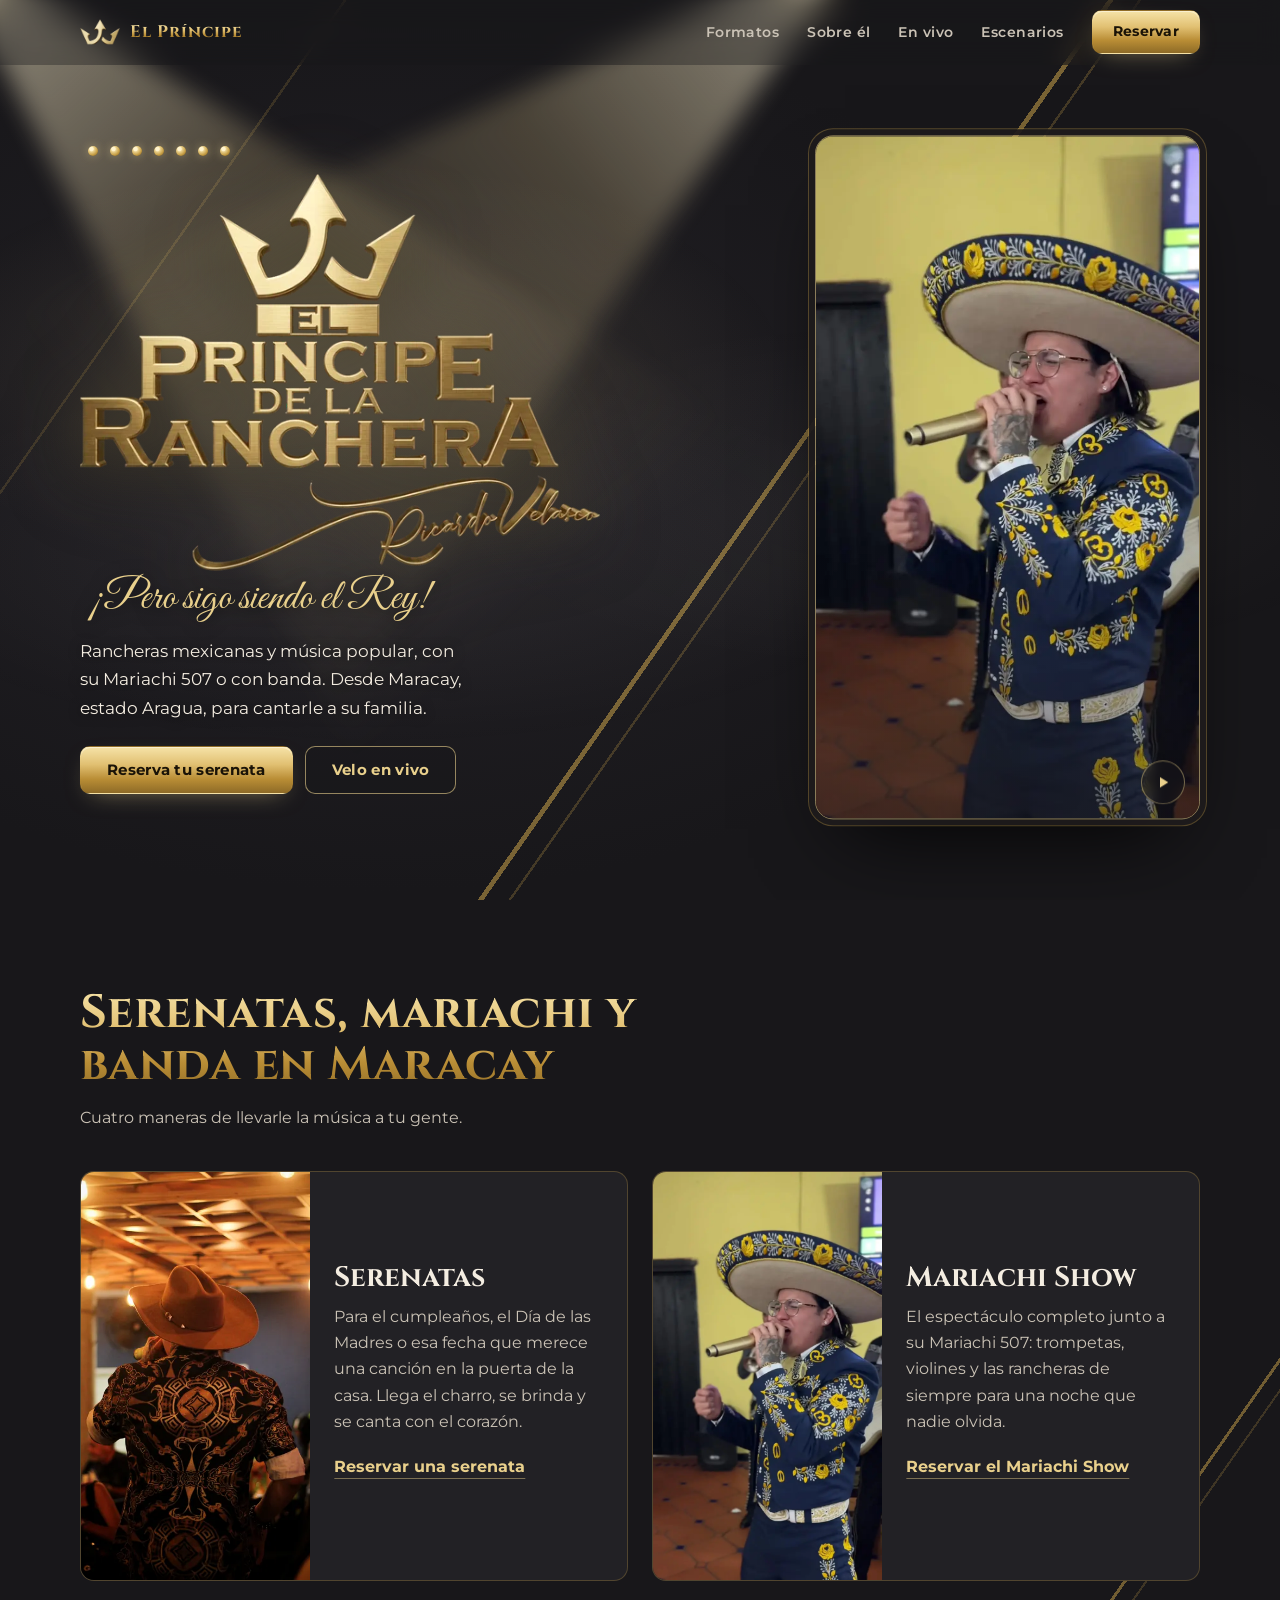
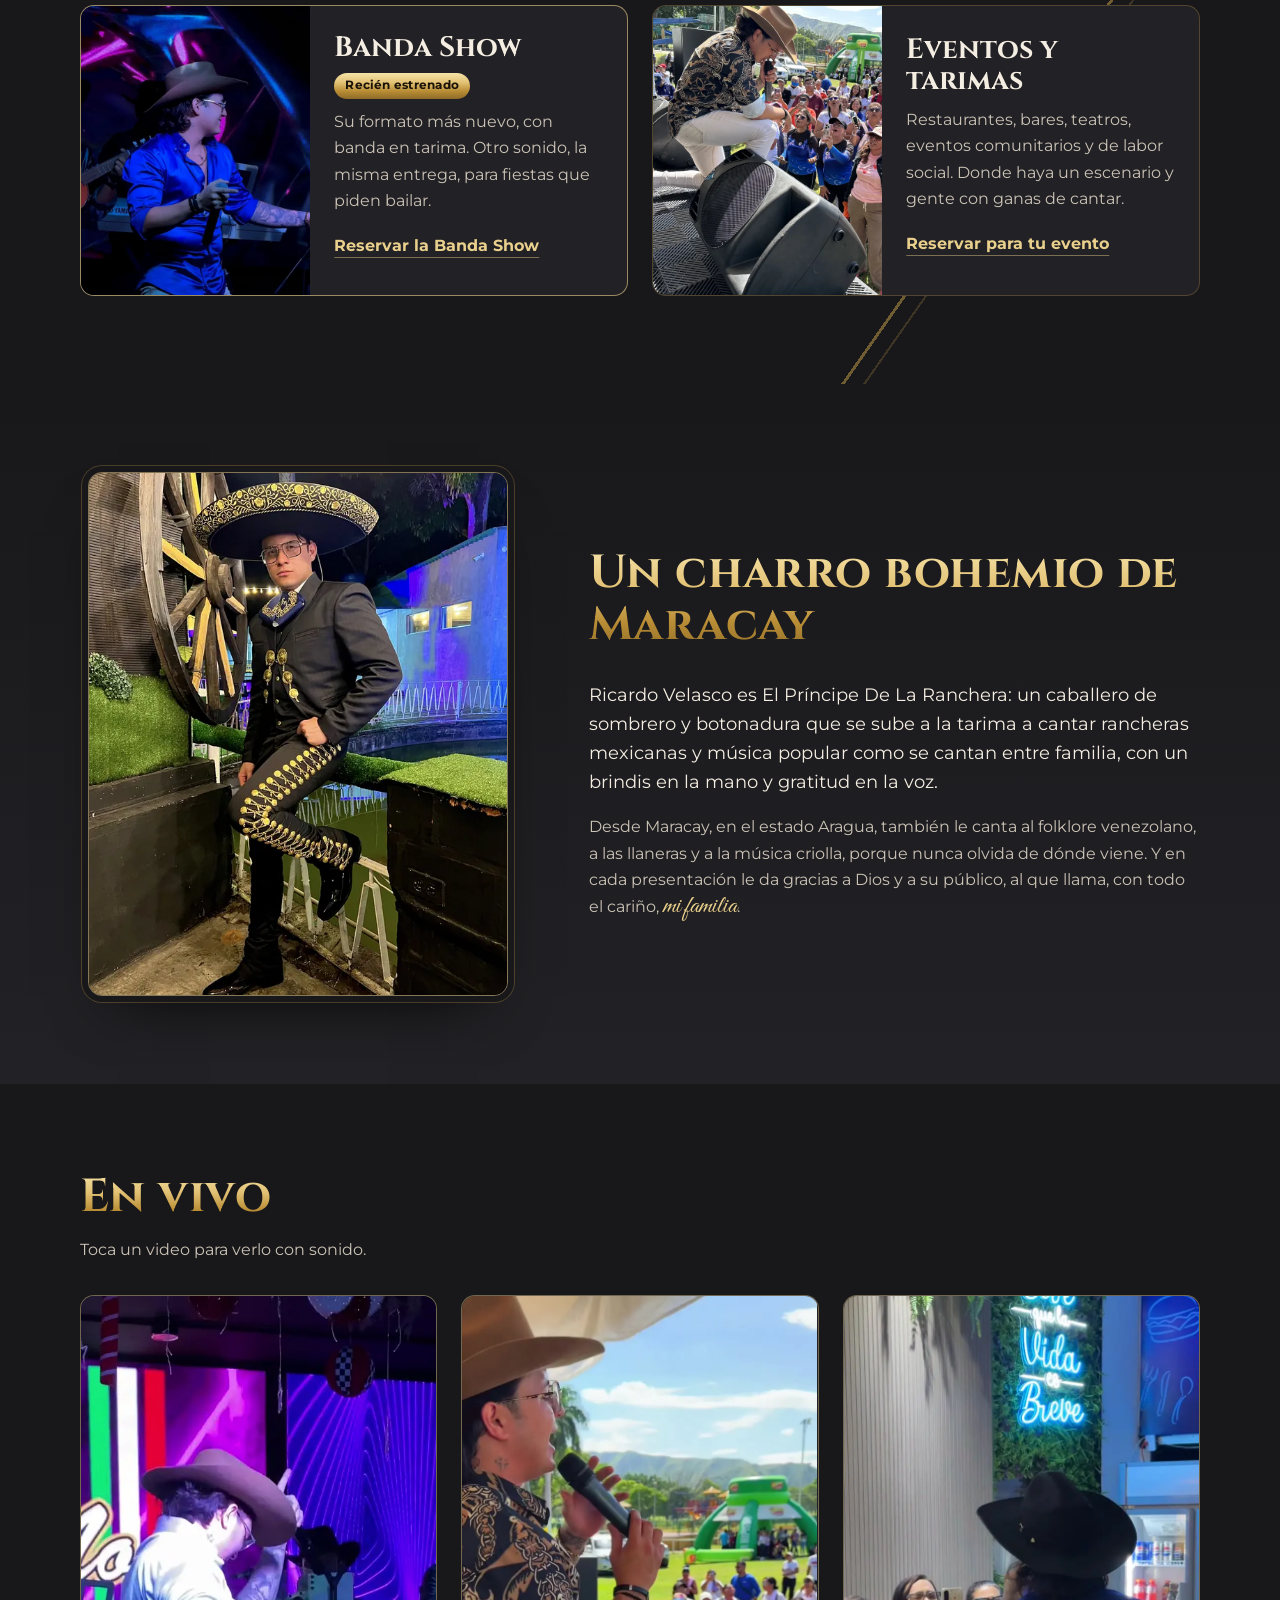
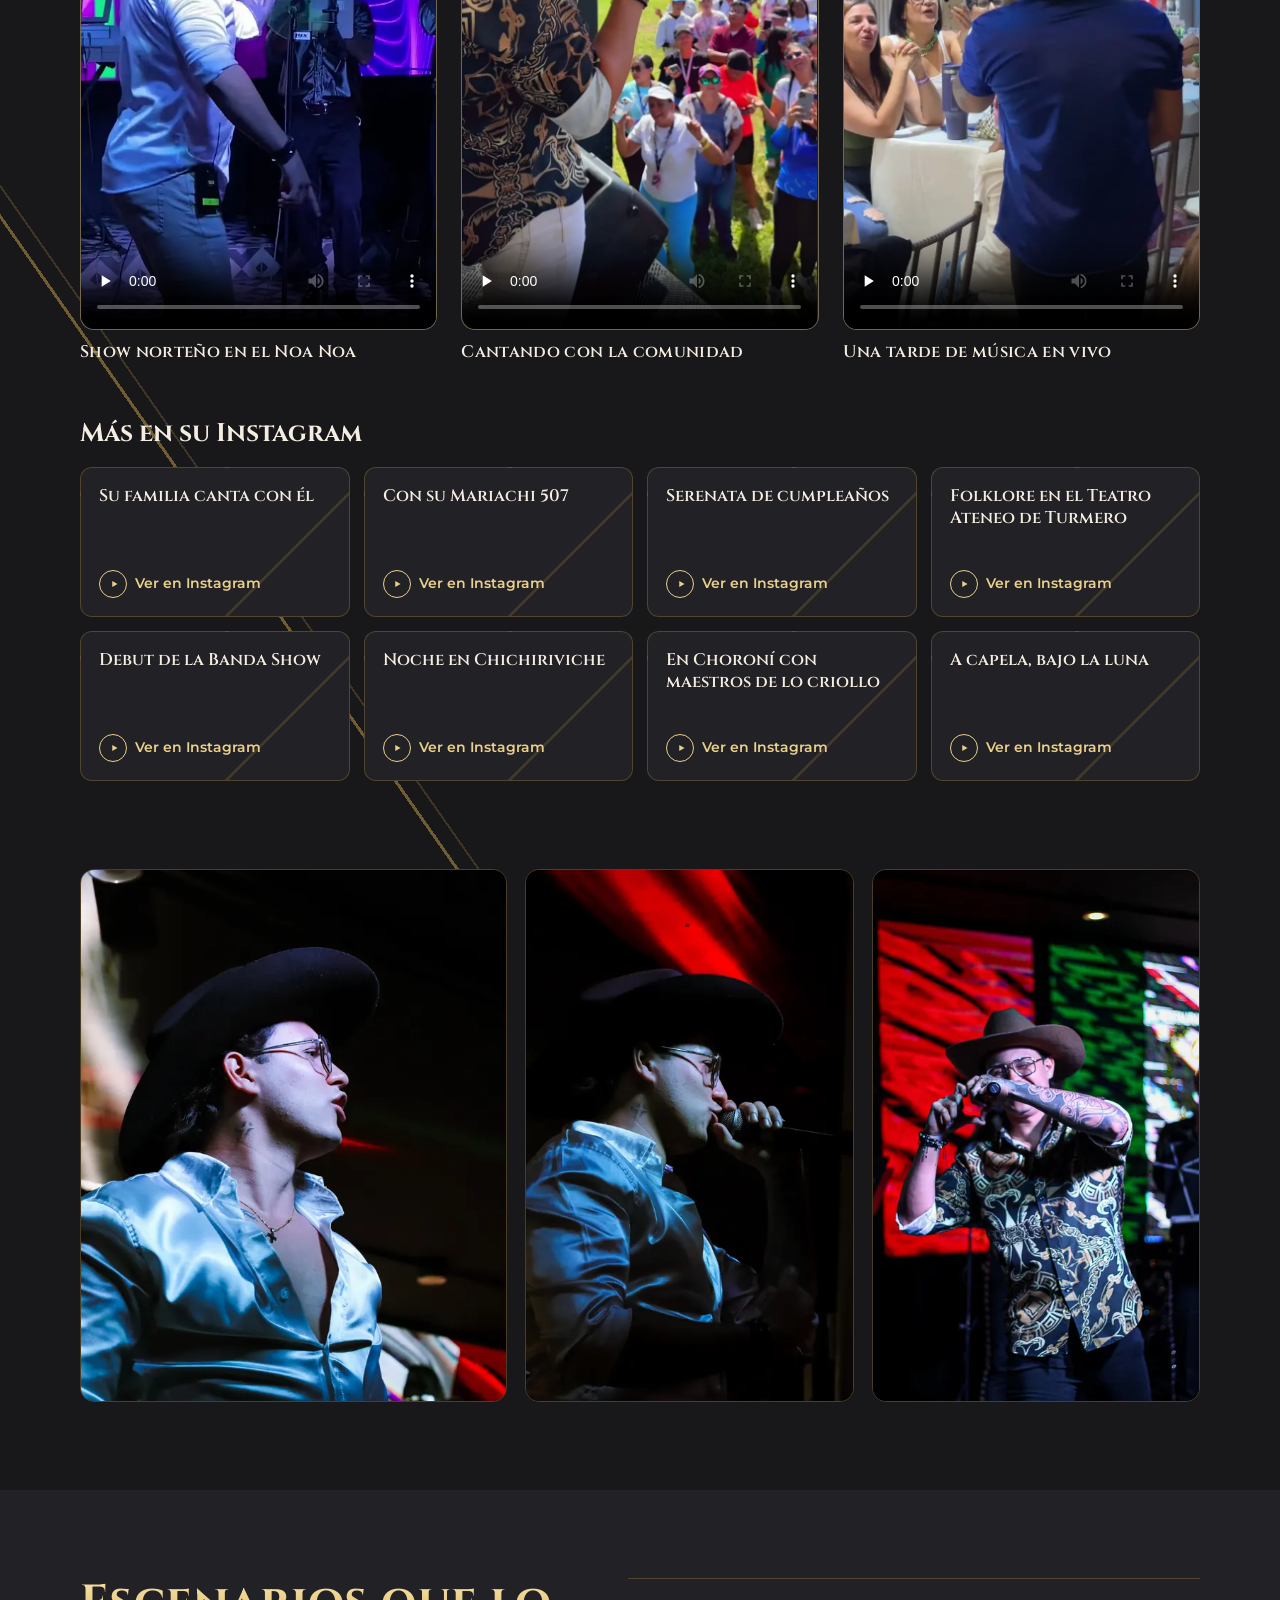
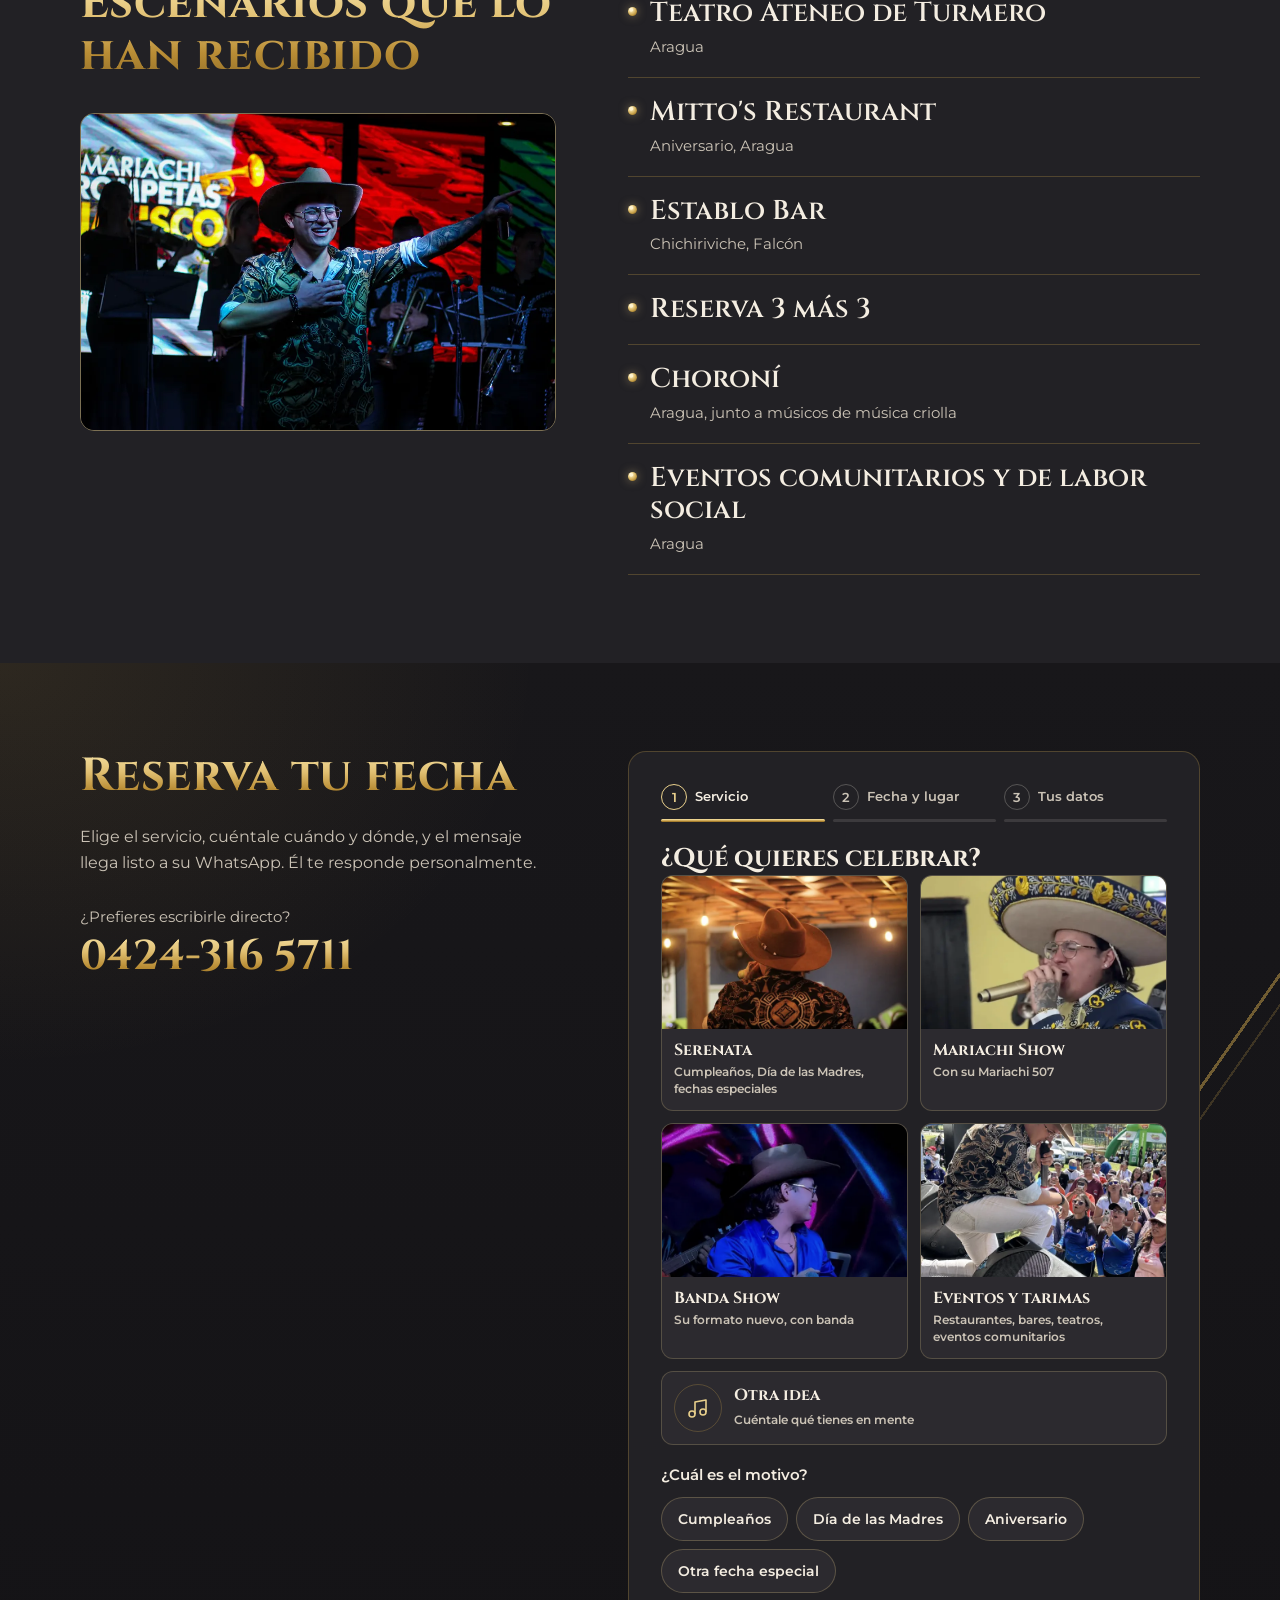
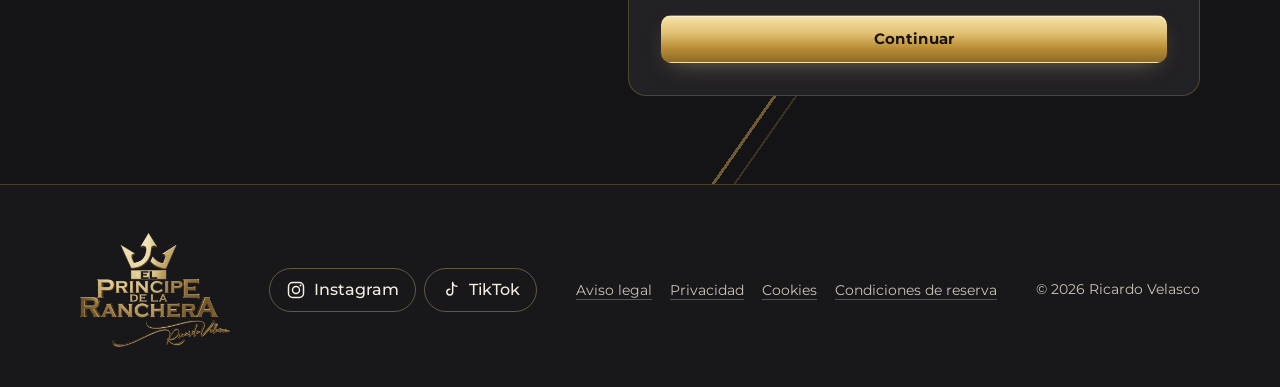
==== index.html @ 087373a7 "Usar el dominio elprincipedelaranchera.com en canonical, Open Graph, datos estructurados y sitemap C" ====
<!doctype html>
<html lang="es-VE">
<head>
  <meta charset="utf-8">
  <meta name="viewport" content="width=device-width, initial-scale=1">
  <title>Mariachi y serenatas en Maracay | El Príncipe De La Ranchera</title>
  <meta name="description" content="Ricardo Velasco, El Príncipe De La Ranchera, y su Mariachi 507: serenatas, Mariachi Show y Banda Show en Maracay, Aragua. Rancheras y música popular. Reserva por WhatsApp.">
  <meta name="robots" content="index, follow, max-image-preview:large">
  <meta name="theme-color" content="#18171A">
  <link rel="canonical" href="https://elprincipedelaranchera.com/">

  <!-- Vista previa al compartir (WhatsApp, Telegram, Facebook, X, iMessage…) -->
  <meta property="og:type" content="website">
  <meta property="og:site_name" content="El Príncipe De La Ranchera">
  <meta property="og:url" content="https://elprincipedelaranchera.com/">
  <meta property="og:locale" content="es_VE">
  <meta property="og:title" content="El Príncipe De La Ranchera · Mariachi y serenatas en Maracay">
  <meta property="og:description" content="Ricardo Velasco y su Mariachi 507. Serenatas, Mariachi Show y Banda Show. Reserva tu fecha por WhatsApp.">
  <meta property="og:image" content="https://elprincipedelaranchera.com/og-image.jpg">
  <meta property="og:image:secure_url" content="https://elprincipedelaranchera.com/og-image.jpg">
  <meta property="og:image:type" content="image/jpeg">
  <meta property="og:image:width" content="1200">
  <meta property="og:image:height" content="630">
  <meta property="og:image:alt" content="El Príncipe De La Ranchera, Ricardo Velasco y su Mariachi 507">
  <meta name="twitter:card" content="summary_large_image">
  <meta name="twitter:title" content="El Príncipe De La Ranchera · Mariachi y serenatas en Maracay">
  <meta name="twitter:description" content="Ricardo Velasco y su Mariachi 507. Serenatas, Mariachi Show y Banda Show. Reserva tu fecha por WhatsApp.">
  <meta name="twitter:image" content="https://elprincipedelaranchera.com/og-image.jpg">

  <!-- Datos para Google: quién es, qué ofrece y dónde -->
  <script type="application/ld+json">
{
  "@context": "https://schema.org",
  "@graph": [
    {
      "@type": "WebSite",
      "@id": "https://elprincipedelaranchera.com/#web",
      "url": "https://elprincipedelaranchera.com/",
      "name": "El Príncipe De La Ranchera",
      "inLanguage": "es-VE"
    },
    {
      "@type": [
        "MusicGroup",
        "EntertainmentBusiness"
      ],
      "@id": "https://elprincipedelaranchera.com/#artista",
      "name": "El Príncipe De La Ranchera",
      "alternateName": [
        "Ricardo Velasco y su Mariachi 507",
        "Ricardo Velasco"
      ],
      "description": "Cantante de música ranchera y popular con base en Maracay, estado Aragua. Serenatas, Mariachi Show con su Mariachi 507, Banda Show y presentaciones en eventos y tarimas.",
      "url": "https://elprincipedelaranchera.com/",
      "logo": "https://elprincipedelaranchera.com/assets/img/logo-1000.webp",
      "image": [
        "https://elprincipedelaranchera.com/og-image.jpg",
        "https://elprincipedelaranchera.com/assets/img/retrato-charro-1000.webp"
      ],
      "telephone": "+58-424-316-5711",
      "genre": [
        "Ranchera",
        "Mariachi",
        "Música popular",
        "Música llanera",
        "Música criolla venezolana"
      ],
      "member": {
        "@type": "Person",
        "name": "Ricardo Velasco"
      },
      "address": {
        "@type": "PostalAddress",
        "addressLocality": "Maracay",
        "addressRegion": "Aragua",
        "addressCountry": "VE"
      },
      "areaServed": [
        {
          "@type": "City",
          "name": "Maracay"
        },
        {
          "@type": "State",
          "name": "Aragua"
        },
        {
          "@type": "Country",
          "name": "Venezuela"
        }
      ],
      "sameAs": [
        "https://www.instagram.com/elprincipedelaranchera_/",
        "https://www.tiktok.com/@elprincipedelaranchera_"
      ],
      "hasOfferCatalog": {
        "@type": "OfferCatalog",
        "name": "Formatos de presentación",
        "itemListElement": [
          {
            "@type": "Offer",
            "itemOffered": {
              "@type": "Service",
              "name": "Serenatas",
              "description": "Serenatas para cumpleaños, Día de las Madres y fechas especiales."
            }
          },
          {
            "@type": "Offer",
            "itemOffered": {
              "@type": "Service",
              "name": "Mariachi Show",
              "description": "Espectáculo de rancheras con el Mariachi 507."
            }
          },
          {
            "@type": "Offer",
            "itemOffered": {
              "@type": "Service",
              "name": "Banda Show",
              "description": "Presentación con banda en tarima."
            }
          },
          {
            "@type": "Offer",
            "itemOffered": {
              "@type": "Service",
              "name": "Eventos y tarimas",
              "description": "Restaurantes, bares, teatros, eventos comunitarios y de labor social."
            }
          }
        ]
      }
    }
  ]
}
  </script>

  <link rel="icon" type="image/png" sizes="96x96" href="assets/img/corona-96.png">
  <link rel="apple-touch-icon" href="assets/img/corona-192.png">

  <link rel="preload" href="assets/fonts/cinzel-latin.woff2" as="font" type="font/woff2" crossorigin>
  <link rel="preload" href="assets/fonts/montserrat-latin.woff2" as="font" type="font/woff2" crossorigin>
  <link rel="stylesheet" href="assets/fonts/fonts.css">
  <link rel="preload" as="image" href="assets/img/logo-560.webp" imagesrcset="assets/img/logo-560.webp 560w, assets/img/logo-1000.webp 1000w" imagesizes="(min-width: 960px) 520px, 76vw">
  <link rel="stylesheet" href="styles.css">
  <script>
    // Marca que hay JS antes de pintar, para que la tarima arranque a oscuras.
    // Si script.js no carga, se encienden las luces a los 3 s igual.
    document.documentElement.classList.add("js");
    setTimeout(function () { var h = document.querySelector(".hero"); if (h) h.classList.add("lights-on"); }, 3000);
  </script>
</head>
<body>
  <a class="skip" href="#contenido">Saltar al contenido</a>

  <header class="site-header" id="top">
    <div class="wrap header-inner">
      <a class="brand" href="#top" aria-label="El Príncipe De La Ranchera, ir al inicio">
        <img class="brand-mark" src="assets/img/corona-96.png" alt="" width="40" height="40">
        <span class="brand-name">El Príncipe</span>
      </a>
      <button class="nav-toggle" aria-expanded="false" aria-controls="menu">
        <span class="sr-only">Abrir menú</span>
        <span class="bars" aria-hidden="true"></span>
      </button>
      <nav class="nav" id="menu" aria-label="Secciones">
        <a href="#formatos">Formatos</a>
        <a href="#sobre">Sobre él</a>
        <a href="#en-vivo">En vivo</a>
        <a href="#escenarios">Escenarios</a>
        <a class="btn btn-gold btn-sm" href="#reserva">Reservar</a>
      </nav>
    </div>
  </header>

  <main id="contenido">
    <!-- HERO: video del Mariachi 507 de fondo, reflectores sobre el logo -->
    <section class="hero" aria-labelledby="hero-title">
      <div class="hero-media">
        <video class="hero-video" muted loop playsinline preload="metadata"
               poster="assets/video/hero-mariachi-poster.webp" aria-hidden="true">
          <source src="assets/video/hero-mariachi.mp4" type="video/mp4">
        </video>
        <button class="video-toggle" type="button" aria-pressed="false">
          <svg class="i-pause" viewBox="0 0 24 24" aria-hidden="true"><path d="M8 5v14M16 5v14" stroke="currentColor" stroke-width="2.4" stroke-linecap="round"/></svg>
          <svg class="i-play" viewBox="0 0 24 24" aria-hidden="true"><path d="M8 5l11 7-11 7z" fill="currentColor"/></svg>
          <span class="sr-only">Pausar el video de fondo</span>
        </button>
      </div>

      <div class="stage-lights" aria-hidden="true">
        <span class="haze"></span>
        <span class="light-pool"></span>
        <span class="beam beam-l"></span>
        <span class="beam beam-r"></span>
      </div>

      <div class="wrap hero-inner">
        <div class="hero-copy">
          <ol class="botonadura" aria-hidden="true">
            <li></li><li></li><li></li><li></li><li></li><li></li><li></li>
          </ol>
          <h1 id="hero-title" class="hero-title">
            <img class="hero-logo" src="assets/img/logo-560.webp"
                 srcset="assets/img/logo-560.webp 560w, assets/img/logo-1000.webp 1000w"
                 sizes="(min-width: 960px) 520px, 76vw" width="1000" height="765"
                 alt="El Príncipe De La Ranchera, Ricardo Velasco">
          </h1>
          <p class="hero-tagline">¡Pero sigo siendo el Rey!</p>
          <p class="hero-lead">Rancheras mexicanas y música popular, con su Mariachi 507 o con banda. Desde Maracay, estado Aragua, para cantarle a su familia.</p>
          <div class="hero-ctas">
            <a class="btn btn-gold" href="https://wa.me/584243165711?text=Hola%20Ricardo%2C%20quiero%20reservar%20una%20serenata." target="_blank" rel="noopener">Reserva tu serenata</a>
            <a class="btn btn-ghost" href="#en-vivo">Velo en vivo</a>
          </div>
        </div>
      </div>
    </section>

    <!-- FORMATOS -->
    <section class="formatos" id="formatos" aria-labelledby="formatos-title">
      <div class="wrap">
        <h2 id="formatos-title" class="section-title">Serenatas, mariachi y banda en Maracay</h2>
        <p class="section-sub section-sub-after">Cuatro maneras de llevarle la música a tu gente.</p>
        <ul class="formato-list">
          <li class="formato">
            <img class="formato-img" src="assets/img/serenata-calida-600.webp" srcset="assets/img/serenata-calida-600.webp 600w, assets/img/serenata-calida-1000.webp 1000w" sizes="(min-width: 860px) 540px, 100vw" width="600" height="750" loading="lazy" alt="Ricardo de espaldas, con sombrero, cantando bajo luces cálidas">
            <div class="formato-body">
              <h3>Serenatas</h3>
              <p>Para el cumpleaños, el Día de las Madres o esa fecha que merece una canción en la puerta de la casa. Llega el charro, se brinda y se canta con el corazón.</p>
              <a class="formato-link" href="#reserva" data-tipo="Serenata">Reservar una serenata</a>
            </div>
          </li>
          <li class="formato">
            <img class="formato-img" src="assets/video/hero-mariachi-poster.webp" width="720" height="1280" loading="lazy" alt="Ricardo Velasco con traje de charro azul y dorado, cantando con su Mariachi 507 en Maracay">
            <div class="formato-body">
              <h3>Mariachi Show</h3>
              <p>El espectáculo completo junto a su Mariachi 507: trompetas, violines y las rancheras de siempre para una noche que nadie olvida.</p>
              <a class="formato-link" href="#reserva" data-tipo="Mariachi Show">Reservar el Mariachi Show</a>
            </div>
          </li>
          <li class="formato formato-new">
            <img class="formato-img" src="assets/img/escenario-azul-600.webp" srcset="assets/img/escenario-azul-600.webp 600w, assets/img/escenario-azul-900.webp 900w" sizes="(min-width: 860px) 540px, 100vw" width="600" height="750" loading="lazy" alt="Ricardo en tarima con camisa azul y su banda detrás">
            <div class="formato-body">
              <h3>Banda Show <span class="badge">Recién estrenado</span></h3>
              <p>Su formato más nuevo, con banda en tarima. Otro sonido, la misma entrega, para fiestas que piden bailar.</p>
              <a class="formato-link" href="#reserva" data-tipo="Banda Show">Reservar la Banda Show</a>
            </div>
          </li>
          <li class="formato">
            <img class="formato-img" src="assets/img/evento-comunitario-600.webp" srcset="assets/img/evento-comunitario-600.webp 600w, assets/img/evento-comunitario-1000.webp 1000w" sizes="(min-width: 860px) 540px, 100vw" width="600" height="750" loading="lazy" alt="Ricardo cantando en una tarima al aire libre frente a un público numeroso">
            <div class="formato-body">
              <h3>Eventos y tarimas</h3>
              <p>Restaurantes, bares, teatros, eventos comunitarios y de labor social. Donde haya un escenario y gente con ganas de cantar.</p>
              <a class="formato-link" href="#reserva" data-tipo="Evento o tarima">Reservar para tu evento</a>
            </div>
          </li>
        </ul>
      </div>
    </section>

    <!-- SOBRE ÉL -->
    <section class="sobre" id="sobre" aria-labelledby="sobre-title">
      <div class="wrap sobre-grid">
        <figure class="sobre-photo">
          <img src="assets/img/retrato-charro-600.webp" srcset="assets/img/retrato-charro-600.webp 600w, assets/img/retrato-charro-1000.webp 1000w" sizes="(min-width: 860px) 420px, 90vw" width="600" height="750" loading="lazy" alt="Ricardo Velasco en traje de charro negro con botonadura dorada y sombrero">
        </figure>
        <div class="sobre-text">
          <h2 id="sobre-title" class="section-title">Un charro bohemio de Maracay</h2>
          <p>Ricardo Velasco es El Príncipe De La Ranchera: un caballero de sombrero y botonadura que se sube a la tarima a cantar rancheras mexicanas y música popular como se cantan entre familia, con un brindis en la mano y gratitud en la voz.</p>
          <p>Desde Maracay, en el estado Aragua, también le canta al folklore venezolano, a las llaneras y a la música criolla, porque nunca olvida de dónde viene. Y en cada presentación le da gracias a Dios y a su público, al que llama, con todo el cariño, <q>mi familia</q>.</p>
        </div>
      </div>
    </section>

    <!-- EN VIVO: videos propios + reels de Instagram -->
    <section class="envivo" id="en-vivo" aria-labelledby="envivo-title">
      <div class="wrap">
        <div class="section-head">
          <h2 id="envivo-title" class="section-title">En vivo</h2>
          <p class="section-sub">Toca un video para verlo con sonido.</p>
        </div>
        <ul class="clips">
          <li>
            <figure class="clip">
              <video src="assets/video/show-norteno.mp4" poster="assets/video/show-norteno-poster.webp" preload="none" playsinline controls width="720" height="1280"></video>
              <figcaption>Show norteño en el Noa Noa</figcaption>
            </figure>
          </li>
          <li>
            <figure class="clip">
              <video src="assets/video/evento-comunitario.mp4" poster="assets/video/evento-comunitario-poster.webp" preload="none" playsinline controls width="720" height="1280"></video>
              <figcaption>Cantando con la comunidad</figcaption>
            </figure>
          </li>
          <li>
            <figure class="clip">
              <video src="assets/video/restaurante-en-vivo.mp4" poster="assets/video/restaurante-en-vivo-poster.webp" preload="none" playsinline controls width="720" height="1280"></video>
              <figcaption>Una tarde de música en vivo</figcaption>
            </figure>
          </li>
        </ul>

        <div class="reels-head">
          <h3 class="reels-title">Más en su Instagram</h3>
          <div class="reels-nav">
            <button class="reels-btn" type="button" data-dir="-1" aria-label="Reel anterior" aria-controls="reels"><svg viewBox="0 0 24 24" aria-hidden="true"><path d="M15 6l-6 6 6 6" fill="none" stroke="currentColor" stroke-width="2" stroke-linecap="round"/></svg></button>
            <p class="reels-count" aria-live="polite"><span id="reel-now">1</span> de <span id="reel-total">8</span></p>
            <button class="reels-btn" type="button" data-dir="1" aria-label="Reel siguiente" aria-controls="reels"><svg viewBox="0 0 24 24" aria-hidden="true"><path d="M9 6l6 6-6 6" fill="none" stroke="currentColor" stroke-width="2" stroke-linecap="round"/></svg></button>
          </div>
        </div>
        <ul class="reels" id="reels">
          <li><a class="reel" href="https://www.instagram.com/elprincipedelaranchera_/reel/DeSty9dR6is/" target="_blank" rel="noopener"><span class="reel-title">Su familia canta con él</span><span class="reel-cta">Ver en Instagram</span></a></li>
          <li><a class="reel" href="https://www.instagram.com/elprincipedelaranchera_/reel/DeN7bMXRLkm/" target="_blank" rel="noopener"><span class="reel-title">Con su Mariachi 507</span><span class="reel-cta">Ver en Instagram</span></a></li>
          <li><a class="reel" href="https://www.instagram.com/elprincipedelaranchera_/reel/DdZfbXgBiT1/" target="_blank" rel="noopener"><span class="reel-title">Serenata de cumpleaños</span><span class="reel-cta">Ver en Instagram</span></a></li>
          <li><a class="reel" href="https://www.instagram.com/elprincipedelaranchera_/reel/Dd2QYn9RTQc/" target="_blank" rel="noopener"><span class="reel-title">Folklore en el Teatro Ateneo de Turmero</span><span class="reel-cta">Ver en Instagram</span></a></li>
          <li><a class="reel" href="https://www.instagram.com/elprincipedelaranchera_/reel/DUMPn7eEpHI/" target="_blank" rel="noopener"><span class="reel-title">Debut de la Banda Show</span><span class="reel-cta">Ver en Instagram</span></a></li>
          <li><a class="reel" href="https://www.instagram.com/elprincipedelaranchera_/reel/DdQNJisRlyj/" target="_blank" rel="noopener"><span class="reel-title">Noche en Chichiriviche</span><span class="reel-cta">Ver en Instagram</span></a></li>
          <li><a class="reel" href="https://www.instagram.com/elprincipedelaranchera_/reel/DcP-PsKB745/" target="_blank" rel="noopener"><span class="reel-title">En Choroní con maestros de lo criollo</span><span class="reel-cta">Ver en Instagram</span></a></li>
          <li><a class="reel" href="https://www.instagram.com/elprincipedelaranchera_/reel/DdmQfetx5vu/" target="_blank" rel="noopener"><span class="reel-title">A capela, bajo la luna</span><span class="reel-cta">Ver en Instagram</span></a></li>
        </ul>
      </div>
    </section>

    <!-- GALERÍA -->
    <section class="galeria" aria-label="Galería de fotos en tarima">
      <div class="wrap">
        <ul class="galeria-grid">
          <li class="g-tall"><img src="assets/img/escenario-perfil-600.webp" srcset="assets/img/escenario-perfil-600.webp 600w, assets/img/escenario-perfil-1000.webp 1000w" sizes="(min-width: 860px) 40vw, 100vw" width="600" height="750" loading="lazy" alt="Ricardo de perfil con sombrero negro y camisa satinada, bajo luces rojas"></li>
          <li><img src="assets/img/escenario-rojo-600.webp" srcset="assets/img/escenario-rojo-600.webp 600w, assets/img/escenario-rojo-1000.webp 1000w" sizes="(min-width: 860px) 30vw, 50vw" width="600" height="750" loading="lazy" alt="Ricardo cantando con el micrófono en tarima"></li>
          <li><img src="assets/img/escenario-tricolor-600.webp" srcset="assets/img/escenario-tricolor-600.webp 600w, assets/img/escenario-tricolor-1000.webp 1000w" sizes="(min-width: 860px) 30vw, 50vw" width="600" height="750" loading="lazy" alt="Ricardo en tarima frente a una pantalla con los colores de México"></li>
        </ul>
      </div>
    </section>

    <!-- ESCENARIOS -->
    <section class="escenarios" id="escenarios" aria-labelledby="escenarios-title">
      <div class="wrap escenarios-grid">
        <div>
          <h2 id="escenarios-title" class="section-title">Escenarios que lo han recibido</h2>
          <figure class="stage-photo">
            <img src="assets/img/tarima-mariachi-900.webp" srcset="assets/img/tarima-mariachi-900.webp 900w, assets/img/tarima-mariachi-1600.webp 1600w" sizes="(min-width: 860px) 480px, 100vw" width="900" height="600" loading="lazy" alt="El Príncipe De La Ranchera en tarima junto a los músicos del mariachi">
          </figure>
        </div>
        <ul class="cartel">
          <li><span class="venue">Teatro Ateneo de Turmero</span><span class="place">Aragua</span></li>
          <li><span class="venue">Mitto's Restaurant</span><span class="place">Aniversario, Aragua</span></li>
          <li><span class="venue">Establo Bar</span><span class="place">Chichiriviche, Falcón</span></li>
          <li><span class="venue">Reserva 3 más 3</span></li>
          <li><span class="venue">Choroní</span><span class="place">Aragua, junto a músicos de música criolla</span></li>
          <li><span class="venue">Eventos comunitarios y de labor social</span><span class="place">Aragua</span></li>
        </ul>
      </div>
    </section>

    <!-- RESERVA: flujo en 3 pasos que arma el mensaje y abre WhatsApp.
         Enlaces directos para Instagram: #reserva, o ?servicio=serenata|mariachi|banda|evento#reserva -->
    <section class="reserva" id="reserva" aria-labelledby="reserva-title">
      <div class="wrap reserva-grid">
        <div class="reserva-intro">
          <h2 id="reserva-title" class="section-title">Reserva tu fecha</h2>
          <p>Elige el servicio, cuéntale cuándo y dónde, y el mensaje llega listo a su WhatsApp. Él te responde personalmente.</p>
          <p class="phone">
            <span>¿Prefieres escribirle directo?</span>
            <a href="https://wa.me/584243165711" target="_blank" rel="noopener">0424-316 5711</a>
          </p>
        </div>

        <form class="booking" id="reserva-form" novalidate>
          <ol class="steps" aria-label="Pasos de la reserva">
            <li class="step-dot is-current" data-step="1"><span class="step-num">1</span><span class="step-name">Servicio</span></li>
            <li class="step-dot" data-step="2"><span class="step-num">2</span><span class="step-name">Fecha y lugar</span></li>
            <li class="step-dot" data-step="3"><span class="step-num">3</span><span class="step-name">Tus datos</span></li>
          </ol>
          <p class="sr-only" id="step-status" aria-live="polite">Paso 1 de 3: Servicio</p>

          <!-- Paso 1: servicio -->
          <fieldset class="step" data-step="1">
            <legend class="step-title" tabindex="-1">¿Qué quieres celebrar?</legend>
            <div class="service-grid">
              <label class="service">
                <input type="radio" name="tipo" value="Serenata">
                <img src="assets/img/serenata-calida-600.webp" alt="" width="600" height="750" loading="lazy">
                <span class="service-name">Serenata</span>
                <span class="service-note">Cumpleaños, Día de las Madres, fechas especiales</span>
              </label>
              <label class="service">
                <input type="radio" name="tipo" value="Mariachi Show">
                <img src="assets/video/hero-mariachi-poster.webp" alt="" width="720" height="1280" loading="lazy">
                <span class="service-name">Mariachi Show</span>
                <span class="service-note">Con su Mariachi 507</span>
              </label>
              <label class="service">
                <input type="radio" name="tipo" value="Banda Show">
                <img src="assets/img/escenario-azul-600.webp" alt="" width="600" height="750" loading="lazy">
                <span class="service-name">Banda Show</span>
                <span class="service-note">Su formato nuevo, con banda</span>
              </label>
              <label class="service">
                <input type="radio" name="tipo" value="Evento o tarima">
                <img src="assets/img/evento-comunitario-600.webp" alt="" width="600" height="750" loading="lazy">
                <span class="service-name">Eventos y tarimas</span>
                <span class="service-note">Restaurantes, bares, teatros, eventos comunitarios</span>
              </label>
              <label class="service service-other">
                <input type="radio" name="tipo" value="Otro">
                <span class="service-icon" aria-hidden="true">
                  <svg viewBox="0 0 24 24"><path d="M9 18V6l11-2v12" fill="none" stroke="currentColor" stroke-width="1.6" stroke-linejoin="round"/><circle cx="6" cy="18" r="3" fill="none" stroke="currentColor" stroke-width="1.6"/><circle cx="17" cy="16" r="3" fill="none" stroke="currentColor" stroke-width="1.6"/></svg>
                </span>
                <span class="service-name">Otra idea</span>
                <span class="service-note">Cuéntale qué tienes en mente</span>
              </label>
            </div>
            <p class="error" id="e-tipo" aria-live="polite"></p>

            <div class="motivo" id="motivo" hidden>
              <p class="mini-label" id="motivo-label">¿Cuál es el motivo?</p>
              <div class="chips" role="radiogroup" aria-labelledby="motivo-label">
                <label class="chip"><input type="radio" name="motivo" value="Cumpleaños"><span>Cumpleaños</span></label>
                <label class="chip"><input type="radio" name="motivo" value="Día de las Madres"><span>Día de las Madres</span></label>
                <label class="chip"><input type="radio" name="motivo" value="Aniversario"><span>Aniversario</span></label>
                <label class="chip"><input type="radio" name="motivo" value="Otra fecha especial"><span>Otra fecha especial</span></label>
              </div>
            </div>

            <div class="step-actions">
              <button class="btn btn-gold" type="button" data-next>Continuar</button>
            </div>
          </fieldset>

          <!-- Paso 2: fecha, hora y lugar -->
          <fieldset class="step" data-step="2">
            <legend class="step-title" tabindex="-1">¿Cuándo y dónde?</legend>

            <div class="field">
              <label class="mini-label" for="f-fecha">Fecha</label>
              <div class="chips chips-quick" aria-label="Fechas rápidas">
                <button class="chip-btn" type="button" data-quick="0">Hoy</button>
                <button class="chip-btn" type="button" data-quick="1">Mañana</button>
                <button class="chip-btn" type="button" data-quick="sab">Este sábado</button>
              </div>
              <div class="input-icon">
                <svg viewBox="0 0 24 24" aria-hidden="true"><rect x="3.5" y="5" width="17" height="15.5" rx="2.5" fill="none" stroke="currentColor" stroke-width="1.6"/><path d="M3.5 10h17M8 3v4M16 3v4" stroke="currentColor" stroke-width="1.6" stroke-linecap="round"/></svg>
                <input id="f-fecha" name="fecha" type="date" aria-describedby="fecha-texto">
              </div>
              <p class="date-pretty" id="fecha-texto" aria-live="polite"></p>
            </div>

            <div class="field">
              <p class="mini-label" id="hora-label">Hora aproximada</p>
              <div class="chips" role="radiogroup" aria-labelledby="hora-label">
                <label class="chip"><input type="radio" name="hora" value="En la mañana"><span>Mañana</span></label>
                <label class="chip"><input type="radio" name="hora" value="En la tarde"><span>Tarde</span></label>
                <label class="chip"><input type="radio" name="hora" value="En la noche"><span>Noche</span></label>
                <label class="chip"><input type="radio" name="hora" value="A medianoche"><span>A medianoche</span></label>
              </div>
            </div>

            <div class="field">
              <label class="mini-label" for="f-ciudad">Ciudad</label>
              <div class="input-icon">
                <svg viewBox="0 0 24 24" aria-hidden="true"><path d="M12 21s-6.5-5.6-6.5-11a6.5 6.5 0 0 1 13 0c0 5.4-6.5 11-6.5 11z" fill="none" stroke="currentColor" stroke-width="1.6" stroke-linejoin="round"/><circle cx="12" cy="10" r="2.4" fill="none" stroke="currentColor" stroke-width="1.6"/></svg>
                <input id="f-ciudad" name="ciudad" type="text" autocomplete="address-level2" list="ciudades" placeholder="Ej.: Maracay">
              </div>
              <datalist id="ciudades">
                <option value="Maracay"><option value="Turmero"><option value="Cagua"><option value="La Victoria">
                <option value="Villa de Cura"><option value="Valencia"><option value="Caracas">
              </datalist>
            </div>

            <div class="step-actions">
              <button class="btn btn-ghost" type="button" data-back>Atrás</button>
              <button class="btn btn-gold" type="button" data-next>Continuar</button>
            </div>
          </fieldset>

          <!-- Paso 3: datos y vista previa -->
          <fieldset class="step" data-step="3">
            <legend class="step-title" tabindex="-1">Tus datos</legend>
            <div class="field">
              <label class="mini-label" for="f-nombre">Tu nombre</label>
              <div class="input-icon">
                <svg viewBox="0 0 24 24" aria-hidden="true"><circle cx="12" cy="8.5" r="4" fill="none" stroke="currentColor" stroke-width="1.6"/><path d="M4.5 20.5c1.2-3.8 4.1-5.7 7.5-5.7s6.3 1.9 7.5 5.7" fill="none" stroke="currentColor" stroke-width="1.6" stroke-linecap="round"/></svg>
                <input id="f-nombre" name="nombre" type="text" autocomplete="name" required aria-describedby="e-nombre">
              </div>
              <p class="error" id="e-nombre" aria-live="polite"></p>
            </div>
            <div class="field">
              <label class="mini-label" for="f-mensaje">Mensaje <span class="opt">(opcional)</span></label>
              <textarea id="f-mensaje" name="mensaje" rows="3" placeholder="Para quién es, alguna canción especial, cuántas personas…"></textarea>
            </div>

            <div class="preview" aria-label="Vista previa del mensaje">
              <p class="preview-head">
                <img src="assets/img/corona-96.png" alt="" width="28" height="28">
                <span>Así le llegará tu mensaje</span>
              </p>
              <p class="bubble" id="wa-preview"></p>
            </div>

            <div class="step-actions">
              <button class="btn btn-ghost" type="button" data-back>Atrás</button>
              <button class="btn btn-gold btn-wa" type="submit">
                <svg viewBox="0 0 24 24" aria-hidden="true"><path d="M20 11.6a8 8 0 0 1-11.8 7L4 20l1.4-4A8 8 0 1 1 20 11.6z" fill="none" stroke="currentColor" stroke-width="1.8" stroke-linejoin="round"/><path d="M9 9.5c.3 2 2.4 4.3 5 5l1.2-1.3-1.8-1-.9.8c-.9-.4-1.7-1.2-2.1-2.1l.8-.9-1-1.8z" fill="currentColor"/></svg>
                Enviar por WhatsApp
              </button>
            </div>

            <p class="consent">Al enviar aceptas las <a href="condiciones">condiciones de reserva</a> y la <a href="privacidad">política de privacidad</a>. Tus datos solo viajan en el mensaje de WhatsApp; este sitio no los guarda.</p>

            <div class="form-status" id="form-status" role="status" hidden>
              <p class="form-status-title">¡Listo! Tu mensaje se abrió en WhatsApp.</p>
              <p>Solo falta tocar enviar allá. Si no se abrió, <a id="wa-fallback" href="https://wa.me/584243165711" target="_blank" rel="noopener">ábrelo desde aquí</a>.</p>
            </div>
          </fieldset>
        </form>
      </div>
    </section>
  </main>

  <footer class="site-footer">
    <div class="wrap footer-inner">
      <img class="footer-logo" src="assets/img/logo-560.webp" width="560" height="428" loading="lazy" alt="El Príncipe De La Ranchera">
      <ul class="social">
        <li>
          <a href="https://www.instagram.com/elprincipedelaranchera_/" target="_blank" rel="noopener">
            <svg viewBox="0 0 24 24" aria-hidden="true"><rect x="3" y="3" width="18" height="18" rx="5" fill="none" stroke="currentColor" stroke-width="1.8"/><circle cx="12" cy="12" r="4.2" fill="none" stroke="currentColor" stroke-width="1.8"/><circle cx="17.4" cy="6.6" r="1.2" fill="currentColor"/></svg>
            Instagram
          </a>
        </li>
        <li>
          <a href="https://www.tiktok.com/@elprincipedelaranchera_" target="_blank" rel="noopener">
            <svg viewBox="0 0 24 24" aria-hidden="true"><path d="M14 3v11.5a3.5 3.5 0 1 1-3.5-3.5M14 3c.4 2.6 2.2 4.4 5 4.6" fill="none" stroke="currentColor" stroke-width="1.8" stroke-linecap="round"/></svg>
            TikTok
          </a>
        </li>
      </ul>
      <nav aria-label="Información legal">
      <ul class="legal-links">
        <li><a href="aviso-legal">Aviso legal</a></li>
        <li><a href="privacidad">Privacidad</a></li>
        <li><a href="cookies">Cookies</a></li>
        <li><a href="condiciones">Condiciones de reserva</a></li>
      </ul>
      </nav>
      <p class="copy">© <span id="year">2026</span> Ricardo Velasco</p>
    </div>
  </footer>

  <a class="sticky-cta btn btn-gold" id="sticky-cta" href="#reserva" aria-hidden="true" tabindex="-1">Reservar tu fecha</a>

  <script src="script.js" defer></script>
</body>
</html>
---- assets/fonts/fonts.css ----
/* Fuentes alojadas en el sitio (SIL Open Font License): Cinzel, Great Vibes, Montserrat.
   Son fuentes variables: un archivo cubre todos los grosores. */
/* latin-ext */
@font-face {
  font-family: 'Cinzel';
  font-style: normal;
  font-weight: 500 800;
  font-display: swap;
  src: url(cinzel-latin-ext.woff2) format('woff2');
  unicode-range: U+0100-02BA, U+02BD-02C5, U+02C7-02CC, U+02CE-02D7, U+02DD-02FF, U+0304, U+0308, U+0329, U+1D00-1DBF, U+1E00-1E9F, U+1EF2-1EFF, U+2020, U+20A0-20AB, U+20AD-20C4, U+2113, U+2C60-2C7F, U+A720-A7FF;
}
/* latin */
@font-face {
  font-family: 'Cinzel';
  font-style: normal;
  font-weight: 500 800;
  font-display: swap;
  src: url(cinzel-latin.woff2) format('woff2');
  unicode-range: U+0000-00FF, U+0131, U+0152-0153, U+02BB-02BC, U+02C6, U+02DA, U+02DC, U+0304, U+0308, U+0329, U+2000-206F, U+20AC, U+2122, U+2191, U+2193, U+2212, U+2215, U+FEFF, U+FFFD;
}
/* latin-ext */
@font-face {
  font-family: 'Great Vibes';
  font-style: normal;
  font-weight: 400;
  font-display: swap;
  src: url(great-vibes-latin-ext.woff2) format('woff2');
  unicode-range: U+0100-02BA, U+02BD-02C5, U+02C7-02CC, U+02CE-02D7, U+02DD-02FF, U+0304, U+0308, U+0329, U+1D00-1DBF, U+1E00-1E9F, U+1EF2-1EFF, U+2020, U+20A0-20AB, U+20AD-20C4, U+2113, U+2C60-2C7F, U+A720-A7FF;
}
/* latin */
@font-face {
  font-family: 'Great Vibes';
  font-style: normal;
  font-weight: 400;
  font-display: swap;
  src: url(great-vibes-latin.woff2) format('woff2');
  unicode-range: U+0000-00FF, U+0131, U+0152-0153, U+02BB-02BC, U+02C6, U+02DA, U+02DC, U+0304, U+0308, U+0329, U+2000-206F, U+20AC, U+2122, U+2191, U+2193, U+2212, U+2215, U+FEFF, U+FFFD;
}
/* latin-ext */
@font-face {
  font-family: 'Montserrat';
  font-style: normal;
  font-weight: 400 700;
  font-display: swap;
  src: url(montserrat-latin-ext.woff2) format('woff2');
  unicode-range: U+0100-02BA, U+02BD-02C5, U+02C7-02CC, U+02CE-02D7, U+02DD-02FF, U+0304, U+0308, U+0329, U+1D00-1DBF, U+1E00-1E9F, U+1EF2-1EFF, U+2020, U+20A0-20AB, U+20AD-20C4, U+2113, U+2C60-2C7F, U+A720-A7FF;
}
/* latin */
@font-face {
  font-family: 'Montserrat';
  font-style: normal;
  font-weight: 400 700;
  font-display: swap;
  src: url(montserrat-latin.woff2) format('woff2');
  unicode-range: U+0000-00FF, U+0131, U+0152-0153, U+02BB-02BC, U+02C6, U+02DA, U+02DC, U+0304, U+0308, U+0329, U+2000-206F, U+20AC, U+2122, U+2191, U+2193, U+2212, U+2215, U+FEFF, U+FFFD;
}
---- styles.css ----
/* El Príncipe De La Ranchera
   Identidad tomada del logo y el afiche del cliente: piedra oscura, oro en relieve,
   franjas doradas en diagonal; azul charro como acento (su traje de mariachi). */
:root {
  --piedra: #18171A;        /* fondo: pizarra oscura del afiche */
  --piedra-2: #222125;      /* superficies */
  --piedra-3: #2C2A2F;
  --oro: #C9A24A;
  --oro-claro: #E9D08C;
  --oro-hondo: #8E6B27;
  --oro-grad: linear-gradient(180deg, #F6E3A8 0%, #E1C072 38%, #B98D35 70%, #8E6B27 100%);
  --azul: #1E3864;
  --marfil: #F4EDE1;
  --marfil-suave: #CBC3B6;  /* texto secundario: 10:1 sobre --piedra */
  --linea: rgba(201, 162, 74, .28);
  --error: #FFB4A8;

  --f-display: "Cinzel", "Trajan Pro", Georgia, serif;
  --f-body: "Montserrat", system-ui, -apple-system, "Segoe UI", sans-serif;
  --f-script: "Great Vibes", "Brush Script MT", cursive;

  --gutter: 20px;
  --max: 1160px;
  --radius: 14px;
  --ease: cubic-bezier(.2, .7, .2, 1);
}

*, *::before, *::after { box-sizing: border-box; }
html { scroll-behavior: smooth; scroll-padding-top: 76px; -webkit-text-size-adjust: 100%; }
body {
  margin: 0;
  background: var(--piedra);
  color: var(--marfil);
  font-family: var(--f-body);
  font-size: 1rem;
  line-height: 1.65;
  -webkit-font-smoothing: antialiased;
  overflow-x: hidden;
}
img, video { max-width: 100%; height: auto; display: block; }
a { color: inherit; }
ul, ol { list-style: none; margin: 0; padding: 0; }
h1, h2, h3 { font-family: var(--f-display); font-weight: 700; line-height: 1.12; margin: 0; }
p { margin: 0; }
figure { margin: 0; }

.wrap { width: 100%; max-width: var(--max); margin-inline: auto; padding-inline: var(--gutter); }
.sr-only { position: absolute; width: 1px; height: 1px; overflow: hidden; clip: rect(0 0 0 0); white-space: nowrap; }

.skip {
  position: absolute; left: 12px; top: -60px; z-index: 100;
  background: var(--oro); color: var(--piedra); padding: 10px 16px; border-radius: 6px; font-weight: 600;
}
.skip:focus { top: 12px; }
:focus-visible { outline: 2px solid var(--oro-claro); outline-offset: 3px; border-radius: 4px; }

/* Franjas doradas en diagonal, como en el afiche */
.formatos, .envivo, .reserva { position: relative; isolation: isolate; overflow: hidden; }
.formatos::after, .envivo::after, .reserva::after {
  content: ""; position: absolute; z-index: -1; pointer-events: none;
  width: 140px; height: 160%; top: -30%;
  background:
    linear-gradient(90deg, transparent 0 46px, rgba(201,162,74,.5) 46px 49px, transparent 49px 64px, rgba(201,162,74,.22) 64px 66px, transparent 66px);
  transform: rotate(35deg);
}
.formatos::after { right: -40px; }
.envivo::after { left: -70px; transform: rotate(-35deg); }
.reserva::after { right: 6%; }

/* ---------- Botones ---------- */
.btn {
  display: inline-flex; align-items: center; justify-content: center;
  min-height: 48px; padding: 12px 26px;
  font: 700 .95rem/1.2 var(--f-body); letter-spacing: .02em;
  text-decoration: none; border-radius: 10px; border: 1.5px solid transparent;
  cursor: pointer; transition: background-color .2s var(--ease), color .2s var(--ease), border-color .2s var(--ease), transform .15s var(--ease), box-shadow .2s var(--ease);
}
.btn:active { transform: scale(.98); }
.btn-gold {
  background: var(--oro-grad); color: #1A1307;
  box-shadow: inset 0 1px 0 rgba(255,255,255,.45), 0 8px 24px -12px rgba(233,208,140,.6);
}
.btn-gold:hover { box-shadow: inset 0 1px 0 rgba(255,255,255,.45), 0 10px 30px -10px rgba(233,208,140,.8); }
.btn-ghost { border-color: rgba(233,208,140,.6); color: var(--oro-claro); background: rgba(24,23,26,.35); backdrop-filter: blur(6px); -webkit-backdrop-filter: blur(6px); }
.btn-ghost:hover { border-color: var(--oro-claro); background: rgba(233,208,140,.1); }
.btn-sm { min-height: 44px; padding: 10px 20px; font-size: .9rem; }
.btn-block { width: 100%; }

/* ---------- Encabezado ---------- */
.site-header {
  position: fixed; inset: 0 0 auto; z-index: 50;
  background: rgba(24,23,26,.35);
  backdrop-filter: blur(12px); -webkit-backdrop-filter: blur(12px);
  border-bottom: 1px solid transparent;
  transition: background-color .3s var(--ease), border-color .3s var(--ease);
}
.site-header.is-scrolled { background: rgba(24,23,26,.92); border-bottom-color: var(--linea); }
.header-inner { display: flex; align-items: center; justify-content: space-between; height: 64px; }
.brand { display: flex; align-items: center; gap: 10px; text-decoration: none; }
.brand-mark { width: 40px; height: 40px; object-fit: contain; }
.brand-name {
  font: 700 1.05rem/1 var(--f-display); letter-spacing: .06em; white-space: nowrap;
  background: var(--oro-grad); -webkit-background-clip: text; background-clip: text; color: transparent;
}

.nav-toggle {
  display: grid; place-items: center; width: 44px; height: 44px;
  background: none; border: 0; color: var(--marfil); cursor: pointer;
}
.bars, .bars::before, .bars::after {
  display: block; width: 22px; height: 1.5px; background: currentColor; border-radius: 2px;
  transition: transform .25s var(--ease), opacity .2s;
}
.bars { position: relative; }
.bars::before, .bars::after { content: ""; position: absolute; left: 0; }
.bars::before { top: -7px; }
.bars::after { top: 7px; }
.nav-toggle[aria-expanded="true"] .bars { background: transparent; }
.nav-toggle[aria-expanded="true"] .bars::before { transform: translateY(7px) rotate(45deg); }
.nav-toggle[aria-expanded="true"] .bars::after { transform: translateY(-7px) rotate(-45deg); }

.nav {
  position: absolute; top: 64px; left: 0; right: 0;
  display: flex; flex-direction: column; gap: 4px;
  padding: 12px var(--gutter) 24px;
  background: var(--piedra); border-bottom: 1px solid var(--linea);
  transform: translateY(-8px); opacity: 0; visibility: hidden;
  transition: opacity .2s var(--ease), transform .2s var(--ease), visibility 0s .2s;
}
.nav.is-open { opacity: 1; transform: none; visibility: visible; transition-delay: 0s; }
.nav a:not(.btn) {
  display: flex; align-items: center; min-height: 48px;
  font: 600 1.15rem/1 var(--f-display); letter-spacing: .04em; text-decoration: none;
  border-bottom: 1px solid rgba(244,237,225,.08);
}
.nav a[aria-current="true"]:not(.btn) { color: var(--oro-claro); }
.nav .btn { margin-top: 12px; }
body.menu-open { overflow: hidden; }

@media (min-width: 860px) {
  .nav-toggle { display: none; }
  .nav {
    position: static; flex-direction: row; align-items: center; gap: 28px;
    padding: 0; background: none; border: 0; opacity: 1; transform: none; visibility: visible;
  }
  .nav a:not(.btn) {
    position: relative; min-height: 44px; border: 0;
    font: 600 .88rem/1 var(--f-body); letter-spacing: .03em; color: var(--marfil-suave);
    transition: color .2s;
  }
  .nav a:not(.btn):hover { color: var(--oro-claro); }
  .nav a:not(.btn)::after {
    content: ""; position: absolute; left: 50%; bottom: 6px; width: 5px; height: 5px; border-radius: 50%;
    background: var(--oro); transform: translateX(-50%) scale(0); transition: transform .25s var(--ease);
  }
  .nav a[aria-current="true"]:not(.btn)::after { transform: translateX(-50%) scale(1); }
  .nav .btn { margin-top: 0; }
}

/* ---------- Hero ---------- */
.hero {
  position: relative; isolation: isolate; overflow: hidden;
  min-height: 100svh; display: grid; align-items: end;
  padding: 96px 0 56px; text-align: center;
  background: var(--piedra);
}
/* Móvil: el video vertical llena la pantalla detrás del logo */
.hero-media { position: absolute; inset: 0; z-index: -2; }
.hero-video { width: 100%; height: 100%; object-fit: cover; object-position: 50% 30%; }
.hero-media::after { /* velo para que el logo y el texto se lean */
  content: ""; position: absolute; inset: 0;
  background:
    radial-gradient(70% 34% at 50% 52%, rgba(24,23,26,.55), transparent 75%),
    linear-gradient(180deg, rgba(24,23,26,.7) 0%, rgba(24,23,26,.3) 22%, rgba(24,23,26,.62) 48%, rgba(24,23,26,.95) 78%, var(--piedra) 100%);
}
.video-toggle {
  position: absolute; z-index: 2; right: 14px; top: 76px;
  display: grid; place-items: center; width: 44px; height: 44px; border-radius: 50%;
  background: rgba(24,23,26,.55); color: var(--oro-claro); border: 1px solid rgba(233,208,140,.45);
  cursor: pointer; backdrop-filter: blur(6px); -webkit-backdrop-filter: blur(6px);
}
.video-toggle svg { width: 18px; height: 18px; }
.video-toggle .i-play { display: none; }
.video-toggle[aria-pressed="true"] .i-play { display: block; }
.video-toggle[aria-pressed="true"] .i-pause { display: none; }

.hero-inner { position: relative; }
.hero-copy { display: flex; flex-direction: column; align-items: center; }

.botonadura { display: flex; gap: 12px; margin-bottom: 18px; }
.botonadura li {
  width: 10px; height: 10px; border-radius: 50%;
  background: radial-gradient(circle at 35% 30%, #FFF4CF 0 18%, var(--oro-claro) 30%, var(--oro) 60%, #6E5018 100%);
  box-shadow: 0 0 10px rgba(233,208,140,.45);
}

.hero-title { margin: 0; line-height: 0; }
.hero-logo {
  width: min(76vw, 400px); height: auto;
  filter: drop-shadow(0 10px 30px rgba(0,0,0,.65));
}
.hero-tagline {
  margin-top: 6px; font: 400 clamp(1.8rem, 8vw, 2.6rem)/1.1 var(--f-script);
  color: var(--oro-claro); text-shadow: 0 2px 16px rgba(0,0,0,.6);
}
.hero-lead {
  max-width: 36ch; margin: 14px auto 0;
  font-size: 1rem; color: var(--marfil); text-shadow: 0 1px 12px rgba(0,0,0,.7);
}
.hero-ctas {
  display: flex; flex-direction: column; gap: 12px; width: 100%; max-width: 340px; margin-top: 24px;
}
@media (min-width: 560px) {
  .hero-ctas { flex-direction: row; justify-content: center; max-width: none; }
}

/* Escritorio: como el afiche — logo a la izquierda, video vertical enmarcado a la derecha */
@media (min-width: 960px) {
  .hero { align-items: center; padding: 104px 0 64px; text-align: left; }
  .hero::before { /* franjas doradas del afiche */
    content: ""; position: absolute; z-index: -3; inset: 0; pointer-events: none;
    background:
      linear-gradient(125deg, transparent 0 58%, rgba(201,162,74,.55) 58% 58.3%, transparent 58.3% 59.6%, rgba(201,162,74,.25) 59.6% 59.75%, transparent 59.75%),
      linear-gradient(125deg, transparent 0 18%, rgba(201,162,74,.18) 18% 18.15%, transparent 18.15%),
      radial-gradient(80% 70% at 30% 50%, #232126, var(--piedra) 70%);
  }
  .hero-media {
    position: absolute; inset: auto; z-index: 1;
    right: max(var(--gutter), calc((100vw - var(--max)) / 2 + var(--gutter)));
    top: 50%; transform: translateY(-46%);
    height: min(76vh, 720px); aspect-ratio: 9 / 16;
    border-radius: 18px; overflow: hidden;
    border: 1px solid rgba(233,208,140,.55);
    box-shadow: 0 0 0 6px rgba(24,23,26,.9), 0 0 0 7px rgba(201,162,74,.35), 0 40px 80px -30px rgba(0,0,0,.9);
  }
  .hero-media::after { background: linear-gradient(180deg, transparent 60%, rgba(24,23,26,.55)); }
  .video-toggle { top: auto; bottom: 14px; right: 14px; }
  .hero-copy { align-items: flex-start; max-width: 560px; }
  .hero-logo { width: 520px; }
  .hero-tagline { margin-left: 8px; }
  .hero-lead { margin-left: 0; font-size: 1.08rem; }
  .hero-ctas { justify-content: flex-start; }
  .botonadura { margin-left: 8px; }
}

/* Reflectores de tarima: dos haces que salen de las esquinas y caen sobre el logo.
   script.js calcula --a-l / --a-r (ángulo), --len (largo) y --tx / --ty (punto de luz). */
.stage-lights { position: absolute; inset: 0; z-index: -1; pointer-events: none; overflow: hidden; }
.beam {
  position: absolute; top: -24px;
  width: var(--bw, 70vmin); height: var(--len, 115vh);
  margin-left: calc(var(--bw, 70vmin) / -2);
  transform-origin: 50% 0;
  filter: blur(9px);
  mix-blend-mode: screen;
}
.beam::before {
  content: ""; position: absolute; inset: 0;
  clip-path: polygon(47% 0, 53% 0, 100% 100%, 0 100%);
  background: linear-gradient(180deg,
    rgba(255,244,214,.55) 0%,
    rgba(240,214,150,.22) 38%,
    rgba(230,203,134,.07) 72%,
    rgba(230,203,134,0) 100%);
}
.beam::after {
  content: ""; position: absolute; left: 50%; top: -30px; width: 90px; height: 90px;
  transform: translateX(-50%); border-radius: 50%;
  background: radial-gradient(circle, rgba(255,246,222,.9), rgba(230,203,134,.25) 40%, transparent 70%);
}
.beam-l { left: -2%;  transform: rotate(calc(var(--a-l, -32deg) + var(--aim, 0deg))); }
.beam-r { left: 102%; transform: rotate(calc(var(--a-r, 32deg) + var(--aim, 0deg))); }
.hero.lights-done .beam { transition: transform .8s var(--ease); }
.light-pool {
  position: absolute; left: var(--tx, 50%); top: var(--ty, 48%);
  width: min(96vw, 900px); height: min(56vmin, 420px);
  transform: translate(-50%, -50%);
  background: radial-gradient(closest-side, rgba(255,236,190,.16), rgba(230,203,134,.05) 55%, transparent);
}
.haze {
  position: absolute; inset: 0;
  background:
    radial-gradient(60% 30% at 30% 62%, rgba(244,237,225,.05), transparent 70%),
    radial-gradient(55% 28% at 72% 55%, rgba(244,237,225,.045), transparent 70%);
}
@media (min-width: 960px) {
  .beam { --bw: 56vmin; filter: blur(12px); }
  .beam-r { left: 64%; } /* el haz derecho sale por encima del video, no detrás */
}

/* Momento de carga: tarima a oscuras → los reflectores buscan al artista
   → la luz cae sobre el logo → se enciende la botonadura → aparece el resto. */
@media (prefers-reduced-motion: no-preference) {
  .js .hero:not(.lights-on) .beam,
  .js .hero:not(.lights-on) .light-pool,
  .js .hero:not(.lights-on) .haze { opacity: 0; }
  .hero.lights-on:not(.lights-done) .beam-l { animation: barrer-l 1.6s cubic-bezier(.45,.05,.25,1) .1s both; }
  .hero.lights-on:not(.lights-done) .beam-r { animation: barrer-r 1.6s cubic-bezier(.45,.05,.25,1) .3s both; }
  .js .light-pool, .js .haze { transition: opacity 1s ease 1.3s; }

  .js .hero-logo { filter: brightness(.3) saturate(.6) drop-shadow(0 10px 30px rgba(0,0,0,.65)); transition: filter .9s ease 1.35s; }
  .js .hero.lights-on .hero-logo { filter: brightness(1.06) drop-shadow(0 0 30px rgba(233,208,140,.28)) drop-shadow(0 10px 30px rgba(0,0,0,.65)); }
  .js .hero-media { opacity: .25; transition: opacity 1.2s ease .2s; }
  .js .hero.lights-on .hero-media { opacity: 1; }

  .js .botonadura li { opacity: .15; box-shadow: none; }
  .js .hero.lights-on .botonadura li { animation: encender .45s var(--ease) forwards; }
  .js .hero.lights-on .botonadura li:nth-child(1) { animation-delay: 1.45s; }
  .js .hero.lights-on .botonadura li:nth-child(2) { animation-delay: 1.53s; }
  .js .hero.lights-on .botonadura li:nth-child(3) { animation-delay: 1.61s; }
  .js .hero.lights-on .botonadura li:nth-child(4) { animation-delay: 1.69s; }
  .js .hero.lights-on .botonadura li:nth-child(5) { animation-delay: 1.77s; }
  .js .hero.lights-on .botonadura li:nth-child(6) { animation-delay: 1.85s; }
  .js .hero.lights-on .botonadura li:nth-child(7) { animation-delay: 1.93s; }

  .js .hero-tagline, .js .hero-lead, .js .hero-ctas { opacity: 0; transform: translateY(10px); }
  .js .hero.lights-on .hero-tagline { animation: aparecer .8s var(--ease) 1.65s forwards; }
  .js .hero.lights-on .hero-lead { animation: aparecer .8s var(--ease) 1.8s forwards; }
  .js .hero.lights-on .hero-ctas { animation: aparecer .8s var(--ease) 1.95s forwards; }
}
@keyframes barrer-l {
  0%   { opacity: 0; transform: rotate(calc(var(--a-l, -32deg) + 40deg)); }
  18%  { opacity: 1; }
  68%  { transform: rotate(calc(var(--a-l, -32deg) - 6deg)); }
  100% { opacity: 1; transform: rotate(var(--a-l, -32deg)); }
}
@keyframes barrer-r {
  0%   { opacity: 0; transform: rotate(calc(var(--a-r, 32deg) - 40deg)); }
  18%  { opacity: 1; }
  68%  { transform: rotate(calc(var(--a-r, 32deg) + 6deg)); }
  100% { opacity: 1; transform: rotate(var(--a-r, 32deg)); }
}
@keyframes encender { to { opacity: 1; box-shadow: 0 0 10px rgba(233,208,140,.45); } }
@keyframes aparecer { to { opacity: 1; transform: none; } }

/* ---------- Secciones ---------- */
.formatos, .sobre, .envivo, .galeria, .escenarios, .reserva { padding: 88px 0; }
.galeria { padding-top: 0; }
.section-title {
  font-size: clamp(1.75rem, 6.4vw, 2.9rem); max-width: 20ch; letter-spacing: .01em;
  background: var(--oro-grad); -webkit-background-clip: text; background-clip: text; color: transparent;
  padding-bottom: .06em;
}
.section-head { display: flex; flex-direction: column; gap: 10px; margin-bottom: 32px; }
.section-sub { color: var(--marfil-suave); max-width: 46ch; }

/* Formatos: tarjetas con foto */
.formato-list { display: grid; gap: 20px; margin-top: 40px; }
.formato {
  display: grid; overflow: hidden; border-radius: var(--radius);
  background: var(--piedra-2); border: 1px solid var(--linea);
}
.formato-img { width: 100%; aspect-ratio: 4 / 3; object-fit: cover; object-position: 50% 30%; }
.formato-body { display: grid; gap: 10px; padding: 22px 22px 18px; align-content: start; }
.formato h3 { font-size: clamp(1.4rem, 5.4vw, 1.75rem); display: flex; flex-wrap: wrap; align-items: center; gap: 10px; color: var(--marfil); }
.formato p { color: var(--marfil-suave); max-width: 56ch; }
.formato-new { border-color: rgba(233,208,140,.6); }
.badge {
  font: 700 .74rem/1 var(--f-body); color: #1A1307; letter-spacing: .02em;
  background: var(--oro-grad); padding: 7px 11px; border-radius: 999px;
}
.formato-link {
  justify-self: start; display: inline-flex; align-items: center; min-height: 44px;
  font-weight: 700; color: var(--oro-claro); text-decoration: underline;
  text-decoration-thickness: 1px; text-underline-offset: 6px; text-decoration-color: rgba(233,208,140,.45);
  transition: text-decoration-color .2s var(--ease), color .2s var(--ease);
}
.formato-link:hover { color: #FFF1C9; text-decoration-color: currentColor; }
@media (min-width: 760px) {
  .formato-list { grid-template-columns: 1fr 1fr; gap: 24px; }
}
@media (min-width: 1040px) {
  .formato { grid-template-columns: 42% 1fr; }
  .formato-img { aspect-ratio: auto; height: 100%; min-height: 260px; }
  .formato-body { padding: 26px 24px; align-content: center; }
}

/* Sobre él */
.sobre { background: linear-gradient(180deg, var(--piedra), var(--piedra-2)); }
.sobre-grid { display: grid; gap: 40px; }
.sobre-photo {
  position: relative; max-width: 420px; width: 100%; margin-inline: auto;
  border-radius: var(--radius); overflow: hidden;
  border: 1px solid rgba(233,208,140,.5);
  box-shadow: 0 0 0 6px var(--piedra), 0 0 0 7px var(--linea), 0 30px 60px -30px rgba(0,0,0,.9);
}
.sobre-photo img { width: 100%; aspect-ratio: 4 / 5; object-fit: cover; }
.sobre-text p { margin-top: 18px; max-width: 60ch; color: var(--marfil-suave); }
.sobre-text p:first-of-type { margin-top: 26px; font-size: 1.1rem; color: var(--marfil); }
.sobre-text q { font-family: var(--f-script); font-size: 1.6em; line-height: 1; color: var(--oro-claro); quotes: none; }
@media (min-width: 860px) {
  .sobre-grid { grid-template-columns: 5fr 7fr; gap: 72px; align-items: center; }
}

/* En vivo: videos propios */
.clips {
  display: grid; grid-auto-flow: column; grid-auto-columns: 74%;
  gap: 14px; overflow-x: auto; scroll-snap-type: x mandatory; scroll-padding-inline: var(--gutter);
  margin-inline: calc(-1 * var(--gutter)); padding: 4px var(--gutter) 12px;
  overscroll-behavior-x: contain; scrollbar-width: thin; scrollbar-color: var(--oro) transparent;
}
.clips li { scroll-snap-align: start; }
.clip { display: grid; gap: 12px; }
.clip video {
  width: 100%; aspect-ratio: 9 / 16; object-fit: cover; background: var(--piedra-2);
  border-radius: var(--radius); border: 1px solid rgba(233,208,140,.4);
}
.clip figcaption { font: 600 1.05rem/1.3 var(--f-display); letter-spacing: .02em; }
@media (min-width: 640px) { .clips { grid-auto-columns: 44%; } }
@media (min-width: 960px) {
  .clips { grid-auto-flow: row; grid-template-columns: repeat(3, 1fr); overflow: visible; margin: 0; padding: 0; gap: 24px; }
}

/* Reels de Instagram */
.reels-head { display: flex; align-items: center; justify-content: space-between; gap: 16px; margin: 56px 0 18px; }
.reels-title { font-size: clamp(1.25rem, 4.6vw, 1.6rem); color: var(--marfil); }
.reels {
  display: grid; grid-auto-flow: column; grid-auto-columns: 62%;
  gap: 12px; overflow-x: auto; scroll-snap-type: x mandatory; scroll-padding-inline: var(--gutter);
  margin-inline: calc(-1 * var(--gutter)); padding: 4px var(--gutter) 14px;
  overscroll-behavior-x: contain; scrollbar-width: thin; scrollbar-color: var(--oro) transparent;
}
.reels li { scroll-snap-align: start; }
.reel {
  position: relative; display: flex; flex-direction: column; justify-content: space-between; gap: 24px;
  height: 100%; min-height: 150px; padding: 18px; text-decoration: none;
  border-radius: 12px; border: 1px solid var(--linea);
  background:
    linear-gradient(135deg, transparent 0 70%, rgba(201,162,74,.18) 70% 71%, transparent 71%),
    var(--piedra-2);
  transition: border-color .2s var(--ease);
}
.reel-title { font: 600 1.05rem/1.3 var(--f-display); }
.reel-cta { display: inline-flex; align-items: center; gap: 8px; font-size: .88rem; font-weight: 600; color: var(--oro-claro); }
.reel-cta::before {
  content: ""; width: 28px; height: 28px; border-radius: 50%; flex: none;
  border: 1.5px solid currentColor;
  background: url("data:image/svg+xml,%3Csvg xmlns='http://www.w3.org/2000/svg' viewBox='0 0 24 24'%3E%3Cpath d='M9 7l9 5-9 5z' fill='%23E9D08C'/%3E%3C/svg%3E") 58% 50% / 14px no-repeat;
}
.reel:hover { border-color: var(--oro-claro); }
.reels-nav { display: flex; align-items: center; gap: 10px; }
.reels-btn {
  display: grid; place-items: center; width: 44px; height: 44px; border-radius: 50%;
  background: transparent; color: var(--oro-claro); border: 1px solid rgba(233,208,140,.45);
  cursor: pointer; transition: border-color .2s, background-color .2s, opacity .2s, transform .15s var(--ease);
}
.reels-btn:hover { border-color: var(--oro-claro); background: rgba(233,208,140,.08); }
.reels-btn:active { transform: scale(.94); }
.reels-btn:disabled { opacity: .35; cursor: default; }
.reels-btn svg { width: 20px; height: 20px; }
.reels-count { min-width: 4.5em; text-align: center; color: var(--marfil-suave); font-variant-numeric: tabular-nums; font-size: .92rem; }
@media (min-width: 600px) { .reels { grid-auto-columns: 34%; } }
@media (min-width: 960px) {
  .reels { grid-auto-flow: row; grid-template-columns: repeat(4, 1fr); overflow: visible; margin: 0; padding: 0; gap: 14px; }
  .reels-nav { display: none; }
}

/* Galería */
.galeria-grid { display: grid; grid-template-columns: 1fr 1fr; gap: 12px; }
.galeria-grid li { overflow: hidden; border-radius: var(--radius); border: 1px solid var(--linea); }
.galeria-grid img { width: 100%; height: 100%; aspect-ratio: 4 / 5; object-fit: cover; }
.galeria-grid .g-tall { grid-column: 1 / -1; }
.galeria-grid .g-tall img { aspect-ratio: 4 / 3; object-position: 50% 30%; }
@media (min-width: 860px) {
  .galeria-grid { grid-template-columns: 1.3fr 1fr 1fr; gap: 18px; }
  .galeria-grid .g-tall { grid-column: auto; }
  .galeria-grid .g-tall img { aspect-ratio: 4 / 5; }
}

/* Escenarios: como un cartel de función */
.escenarios { background: var(--piedra-2); }
.escenarios-grid { display: grid; gap: 40px; }
.stage-photo { margin-top: 28px; border-radius: var(--radius); overflow: hidden; border: 1px solid rgba(233,208,140,.45); }
.stage-photo img { width: 100%; aspect-ratio: 3 / 2; object-fit: cover; }
.cartel li {
  position: relative; display: flex; flex-direction: column; gap: 4px;
  padding: 18px 0 18px 22px; border-bottom: 1px solid var(--linea);
}
.cartel li:first-child { border-top: 1px solid var(--linea); }
.cartel li::before {
  content: ""; position: absolute; left: 0; top: 28px; width: 9px; height: 9px; border-radius: 50%;
  background: radial-gradient(circle at 35% 30%, #FFF4CF 0 18%, var(--oro-claro) 30%, var(--oro) 60%, #6E5018 100%);
  box-shadow: 0 0 10px rgba(233,208,140,.5);
}
.venue { font: 600 clamp(1.25rem, 5vw, 1.7rem)/1.2 var(--f-display); }
.place { color: var(--marfil-suave); font-size: .95rem; }
@media (min-width: 860px) {
  .escenarios-grid { grid-template-columns: 5fr 6fr; gap: 72px; align-items: start; }
}
@media (prefers-reduced-motion: no-preference) {
  .js .cartel li::before { opacity: .15; box-shadow: none; transition: opacity .5s var(--ease), box-shadow .5s var(--ease); }
  .js .cartel li .venue { opacity: .45; transition: opacity .6s var(--ease); }
  .js .cartel.is-lit li::before { opacity: 1; box-shadow: 0 0 10px rgba(233,208,140,.5); }
  .js .cartel.is-lit li .venue { opacity: 1; }
  .js .cartel.is-lit li:nth-child(2)::before, .js .cartel.is-lit li:nth-child(2) .venue { transition-delay: .15s; }
  .js .cartel.is-lit li:nth-child(3)::before, .js .cartel.is-lit li:nth-child(3) .venue { transition-delay: .3s; }
  .js .cartel.is-lit li:nth-child(4)::before, .js .cartel.is-lit li:nth-child(4) .venue { transition-delay: .45s; }
  .js .cartel.is-lit li:nth-child(5)::before, .js .cartel.is-lit li:nth-child(5) .venue { transition-delay: .6s; }
  .js .cartel.is-lit li:nth-child(6)::before, .js .cartel.is-lit li:nth-child(6) .venue { transition-delay: .75s; }
}

/* Reserva */
.reserva {
  background:
    radial-gradient(70% 60% at 0% 0%, rgba(201,162,74,.12), transparent 60%),
    linear-gradient(180deg, var(--piedra), #141316);
}
.reserva-grid { display: grid; gap: 40px; }
.reserva-intro p { margin-top: 18px; max-width: 42ch; color: var(--marfil-suave); }
.phone { display: flex; flex-direction: column; gap: 4px; margin-top: 28px !important; }
.phone span { font-size: .92rem; }
.phone a {
  font: 700 clamp(1.9rem, 8.5vw, 2.6rem)/1.15 var(--f-display); text-decoration: none; width: fit-content;
  background: var(--oro-grad); -webkit-background-clip: text; background-clip: text; color: transparent;
}
.phone a:hover { text-decoration: underline; text-decoration-color: var(--oro); text-underline-offset: 6px; }

.booking {
  display: grid; gap: 18px; padding: 24px;
  background: var(--piedra-2); border: 1px solid var(--linea); border-radius: 18px;
}
.field { display: grid; gap: 8px; }
.field-row { display: grid; gap: 18px; }
label { font-weight: 600; font-size: .95rem; }
.opt { color: var(--marfil-suave); font-weight: 400; }
input, select, textarea {
  width: 100%; min-height: 48px; padding: 12px 14px;
  font: 400 1rem/1.4 var(--f-body); color: var(--marfil);
  background: var(--piedra-3); border: 1px solid rgba(233,208,140,.3); border-radius: 10px;
  transition: border-color .2s, background-color .2s, box-shadow .2s;
  color-scheme: dark;
}
select { appearance: none; background-image: url("data:image/svg+xml,%3Csvg xmlns='http://www.w3.org/2000/svg' viewBox='0 0 24 24'%3E%3Cpath d='M6 9l6 6 6-6' fill='none' stroke='%23E9D08C' stroke-width='2'/%3E%3C/svg%3E"); background-repeat: no-repeat; background-position: right 12px center; background-size: 18px; padding-right: 40px; }
select option { background: var(--piedra); color: var(--marfil); }
textarea { resize: vertical; min-height: 110px; }
input::placeholder, textarea::placeholder { color: #9C958A; }
input:focus, select:focus, textarea:focus { border-color: var(--oro-claro); outline: none; box-shadow: 0 0 0 3px rgba(233,208,140,.25); }
[aria-invalid="true"] { border-color: var(--error); }
.error { color: var(--error); font-size: .9rem; }
.error:empty { display: none; }
@keyframes resaltar { 0% { box-shadow: 0 0 0 0 rgba(233,208,140,.55); } 100% { box-shadow: 0 0 0 10px rgba(233,208,140,0); } }
.is-prefilled { border-color: var(--oro-claro); animation: resaltar .9s var(--ease) 2; }
.form-status { padding: 16px 18px; border-radius: 12px; background: rgba(233,208,140,.08); border: 1px solid rgba(233,208,140,.45); }
.form-status-title { font-weight: 700; color: var(--oro-claro); margin-bottom: 4px; }
.form-status a { color: var(--oro-claro); font-weight: 700; text-underline-offset: 4px; }
@media (prefers-reduced-motion: no-preference) {
  .form-status:not([hidden]) { animation: aparecer .4s var(--ease) both; }
}
@media (min-width: 560px) { .field-row { grid-template-columns: 1fr 1fr; } .booking { padding: 32px; } }
@media (min-width: 860px) {
  .reserva-grid { grid-template-columns: 5fr 6fr; gap: 72px; align-items: start; }
}

/* ---------- Reserva por pasos ---------- */
.booking { position: relative; gap: 22px; }
.steps { display: grid; grid-template-columns: repeat(3, 1fr); gap: 8px; counter-reset: paso; }
.step-dot {
  position: relative; display: flex; align-items: center; gap: 8px;
  padding-bottom: 12px; color: var(--marfil-suave); font-size: .82rem; font-weight: 600;
}
.step-dot::after { /* barra de progreso bajo cada paso */
  content: ""; position: absolute; left: 0; right: 0; bottom: 0; height: 3px; border-radius: 3px;
  background: rgba(244,237,225,.12);
}
.step-dot.is-current::after, .step-dot.is-done::after { background: var(--oro-grad); }
.step-num {
  display: grid; place-items: center; flex: none; width: 26px; height: 26px; border-radius: 50%;
  border: 1.5px solid rgba(244,237,225,.25); font-size: .8rem;
}
.step-dot.is-current { color: var(--marfil); }
.step-dot.is-current .step-num { border-color: var(--oro-claro); color: var(--oro-claro); }
.step-dot.is-done .step-num { background: var(--oro-grad); border-color: transparent; color: #1A1307; }
@media (max-width: 420px) { .step-name { display: none; } .step-dot.is-current .step-name { display: inline; } }

.step { border: 0; margin: 0; padding: 0; min-width: 0; display: grid; gap: 18px; }
.js .step:not(.is-active) { display: none; }
.step-title {
  padding: 0; font: 700 clamp(1.3rem, 5vw, 1.6rem)/1.2 var(--f-display); color: var(--marfil);
}
.step-title:focus { outline: none; }
@media (prefers-reduced-motion: no-preference) {
  .js .step.is-active { animation: paso-entra .35s var(--ease) both; }
}
@keyframes paso-entra { from { opacity: 0; transform: translateX(14px); } to { opacity: 1; transform: none; } }

.mini-label { font-weight: 600; font-size: .92rem; color: var(--marfil); }

/* Tarjetas de servicio (radios) */
.service-grid { display: grid; grid-template-columns: 1fr 1fr; gap: 10px; }
.service {
  position: relative; display: grid; grid-template-rows: auto auto 1fr; gap: 2px;
  border-radius: 12px; overflow: hidden; cursor: pointer;
  background: var(--piedra-3); border: 1.5px solid rgba(233,208,140,.22);
  transition: border-color .2s var(--ease), transform .15s var(--ease), box-shadow .2s var(--ease);
}
.service input { position: absolute; opacity: 0; pointer-events: none; }
.service img { width: 100%; aspect-ratio: 16 / 10; object-fit: cover; object-position: 50% 25%; filter: saturate(.85); transition: filter .2s; }
.service-name { padding: 10px 12px 0; font: 700 1rem/1.2 var(--f-display); }
.service-note { padding: 2px 12px 12px; font-size: .78rem; line-height: 1.35; color: var(--marfil-suave); }
.service::after { /* marca de seleccionado */
  content: ""; position: absolute; top: 8px; right: 8px; width: 26px; height: 26px; border-radius: 50%;
  background: rgba(24,23,26,.7) url("data:image/svg+xml,%3Csvg xmlns='http://www.w3.org/2000/svg' viewBox='0 0 24 24'%3E%3Cpath d='M5 12.5l4.5 4.5L19 7.5' fill='none' stroke='%231A1307' stroke-width='3' stroke-linecap='round' stroke-linejoin='round'/%3E%3C/svg%3E") center / 15px no-repeat;
  border: 1.5px solid rgba(244,237,225,.5);
  transform: scale(.6); opacity: 0; transition: transform .2s var(--ease), opacity .2s;
}
.service:hover { border-color: rgba(233,208,140,.55); }
.service:active { transform: scale(.98); }
.service:has(input:checked) { border-color: var(--oro-claro); box-shadow: 0 0 0 3px rgba(233,208,140,.2); }
.service:has(input:checked) img { filter: none; }
.service:has(input:checked)::after { opacity: 1; transform: none; background-color: var(--oro-claro); border-color: var(--oro-claro); }
.service:has(input:focus-visible) { outline: 2px solid var(--oro-claro); outline-offset: 3px; }
.service-other { grid-column: 1 / -1; grid-template-columns: auto 1fr; grid-template-rows: auto auto; align-items: center; column-gap: 12px; padding: 12px; }
.service-other .service-icon { grid-row: 1 / 3; display: grid; place-items: center; width: 48px; height: 48px; border-radius: 50%; border: 1.5px solid var(--linea); color: var(--oro-claro); }
.service-other .service-icon svg { width: 24px; height: 24px; }
.service-other .service-name, .service-other .service-note { padding: 0; }
@media (min-width: 560px) { .service-grid { gap: 12px; } }

/* Chips (motivo, hora, fechas rápidas) */
.motivo { display: grid; gap: 10px; }
.chips { display: flex; flex-wrap: wrap; gap: 8px; }
.chip { position: relative; cursor: pointer; }
.chip input { position: absolute; opacity: 0; pointer-events: none; }
.chip span, .chip-btn {
  display: inline-flex; align-items: center; min-height: 44px; padding: 8px 16px; border-radius: 999px;
  font: 600 .9rem/1 var(--f-body); color: var(--marfil);
  background: var(--piedra-3); border: 1.5px solid rgba(233,208,140,.25);
  transition: background-color .2s, border-color .2s, color .2s;
}
.chip-btn { cursor: pointer; }
.chip:hover span, .chip-btn:hover { border-color: rgba(233,208,140,.6); }
.chip input:checked + span, .chip-btn.is-on { background: var(--oro-grad); color: #1A1307; border-color: transparent; }
.chip input:focus-visible + span { outline: 2px solid var(--oro-claro); outline-offset: 2px; }
.chips-quick { margin-bottom: 4px; }

/* Campos con ícono */
.input-icon { position: relative; }
.input-icon svg {
  position: absolute; left: 14px; top: 50%; transform: translateY(-50%);
  width: 20px; height: 20px; color: var(--oro-claro); pointer-events: none;
}
.input-icon input { padding-left: 44px; }
input[type="date"] { min-height: 52px; font-weight: 600; cursor: pointer; }
input[type="date"]::-webkit-calendar-picker-indicator {
  filter: invert(84%) sepia(30%) saturate(500%) hue-rotate(5deg); cursor: pointer; opacity: .9;
}
.date-pretty { min-height: 1.4em; font: 600 1.02rem/1.4 var(--f-display); color: var(--oro-claro); }
.date-pretty:empty { min-height: 0; }

.step-actions { display: flex; gap: 10px; margin-top: 4px; }
.step-actions .btn { flex: 1; }
.step-actions .btn-ghost { flex: 0 0 auto; }
.btn-wa svg { width: 20px; height: 20px; margin-right: 8px; }

/* Vista previa del mensaje, estilo chat */
.preview {
  padding: 14px; border-radius: 14px;
  background:
    radial-gradient(circle at 20% 20%, rgba(233,208,140,.05) 0 2px, transparent 3px) 0 0 / 22px 22px,
    #121114;
  border: 1px solid var(--linea);
}
.preview-head { display: flex; align-items: center; gap: 8px; margin-bottom: 10px; font-size: .82rem; font-weight: 600; color: var(--marfil-suave); }
.preview-head img { width: 28px; height: 28px; border-radius: 50%; background: var(--piedra-3); padding: 3px; }
.bubble {
  position: relative; margin-left: auto; max-width: 92%; width: fit-content;
  padding: 10px 12px 10px; border-radius: 12px 4px 12px 12px;
  background: #1F4D3A; color: #EAF4EE; font-size: .92rem; line-height: 1.5; white-space: pre-line;
  box-shadow: 0 2px 6px rgba(0,0,0,.35);
}

/* Pie */
.site-footer { padding: 48px 0 calc(40px + env(safe-area-inset-bottom)); border-top: 1px solid var(--linea); }
.footer-inner { display: flex; flex-direction: column; gap: 22px; align-items: flex-start; }
.footer-logo { width: 150px; height: auto; }
.social { display: flex; gap: 8px; flex-wrap: wrap; }
.social a {
  display: inline-flex; align-items: center; gap: 8px; min-height: 44px; padding: 8px 16px;
  border: 1px solid rgba(233,208,140,.35); border-radius: 999px; text-decoration: none; font-weight: 500;
  transition: border-color .2s, color .2s;
}
.social a:hover { border-color: var(--oro-claro); color: var(--oro-claro); }
.social svg { width: 20px; height: 20px; }
.copy { color: var(--marfil-suave); font-size: .9rem; }
@media (min-width: 860px) {
  .footer-inner { flex-direction: row; align-items: center; justify-content: space-between; }
}

/* Enlaces legales y aviso de consentimiento */
.legal-links { display: flex; flex-wrap: wrap; gap: 4px 18px; }
.legal-links a {
  display: inline-flex; align-items: center; min-height: 44px; font-size: .88rem;
  color: var(--marfil-suave); text-decoration: underline; text-underline-offset: 4px; text-decoration-color: rgba(203,195,182,.35);
}
.legal-links a:hover, .legal-links a[aria-current="page"] { color: var(--oro-claro); }
.consent { font-size: .82rem; line-height: 1.5; color: var(--marfil-suave); }
.consent a { color: var(--oro-claro); text-underline-offset: 3px; }

/* Páginas legales */
.legal { max-width: 760px; padding-top: 104px; padding-bottom: 72px; }
.legal-page .site-header .btn { min-height: 40px; }
.legal-back a { display: inline-flex; min-height: 44px; align-items: center; color: var(--oro-claro); font-weight: 600; font-size: .92rem; }
.legal h1 { margin-top: 8px; max-width: none; }
.legal-lead { margin-top: 12px; font-size: 1.08rem; color: var(--marfil); }
.legal-date { margin-top: 8px; font-size: .85rem; color: var(--marfil-suave); }
.legal-body { margin-top: 32px; padding-top: 8px; border-top: 1px solid var(--linea); }
.legal-body h2 { margin: 32px 0 10px; font-size: clamp(1.15rem, 4.4vw, 1.4rem); color: var(--oro-claro); }
.legal-body p, .legal-body li { color: var(--marfil-suave); max-width: 68ch; }
.legal-body p + p { margin-top: 12px; }
.legal-body ul, .legal-body ol { display: grid; gap: 6px; margin: 12px 0; padding-left: 22px; }
.legal-body ul { list-style: disc; }
.legal-body ol { list-style: decimal; }
.legal-body li::marker { color: var(--oro); }
.legal-body strong { color: var(--marfil); }
.legal-body a { color: var(--oro-claro); text-underline-offset: 3px; }

/* Botón fijo de reserva en móvil */
.sticky-cta {
  position: fixed; left: var(--gutter); right: var(--gutter); z-index: 40;
  bottom: calc(16px + env(safe-area-inset-bottom));
  box-shadow: 0 10px 30px rgba(0,0,0,.5), inset 0 1px 0 rgba(255,255,255,.45);
  transform: translateY(140%); opacity: 0;
  transition: transform .3s var(--ease), opacity .2s var(--ease);
}
.sticky-cta.is-visible { transform: none; opacity: 1; }
@media (min-width: 860px) { .sticky-cta { display: none; } }

@media (prefers-reduced-motion: reduce) {
  html { scroll-behavior: auto; }
  *, *::before, *::after { transition-duration: .01ms !important; animation: none !important; }
}
.section-sub-after { margin-top: 10px; }
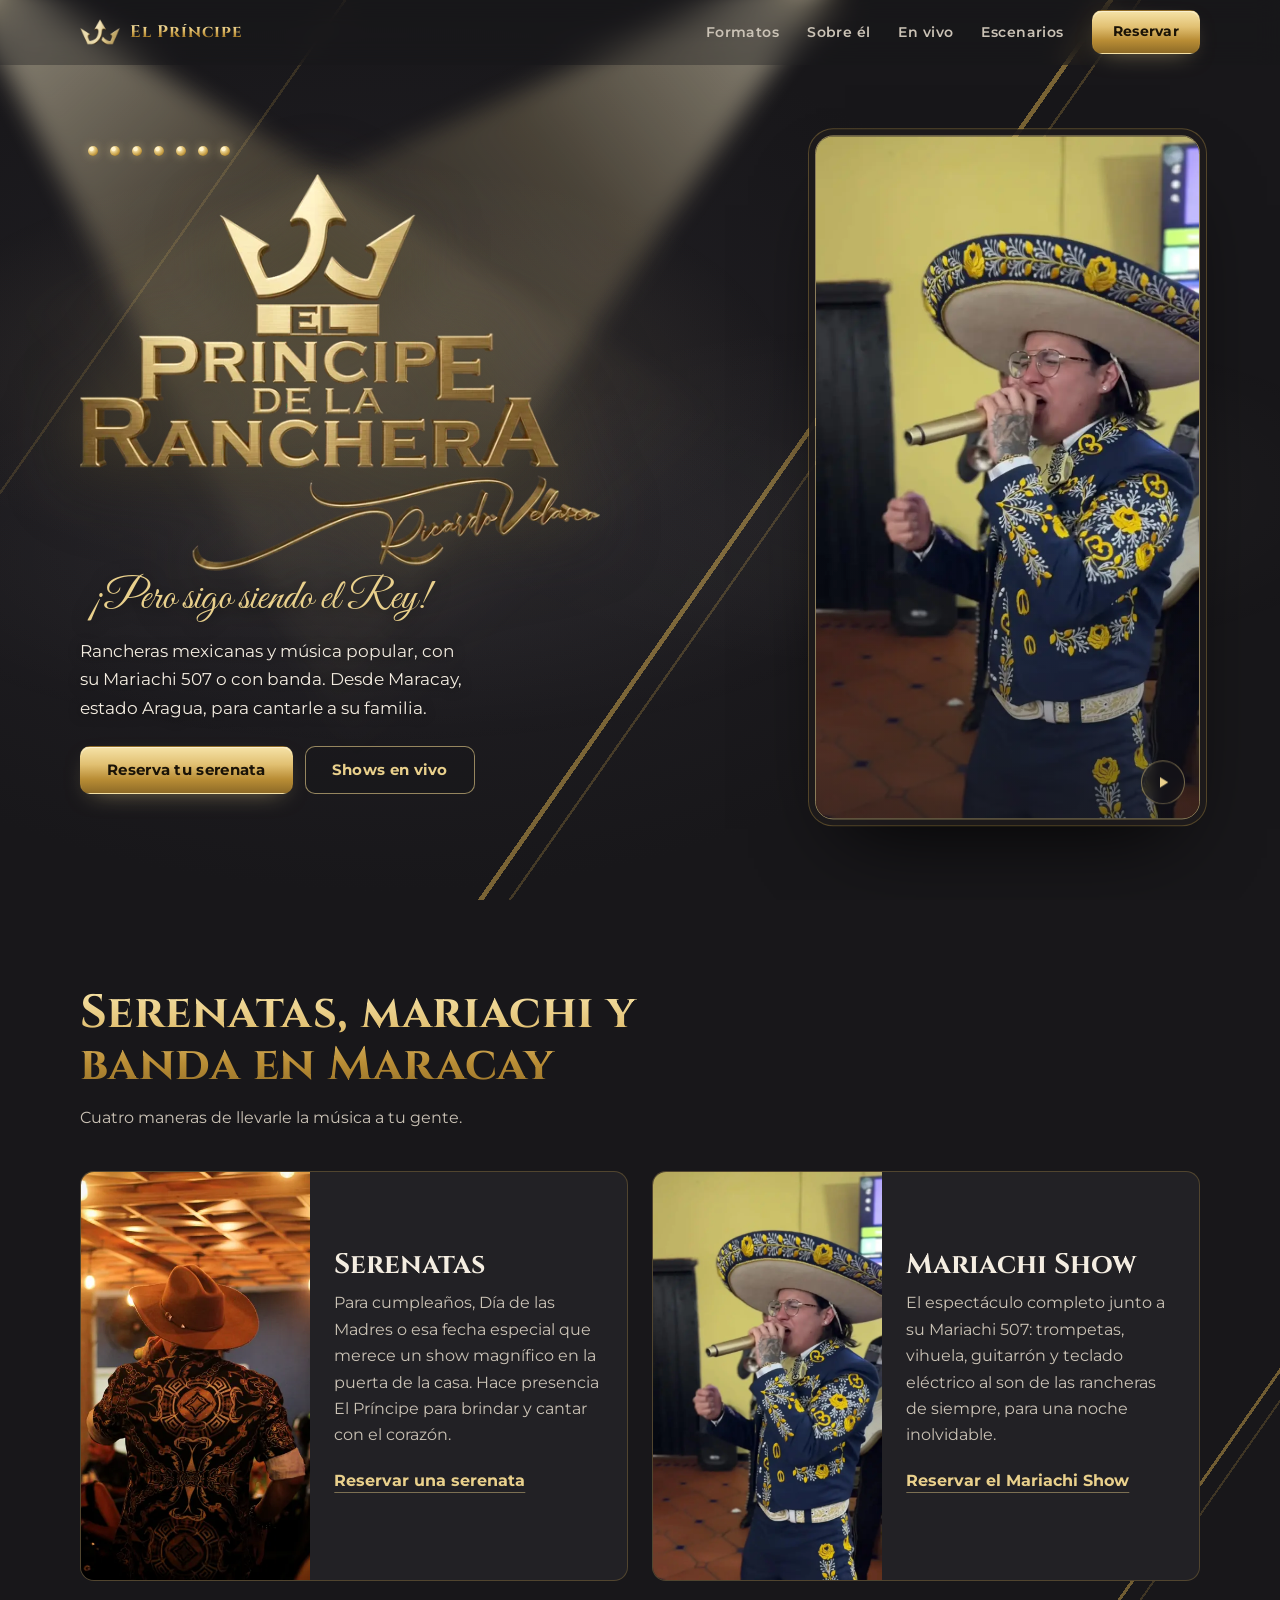
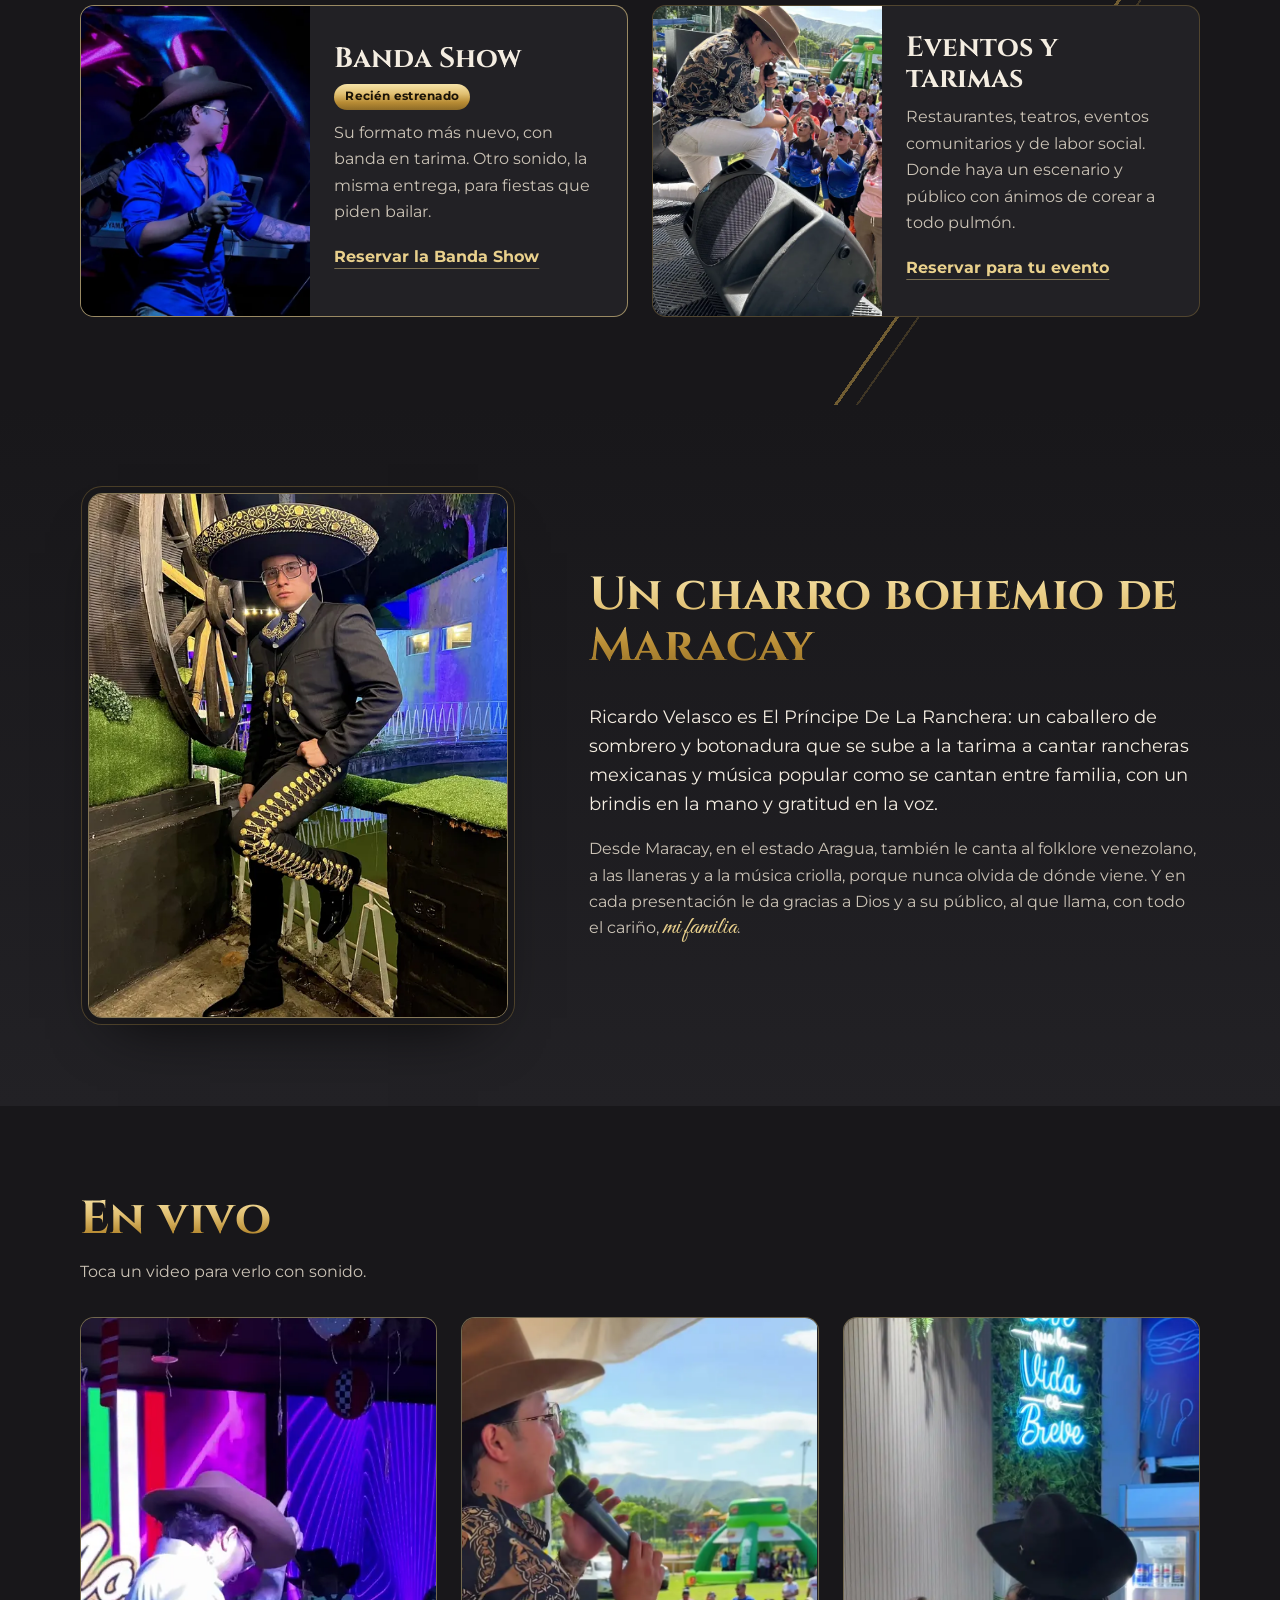
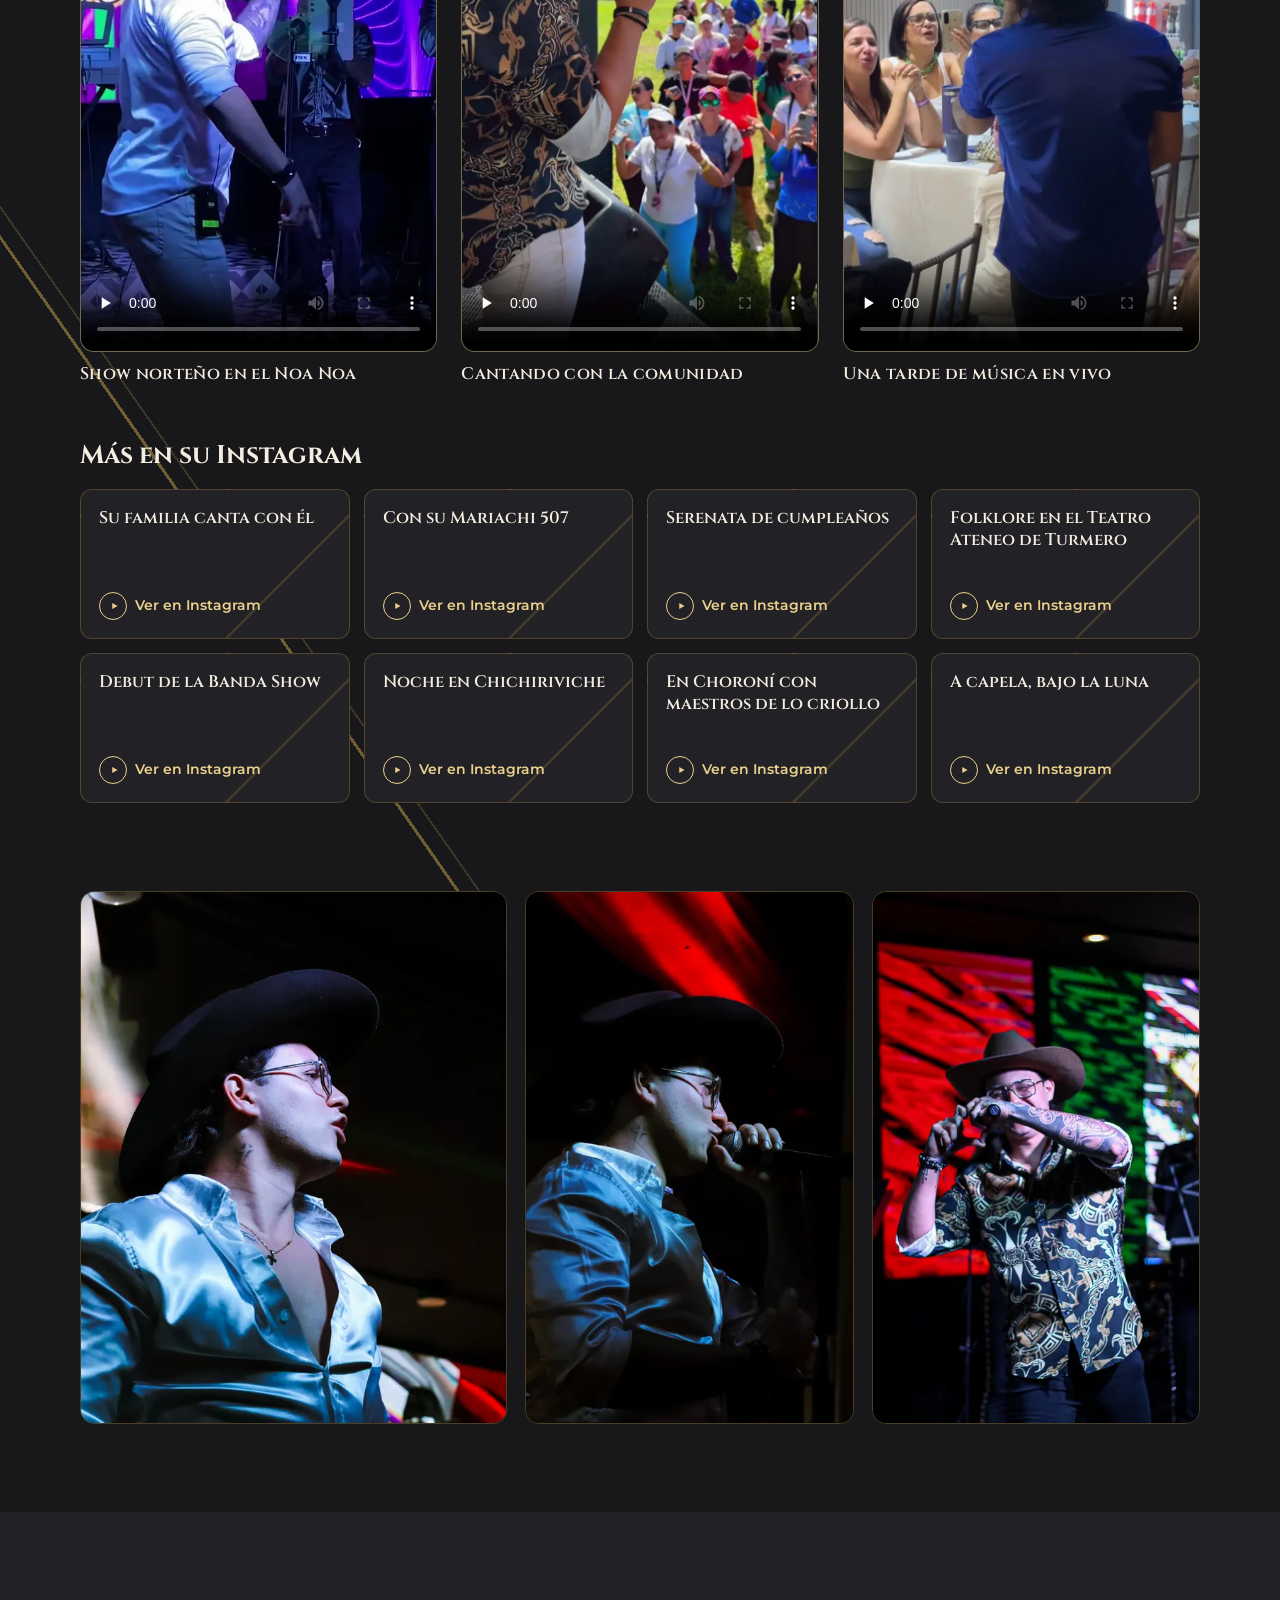
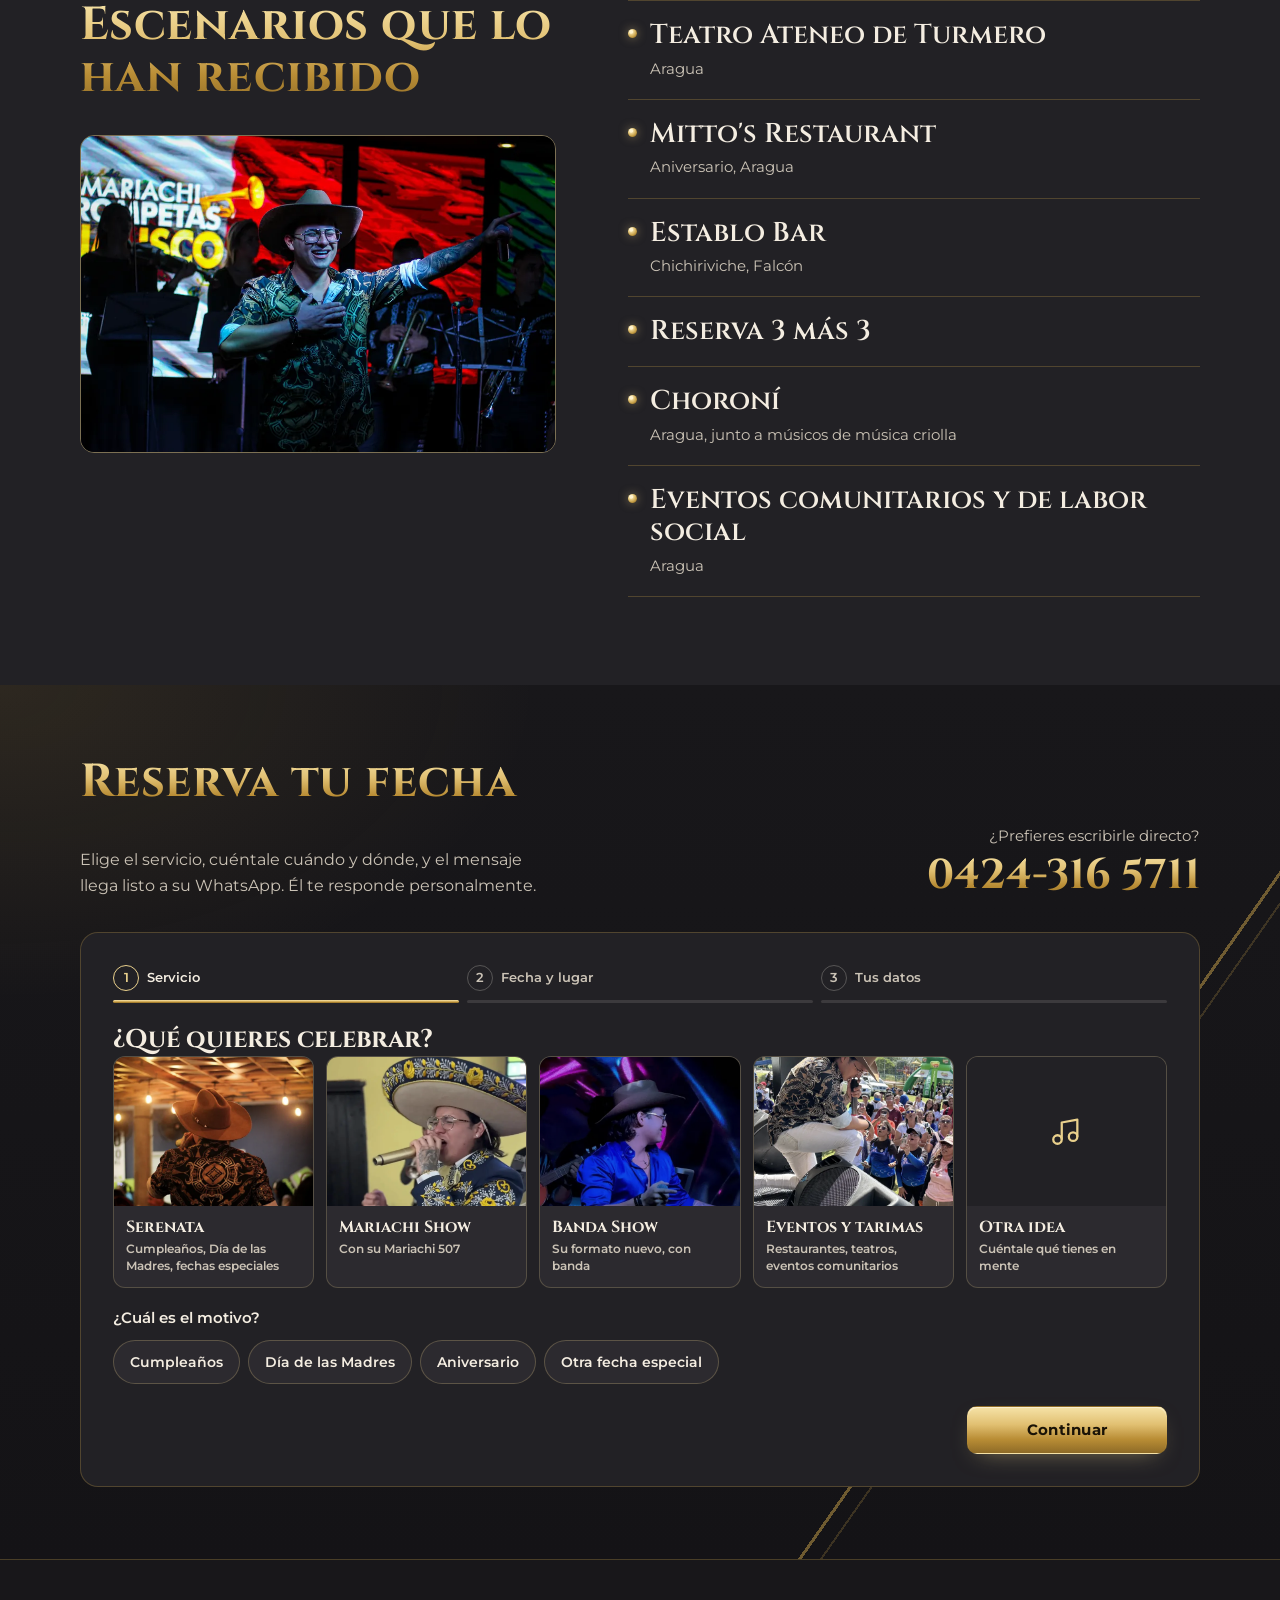
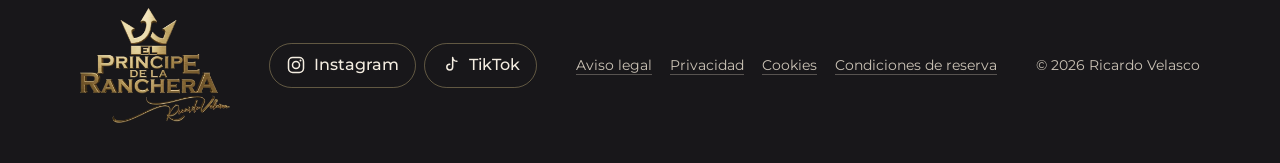
==== commit f439a6bd: "Ajustes del cliente: textos, botón Shows en vivo y reserva rediseñada - Textos nuevos de Serenatas, " ====
--- a/index.html
+++ b/index.html
@@ -110,7 +110,7 @@
             "itemOffered": {
               "@type": "Service",
               "name": "Mariachi Show",
-              "description": "Espectáculo de rancheras con el Mariachi 507."
+              "description": "Espectáculo de rancheras con el Mariachi 507: trompetas, vihuela, guitarrón y teclado eléctrico."
             }
           },
           {
@@ -126,7 +126,7 @@
             "itemOffered": {
               "@type": "Service",
               "name": "Eventos y tarimas",
-              "description": "Restaurantes, bares, teatros, eventos comunitarios y de labor social."
+              "description": "Restaurantes, teatros, eventos comunitarios y de labor social."
             }
           }
         ]
@@ -211,7 +211,7 @@
           <p class="hero-lead">Rancheras mexicanas y música popular, con su Mariachi 507 o con banda. Desde Maracay, estado Aragua, para cantarle a su familia.</p>
           <div class="hero-ctas">
             <a class="btn btn-gold" href="https://wa.me/584243165711?text=Hola%20Ricardo%2C%20quiero%20reservar%20una%20serenata." target="_blank" rel="noopener">Reserva tu serenata</a>
-            <a class="btn btn-ghost" href="#en-vivo">Velo en vivo</a>
+            <a class="btn btn-ghost" href="#en-vivo">Shows en vivo</a>
           </div>
         </div>
       </div>
@@ -227,7 +227,7 @@
             <img class="formato-img" src="assets/img/serenata-calida-600.webp" srcset="assets/img/serenata-calida-600.webp 600w, assets/img/serenata-calida-1000.webp 1000w" sizes="(min-width: 860px) 540px, 100vw" width="600" height="750" loading="lazy" alt="Ricardo de espaldas, con sombrero, cantando bajo luces cálidas">
             <div class="formato-body">
               <h3>Serenatas</h3>
-              <p>Para el cumpleaños, el Día de las Madres o esa fecha que merece una canción en la puerta de la casa. Llega el charro, se brinda y se canta con el corazón.</p>
+              <p>Para cumpleaños, Día de las Madres o esa fecha especial que merece un show magnífico en la puerta de la casa. Hace presencia El Príncipe para brindar y cantar con el corazón.</p>
               <a class="formato-link" href="#reserva" data-tipo="Serenata">Reservar una serenata</a>
             </div>
           </li>
@@ -235,7 +235,7 @@
             <img class="formato-img" src="assets/video/hero-mariachi-poster.webp" width="720" height="1280" loading="lazy" alt="Ricardo Velasco con traje de charro azul y dorado, cantando con su Mariachi 507 en Maracay">
             <div class="formato-body">
               <h3>Mariachi Show</h3>
-              <p>El espectáculo completo junto a su Mariachi 507: trompetas, violines y las rancheras de siempre para una noche que nadie olvida.</p>
+              <p>El espectáculo completo junto a su Mariachi 507: trompetas, vihuela, guitarrón y teclado eléctrico al son de las rancheras de siempre, para una noche inolvidable.</p>
               <a class="formato-link" href="#reserva" data-tipo="Mariachi Show">Reservar el Mariachi Show</a>
             </div>
           </li>
@@ -251,7 +251,7 @@
             <img class="formato-img" src="assets/img/evento-comunitario-600.webp" srcset="assets/img/evento-comunitario-600.webp 600w, assets/img/evento-comunitario-1000.webp 1000w" sizes="(min-width: 860px) 540px, 100vw" width="600" height="750" loading="lazy" alt="Ricardo cantando en una tarima al aire libre frente a un público numeroso">
             <div class="formato-body">
               <h3>Eventos y tarimas</h3>
-              <p>Restaurantes, bares, teatros, eventos comunitarios y de labor social. Donde haya un escenario y gente con ganas de cantar.</p>
+              <p>Restaurantes, teatros, eventos comunitarios y de labor social. Donde haya un escenario y público con ánimos de corear a todo pulmón.</p>
               <a class="formato-link" href="#reserva" data-tipo="Evento o tarima">Reservar para tu evento</a>
             </div>
           </li>
@@ -400,7 +400,7 @@
                 <input type="radio" name="tipo" value="Evento o tarima">
                 <img src="assets/img/evento-comunitario-600.webp" alt="" width="600" height="750" loading="lazy">
                 <span class="service-name">Eventos y tarimas</span>
-                <span class="service-note">Restaurantes, bares, teatros, eventos comunitarios</span>
+                <span class="service-note">Restaurantes, teatros, eventos comunitarios</span>
               </label>
               <label class="service service-other">
                 <input type="radio" name="tipo" value="Otro">
@@ -431,7 +431,12 @@
           <!-- Paso 2: fecha, hora y lugar -->
           <fieldset class="step" data-step="2">
             <legend class="step-title" tabindex="-1">¿Cuándo y dónde?</legend>
-
+            <p class="notice">
+              <svg viewBox="0 0 24 24" aria-hidden="true"><circle cx="12" cy="12" r="9" fill="none" stroke="currentColor" stroke-width="1.6"/><path d="M12 11v5.5M12 7.6v.4" stroke="currentColor" stroke-width="2" stroke-linecap="round"/></svg>
+              <span>La fecha y la hora son <strong>tentativas</strong>. Tu reserva queda confirmada cuando El Príncipe te responda por WhatsApp.</span>
+            </p>
+
+            <div class="when-grid">
             <div class="field">
               <label class="mini-label" for="f-fecha">Fecha</label>
               <div class="chips chips-quick" aria-label="Fechas rápidas">
@@ -447,13 +452,13 @@
             </div>
 
             <div class="field">
-              <p class="mini-label" id="hora-label">Hora aproximada</p>
-              <div class="chips" role="radiogroup" aria-labelledby="hora-label">
-                <label class="chip"><input type="radio" name="hora" value="En la mañana"><span>Mañana</span></label>
-                <label class="chip"><input type="radio" name="hora" value="En la tarde"><span>Tarde</span></label>
-                <label class="chip"><input type="radio" name="hora" value="En la noche"><span>Noche</span></label>
-                <label class="chip"><input type="radio" name="hora" value="A medianoche"><span>A medianoche</span></label>
-              </div>
+              <label class="mini-label" for="f-hora">Hora</label>
+              <div class="input-icon">
+                <svg viewBox="0 0 24 24" aria-hidden="true"><circle cx="12" cy="12" r="8.5" fill="none" stroke="currentColor" stroke-width="1.6"/><path d="M12 7.5V12l3 2" fill="none" stroke="currentColor" stroke-width="1.6" stroke-linecap="round" stroke-linejoin="round"/></svg>
+                <input id="f-hora" name="hora" type="time" step="900" aria-describedby="hora-texto">
+              </div>
+              <p class="date-pretty" id="hora-texto" aria-live="polite"></p>
+            </div>
             </div>
 
             <div class="field">
@@ -477,8 +482,10 @@
           <!-- Paso 3: datos y vista previa -->
           <fieldset class="step" data-step="3">
             <legend class="step-title" tabindex="-1">Tus datos</legend>
+            <div class="step3-grid">
+            <div class="step3-fields">
             <div class="field">
-              <label class="mini-label" for="f-nombre">Tu nombre</label>
+              <label class="mini-label" for="f-nombre">Nombre y apellido</label>
               <div class="input-icon">
                 <svg viewBox="0 0 24 24" aria-hidden="true"><circle cx="12" cy="8.5" r="4" fill="none" stroke="currentColor" stroke-width="1.6"/><path d="M4.5 20.5c1.2-3.8 4.1-5.7 7.5-5.7s6.3 1.9 7.5 5.7" fill="none" stroke="currentColor" stroke-width="1.6" stroke-linecap="round"/></svg>
                 <input id="f-nombre" name="nombre" type="text" autocomplete="name" required aria-describedby="e-nombre">
@@ -486,16 +493,26 @@
               <p class="error" id="e-nombre" aria-live="polite"></p>
             </div>
             <div class="field">
+              <label class="mini-label" for="f-telefono">Teléfono de contacto</label>
+              <div class="input-icon">
+                <svg viewBox="0 0 24 24" aria-hidden="true"><path d="M6.6 3.5h2.6l1.4 4-2 1.3a11 11 0 0 0 5.6 5.6l1.3-2 4 1.4v2.6a2 2 0 0 1-2.2 2A15.5 15.5 0 0 1 4.6 5.7a2 2 0 0 1 2-2.2z" fill="none" stroke="currentColor" stroke-width="1.6" stroke-linejoin="round"/></svg>
+                <input id="f-telefono" name="telefono" type="tel" inputmode="tel" autocomplete="tel" required placeholder="Ej.: 0414-123 4567" aria-describedby="e-telefono">
+              </div>
+              <p class="error" id="e-telefono" aria-live="polite"></p>
+            </div>
+            <div class="field">
               <label class="mini-label" for="f-mensaje">Mensaje <span class="opt">(opcional)</span></label>
               <textarea id="f-mensaje" name="mensaje" rows="3" placeholder="Para quién es, alguna canción especial, cuántas personas…"></textarea>
             </div>
 
+            </div>
             <div class="preview" aria-label="Vista previa del mensaje">
               <p class="preview-head">
                 <img src="assets/img/corona-96.png" alt="" width="28" height="28">
                 <span>Así le llegará tu mensaje</span>
               </p>
               <p class="bubble" id="wa-preview"></p>
+            </div>
             </div>
 
             <div class="step-actions">
--- a/styles.css
+++ b/styles.css
@@ -729,3 +729,78 @@
   *, *::before, *::after { transition-duration: .01ms !important; animation: none !important; }
 }
 .section-sub-after { margin-top: 10px; }
+
+/* ---------- Reserva v2: todo el formulario a la vista ----------
+   Escritorio: encabezado en franja y formulario a todo el ancho (servicios en una fila).
+   Móvil: servicios como filas compactas con miniatura. */
+.reserva { padding: 72px 0; }
+.reserva-grid { grid-template-columns: 1fr; gap: 28px; }
+.reserva-intro .section-title { max-width: none; }
+.reserva-intro p { margin-top: 12px; }
+.phone { margin-top: 18px !important; }
+@media (min-width: 860px) {
+  .reserva-grid { grid-template-columns: 1fr; gap: 32px; }
+  .reserva-intro { display: grid; grid-template-columns: 1fr auto; align-items: end; gap: 12px 48px; }
+  .reserva-intro .section-title { grid-column: 1 / -1; }
+  .reserva-intro p { margin-top: 0; }
+  .phone { margin-top: 0 !important; text-align: right; align-items: flex-end; }
+}
+
+/* Servicios: filas compactas en móvil */
+.service-grid { grid-template-columns: 1fr; gap: 8px; }
+.service {
+  grid-template-columns: 72px 1fr; grid-template-rows: auto auto; align-items: center;
+  column-gap: 14px; padding: 8px 44px 8px 8px;
+}
+.service img { grid-row: 1 / 3; width: 72px; height: 72px; aspect-ratio: 1; border-radius: 9px; }
+.service-name { padding: 0; align-self: end; }
+.service-note { padding: 0; align-self: start; }
+.service::after { top: 50%; right: 12px; margin-top: -13px; }
+.service-other { grid-column: auto; padding: 8px 44px 8px 8px; }
+.service-other .service-icon { width: 72px; height: 72px; border-radius: 9px; }
+
+/* Servicios: tarjetas en fila desde tableta */
+@media (min-width: 700px) {
+  .service-grid { grid-template-columns: repeat(3, 1fr); gap: 12px; }
+  .service { grid-template-columns: 1fr; grid-template-rows: auto auto 1fr; padding: 0; column-gap: 0; align-items: stretch; }
+  .service img { grid-row: auto; width: 100%; height: auto; aspect-ratio: 4 / 3; border-radius: 0; }
+  .service-name { padding: 10px 12px 0; }
+  .service-note { padding: 2px 12px 12px; }
+  .service::after { top: 8px; right: 8px; margin-top: 0; }
+  .service-other { grid-template-columns: 1fr; padding: 0; }
+  .service-other .service-icon { grid-row: auto; width: 100%; height: auto; aspect-ratio: 4 / 3; border: 0; border-radius: 0; background: var(--piedra-2); }
+  .service-other .service-icon svg { width: 34px; height: 34px; }
+  .service-other .service-name { padding: 10px 12px 0; }
+  .service-other .service-note { padding: 2px 12px 12px; }
+}
+@media (min-width: 1040px) {
+  .service-grid { grid-template-columns: repeat(5, 1fr); }
+}
+
+/* Paso 2: fecha y hora lado a lado */
+.when-grid { display: grid; gap: 18px; }
+@media (min-width: 700px) { .when-grid { grid-template-columns: 1.4fr 1fr; align-items: start; } }
+
+/* Paso 3: datos a la izquierda, vista previa a la derecha */
+.step3-grid { display: grid; gap: 18px; }
+.step3-fields { display: grid; gap: 18px; align-content: start; }
+@media (min-width: 860px) { .step3-grid { grid-template-columns: 1fr 1fr; gap: 28px; align-items: start; } }
+
+/* Aviso de fecha tentativa */
+.notice {
+  display: flex; gap: 10px; align-items: flex-start; padding: 12px 14px; border-radius: 12px;
+  background: rgba(233,208,140,.08); border: 1px solid rgba(233,208,140,.35);
+  font-size: .9rem; line-height: 1.5; color: var(--marfil);
+}
+.notice svg { flex: none; width: 20px; height: 20px; margin-top: 1px; color: var(--oro-claro); }
+.notice strong { color: var(--oro-claro); }
+
+/* Pasos y acciones más contenidos en escritorio */
+@media (min-width: 860px) {
+  .step-actions { justify-content: flex-end; }
+  .step-actions .btn { flex: 0 0 auto; min-width: 200px; }
+}
+input[type="time"] { min-height: 52px; font-weight: 600; cursor: pointer; }
+input[type="time"]::-webkit-calendar-picker-indicator {
+  filter: invert(84%) sepia(30%) saturate(500%) hue-rotate(5deg); cursor: pointer; opacity: .9;
+}
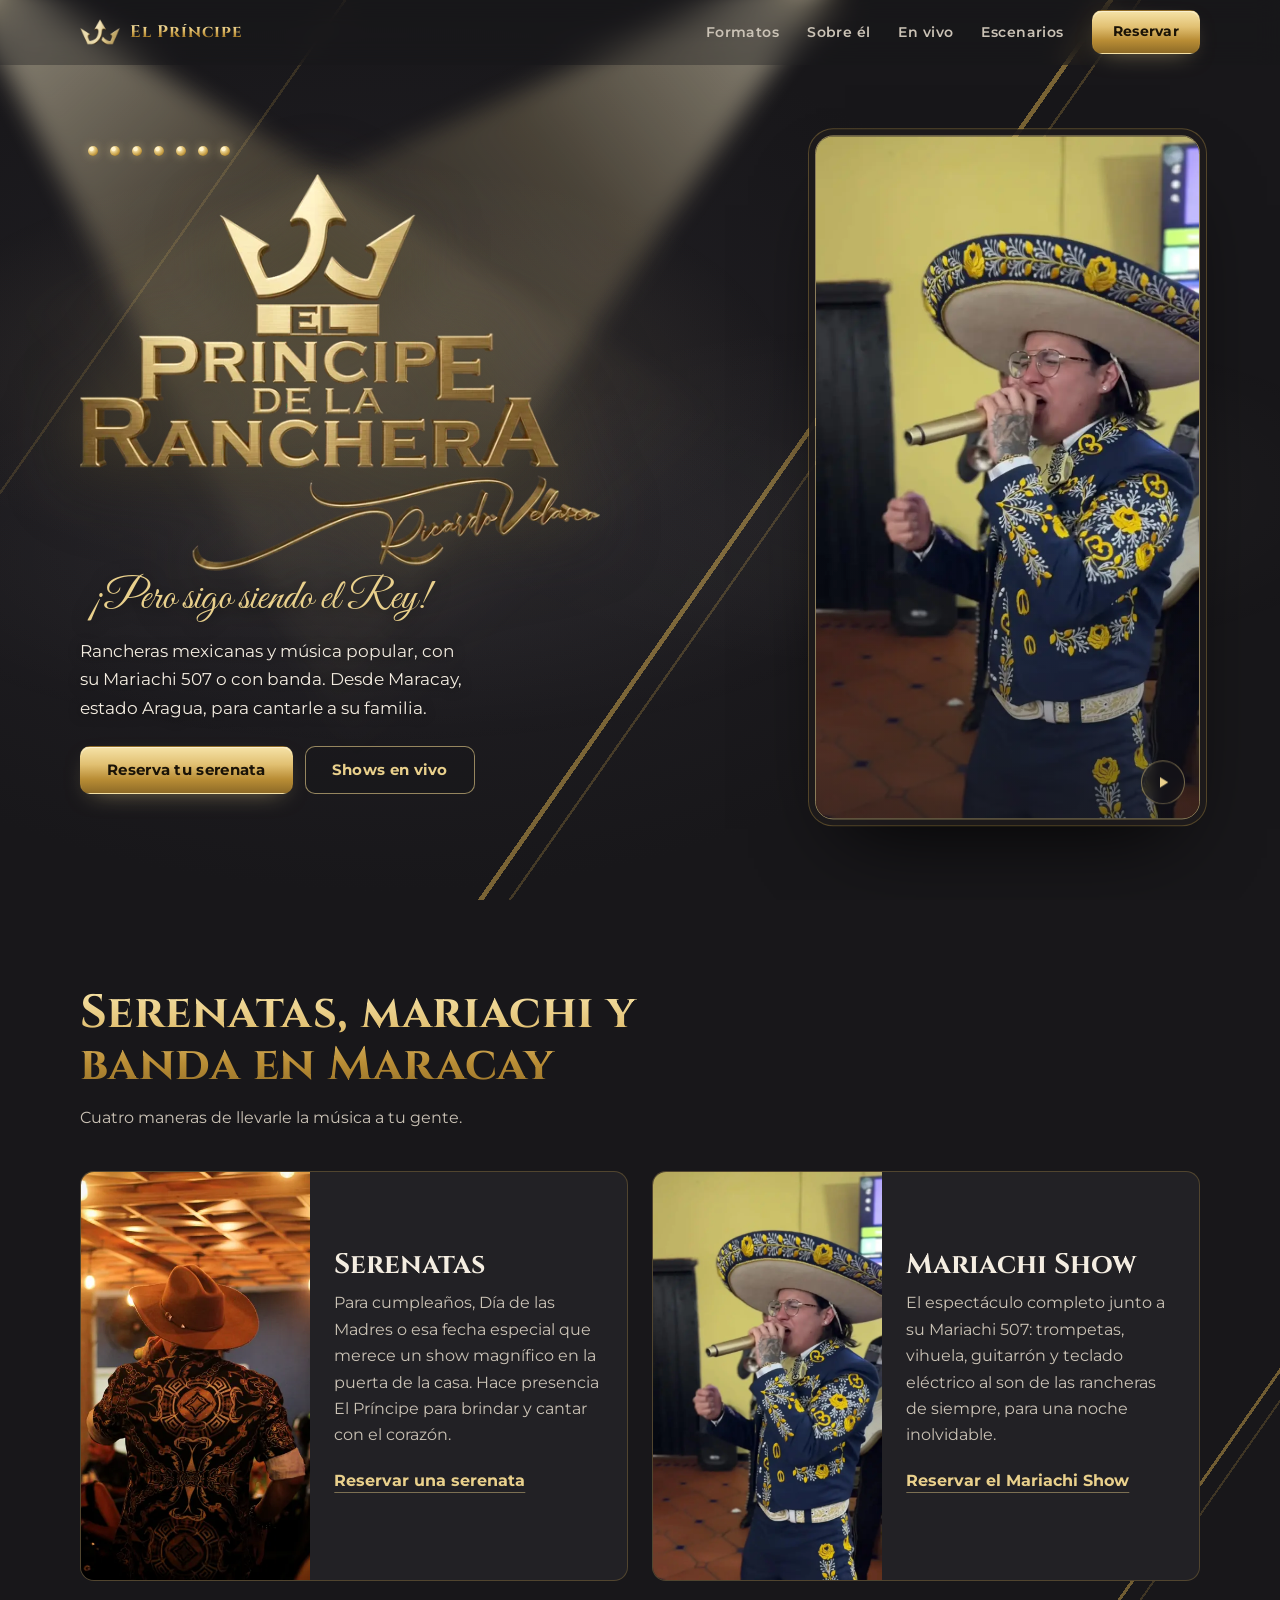
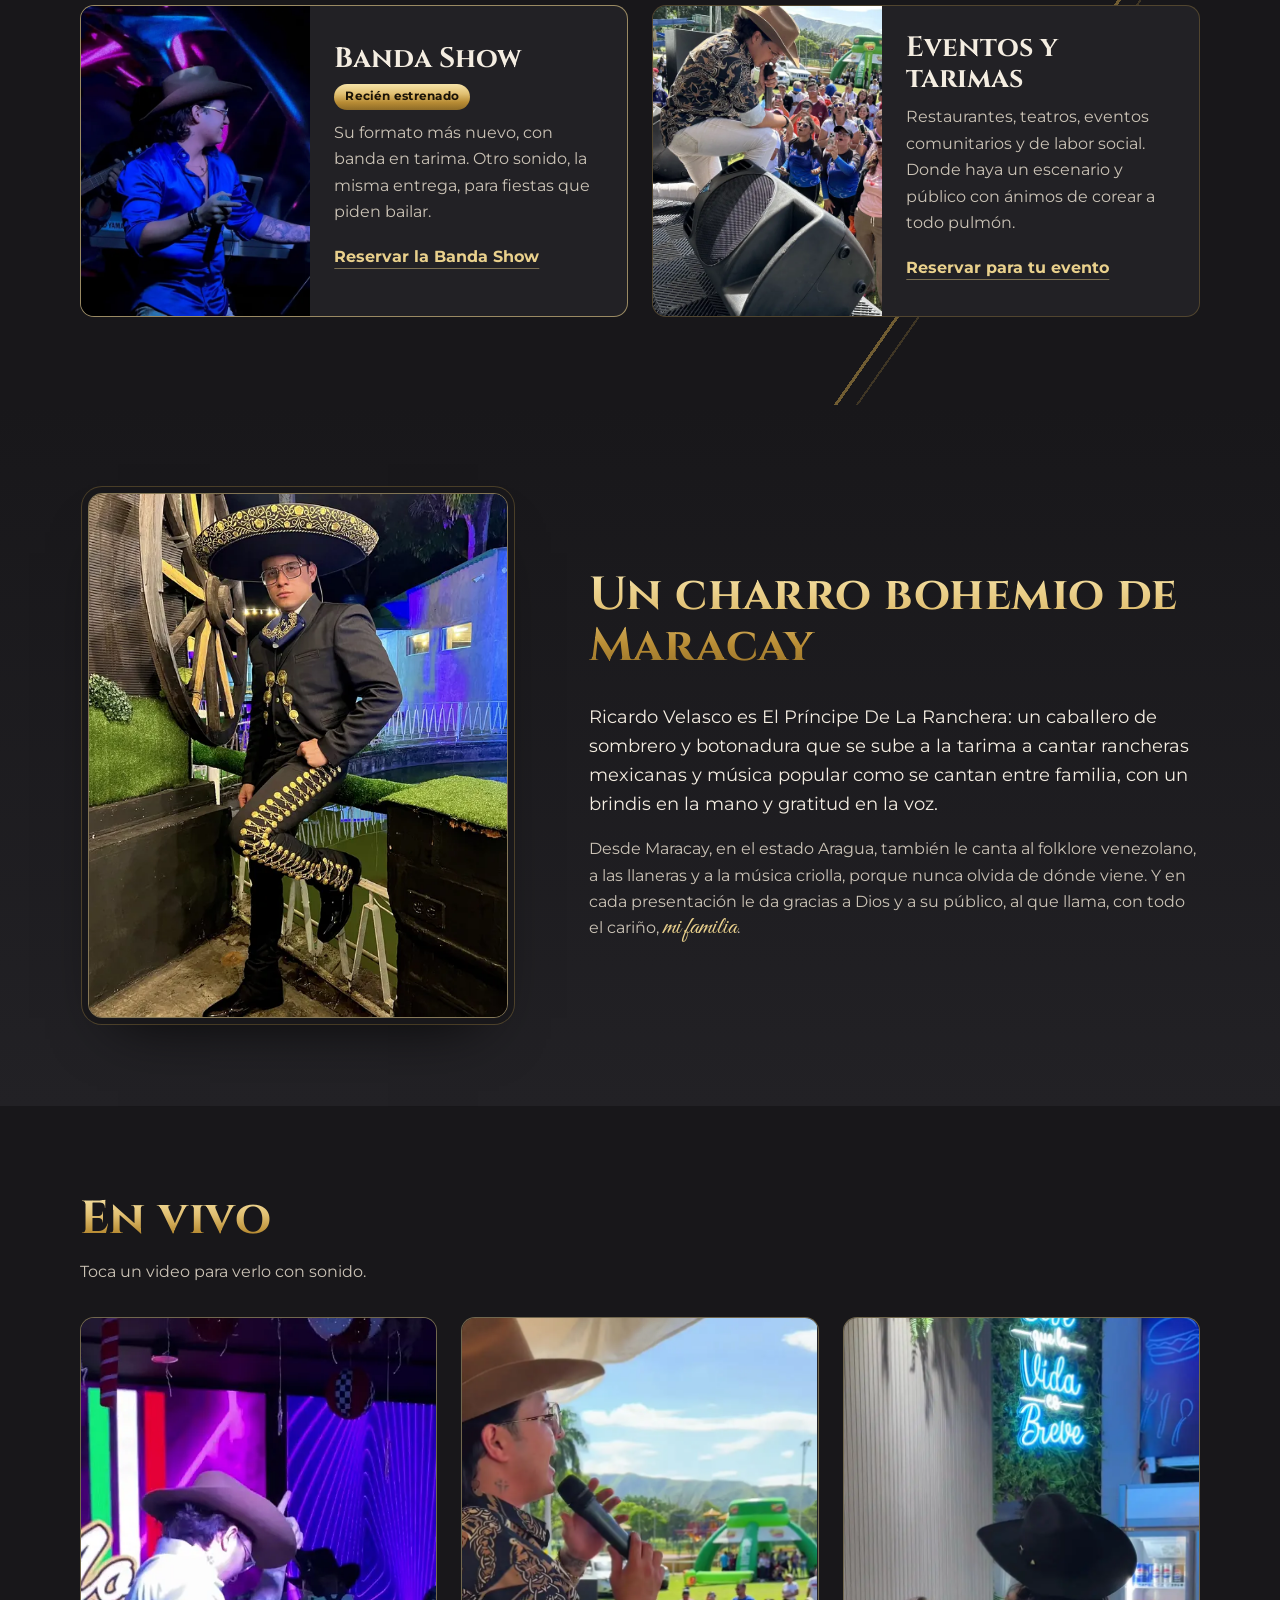
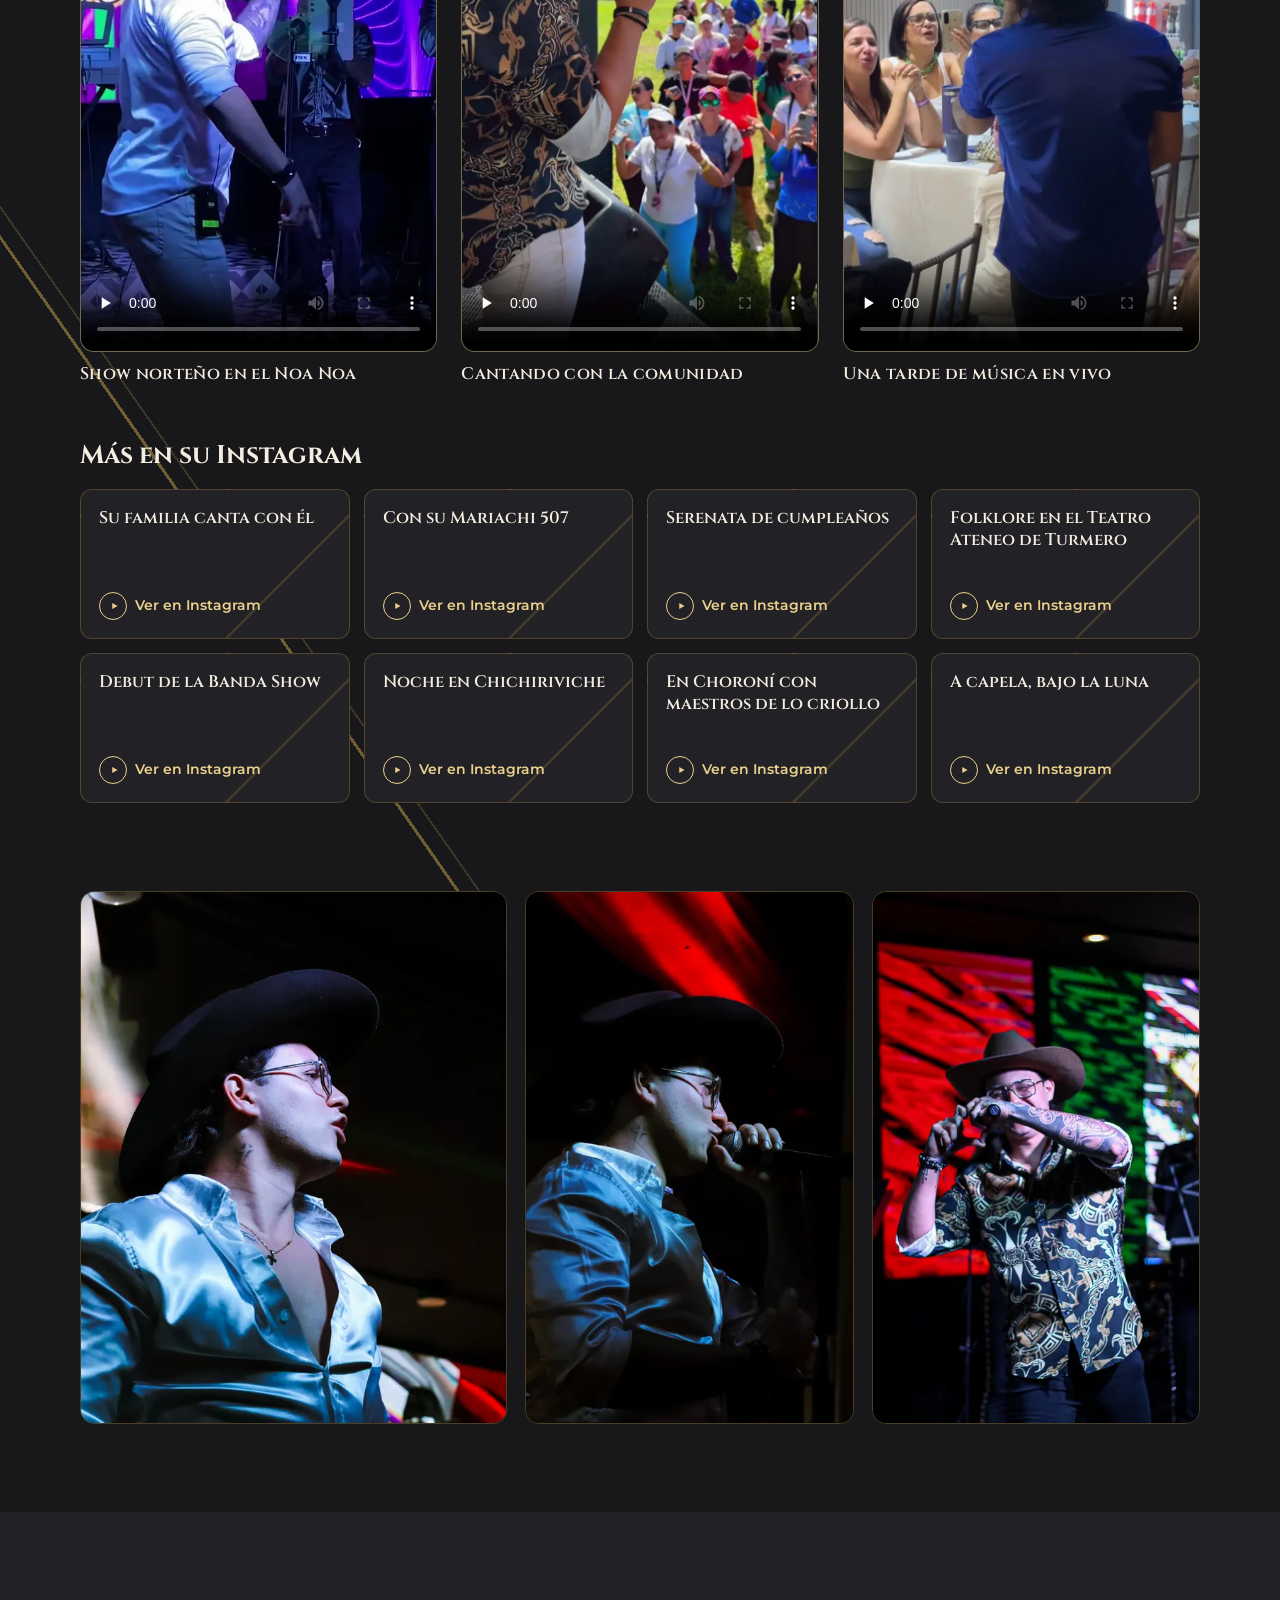
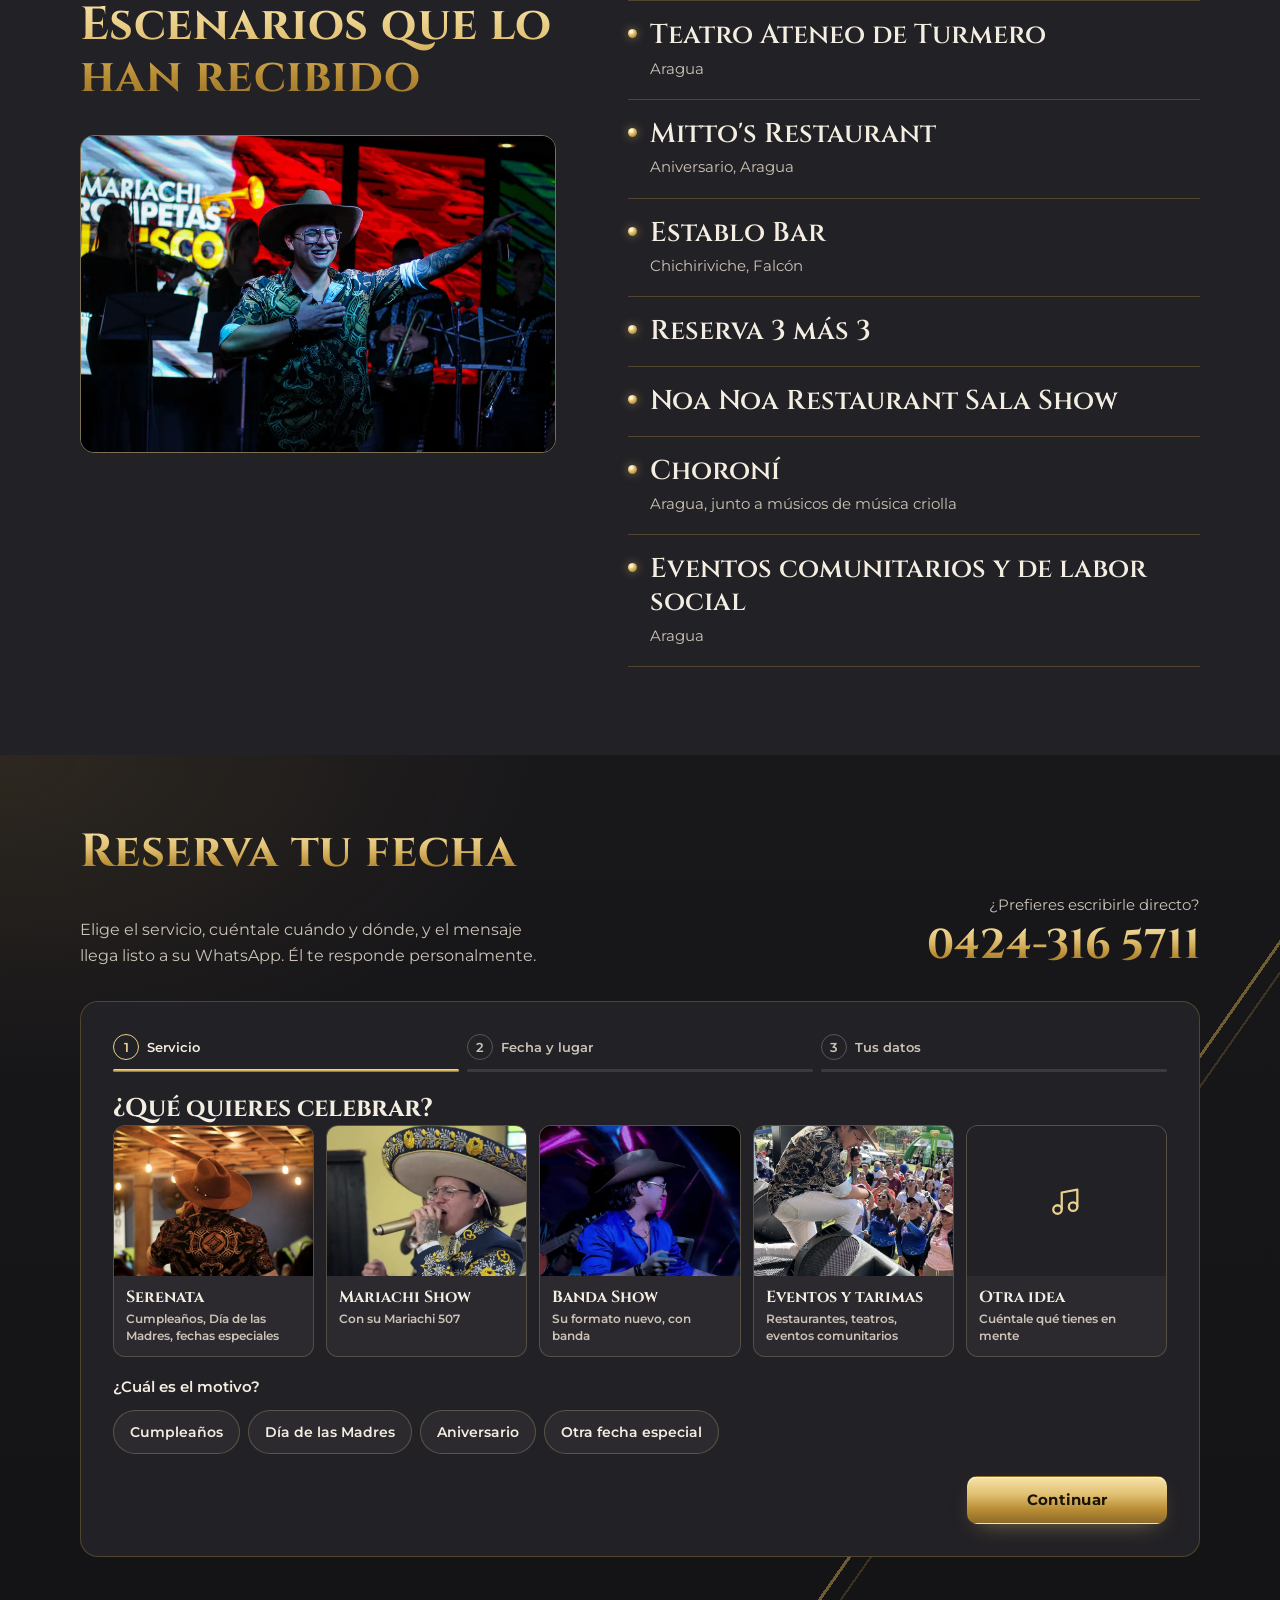
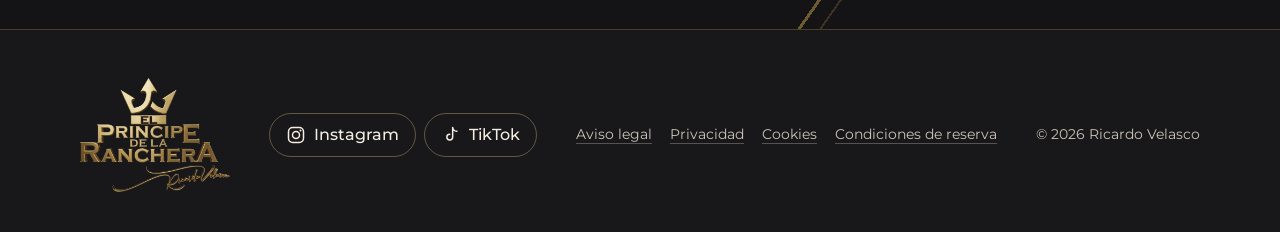
==== commit 490d0570: "Agregar Noa Noa Restaurant Sala Show a Escenarios Co-Authored-By: Claude Opus 5.5 <noreply@anthropic" ====
--- a/index.html
+++ b/index.html
@@ -347,6 +347,7 @@
           <li><span class="venue">Mitto's Restaurant</span><span class="place">Aniversario, Aragua</span></li>
           <li><span class="venue">Establo Bar</span><span class="place">Chichiriviche, Falcón</span></li>
           <li><span class="venue">Reserva 3 más 3</span></li>
+          <li><span class="venue">Noa Noa Restaurant Sala Show</span></li>
           <li><span class="venue">Choroní</span><span class="place">Aragua, junto a músicos de música criolla</span></li>
           <li><span class="venue">Eventos comunitarios y de labor social</span><span class="place">Aragua</span></li>
         </ul>
--- a/styles.css
+++ b/styles.css
@@ -497,6 +497,7 @@
   .js .cartel.is-lit li:nth-child(4)::before, .js .cartel.is-lit li:nth-child(4) .venue { transition-delay: .45s; }
   .js .cartel.is-lit li:nth-child(5)::before, .js .cartel.is-lit li:nth-child(5) .venue { transition-delay: .6s; }
   .js .cartel.is-lit li:nth-child(6)::before, .js .cartel.is-lit li:nth-child(6) .venue { transition-delay: .75s; }
+  .js .cartel.is-lit li:nth-child(7)::before, .js .cartel.is-lit li:nth-child(7) .venue { transition-delay: .9s; }
 }
 
 /* Reserva */
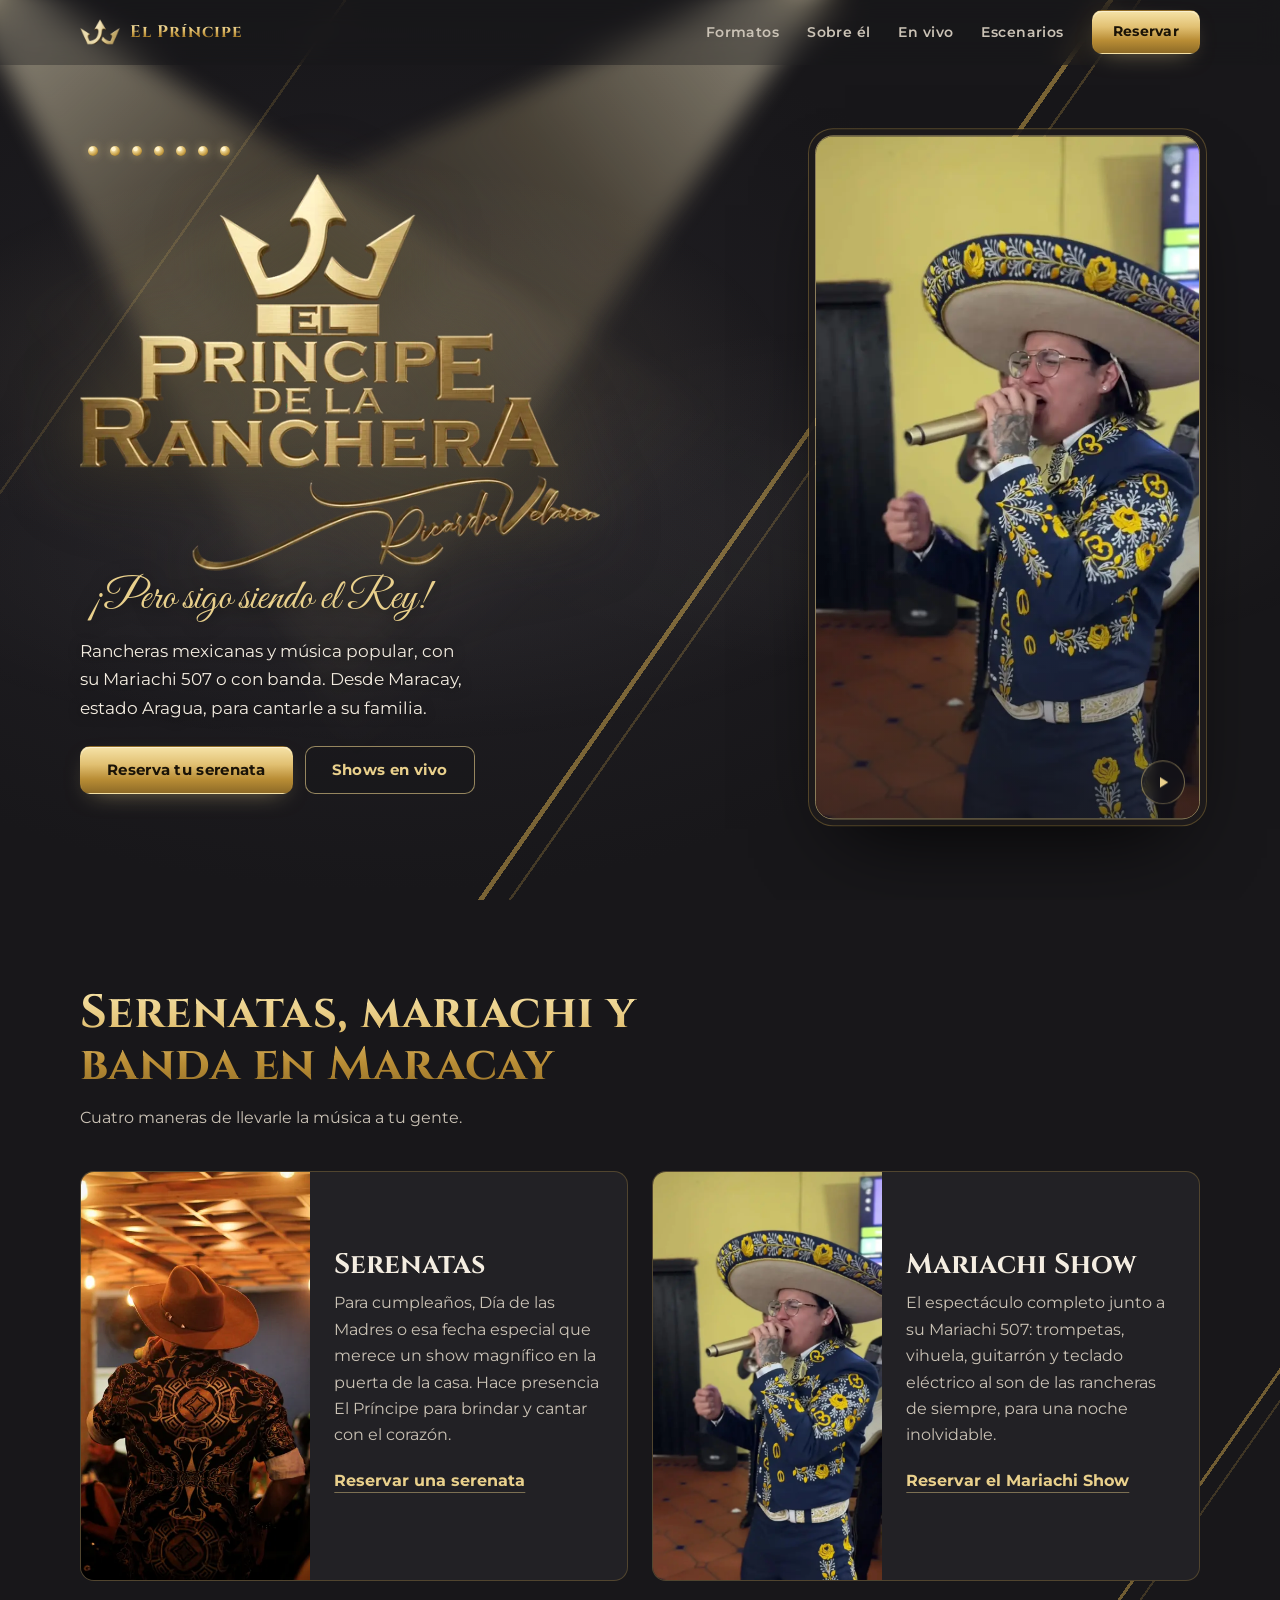
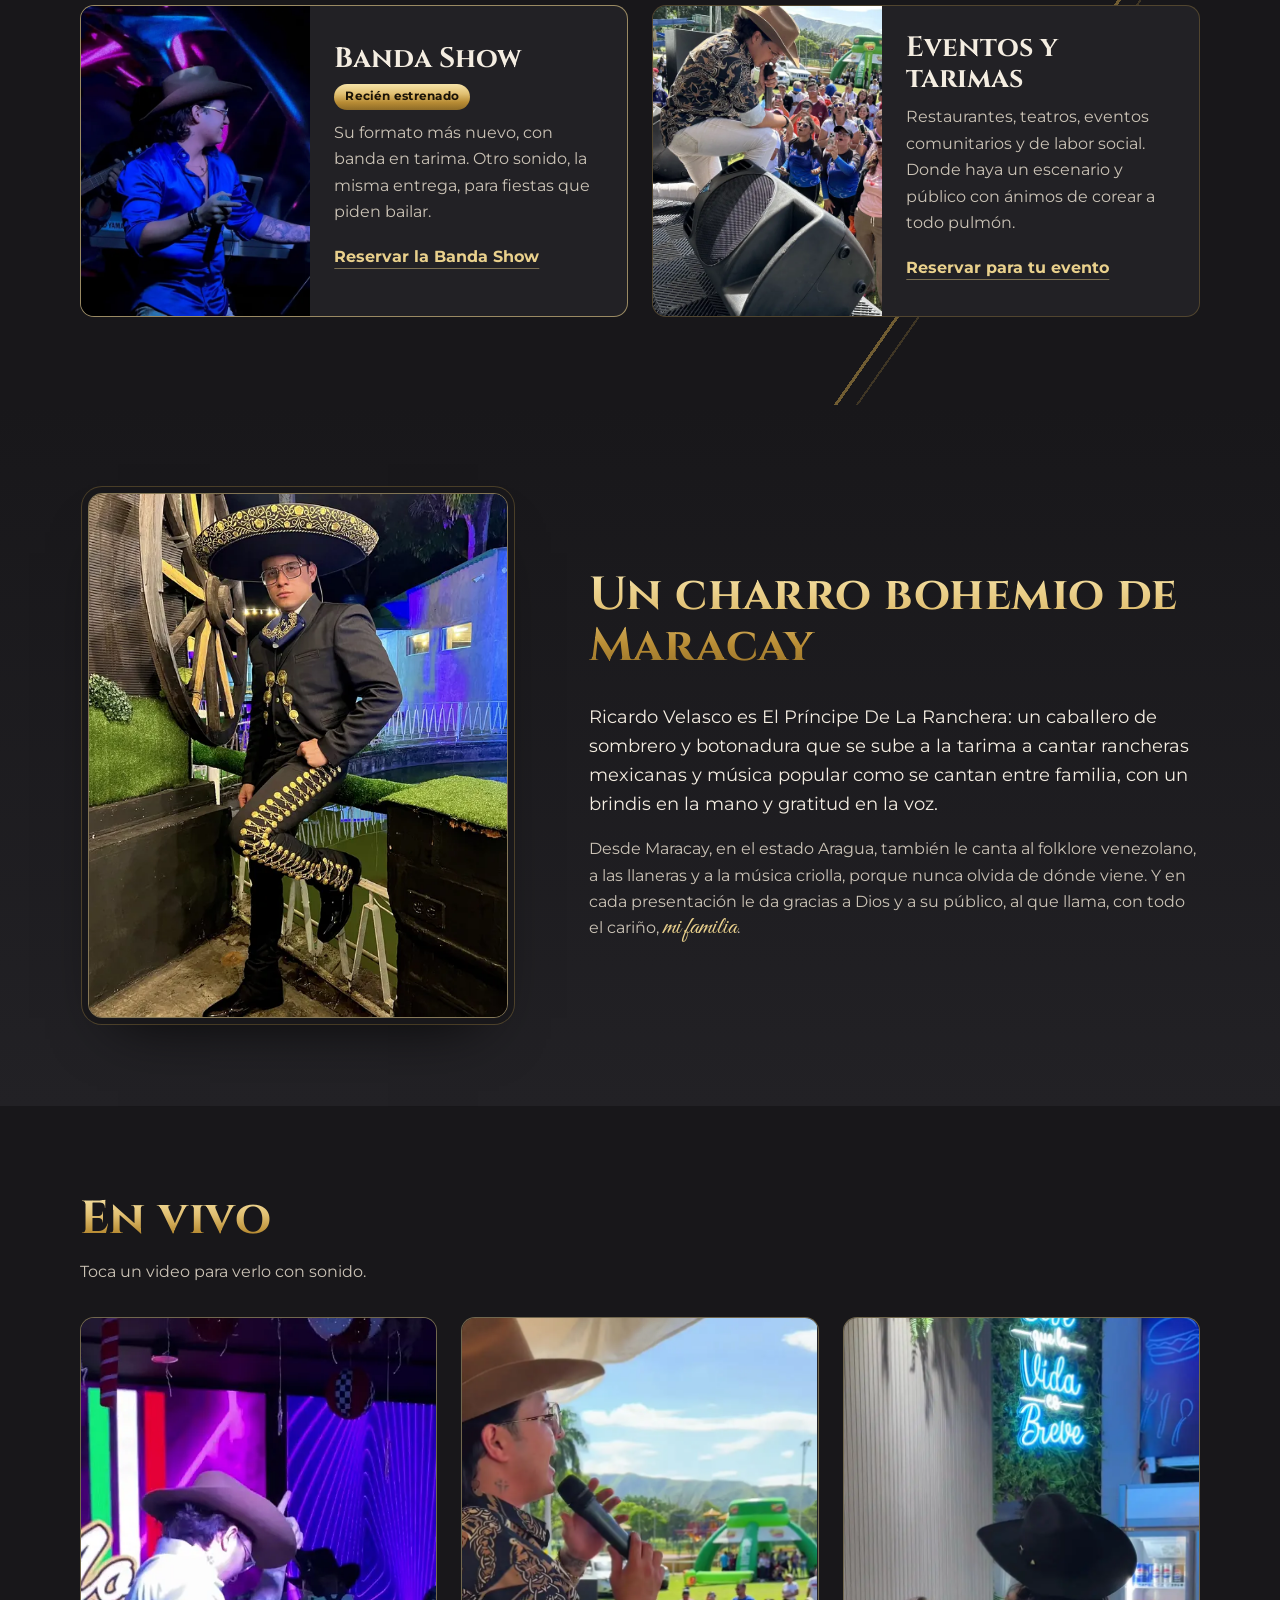
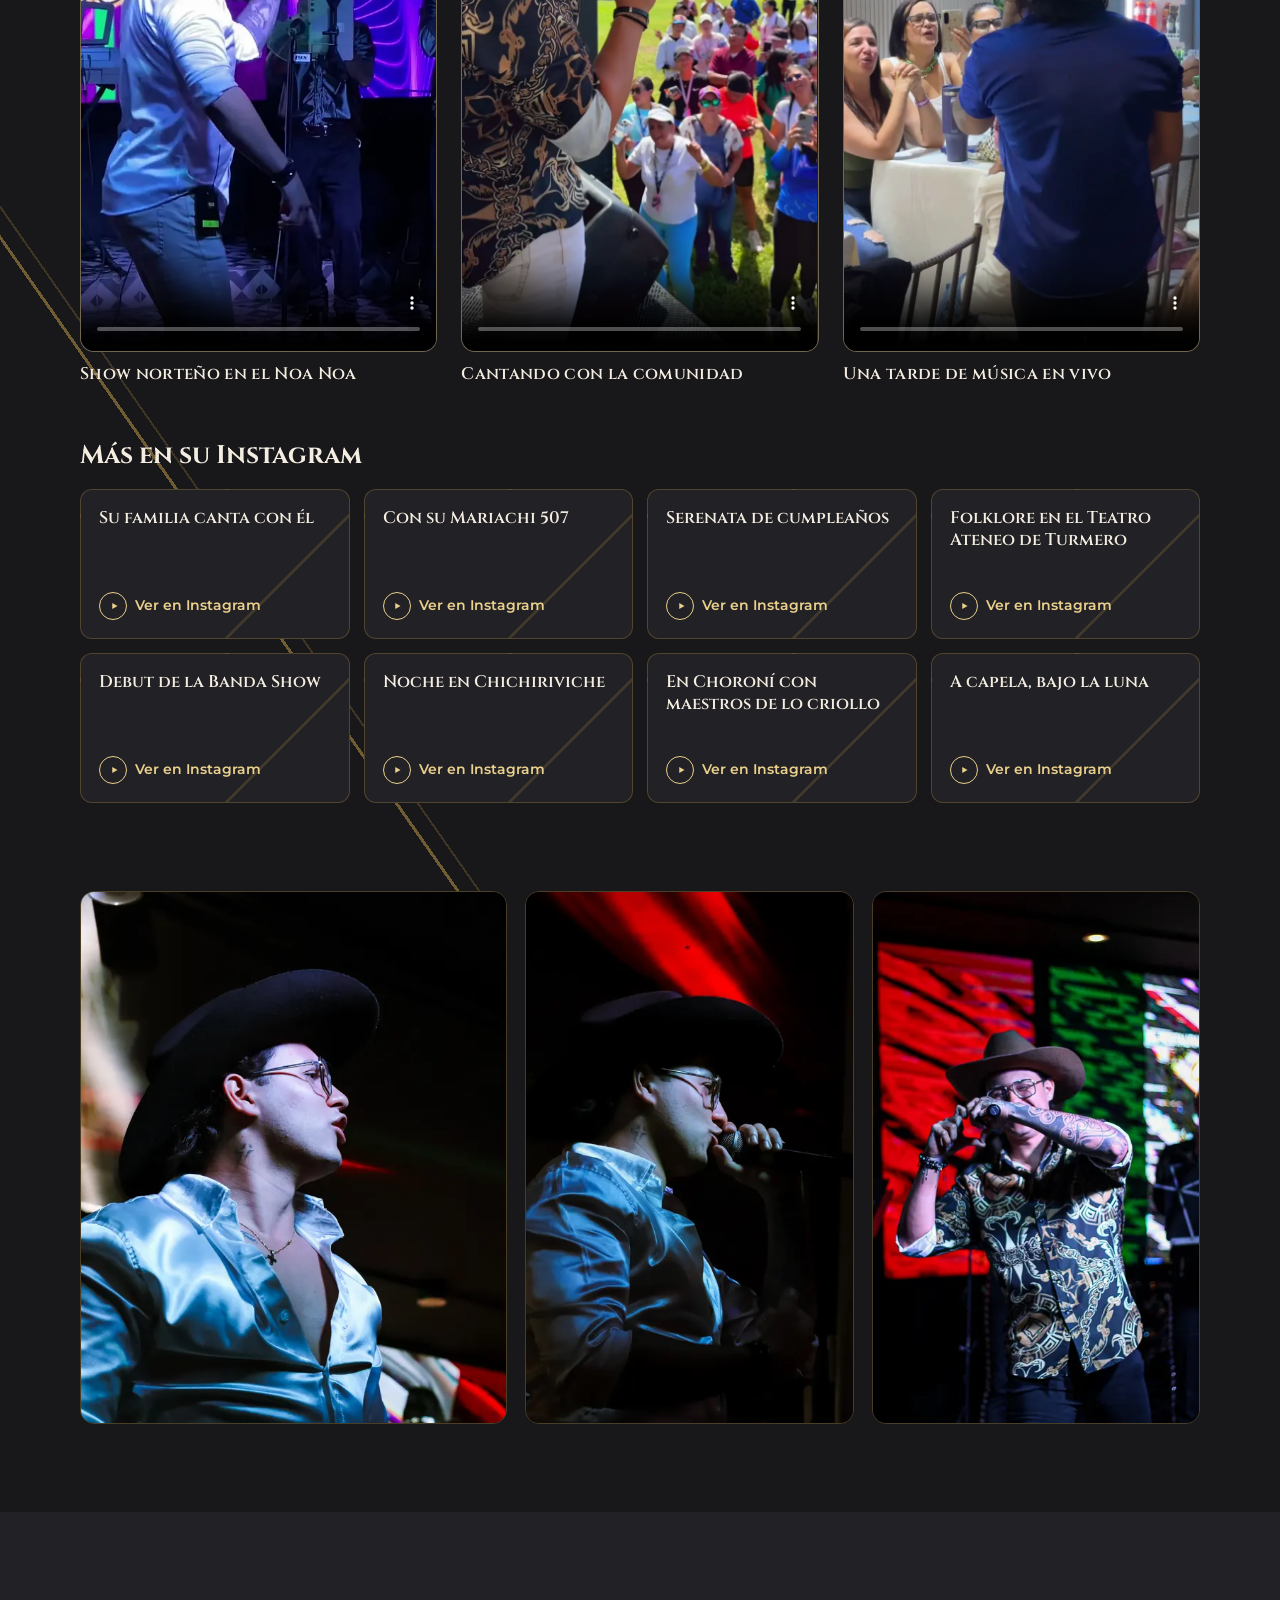
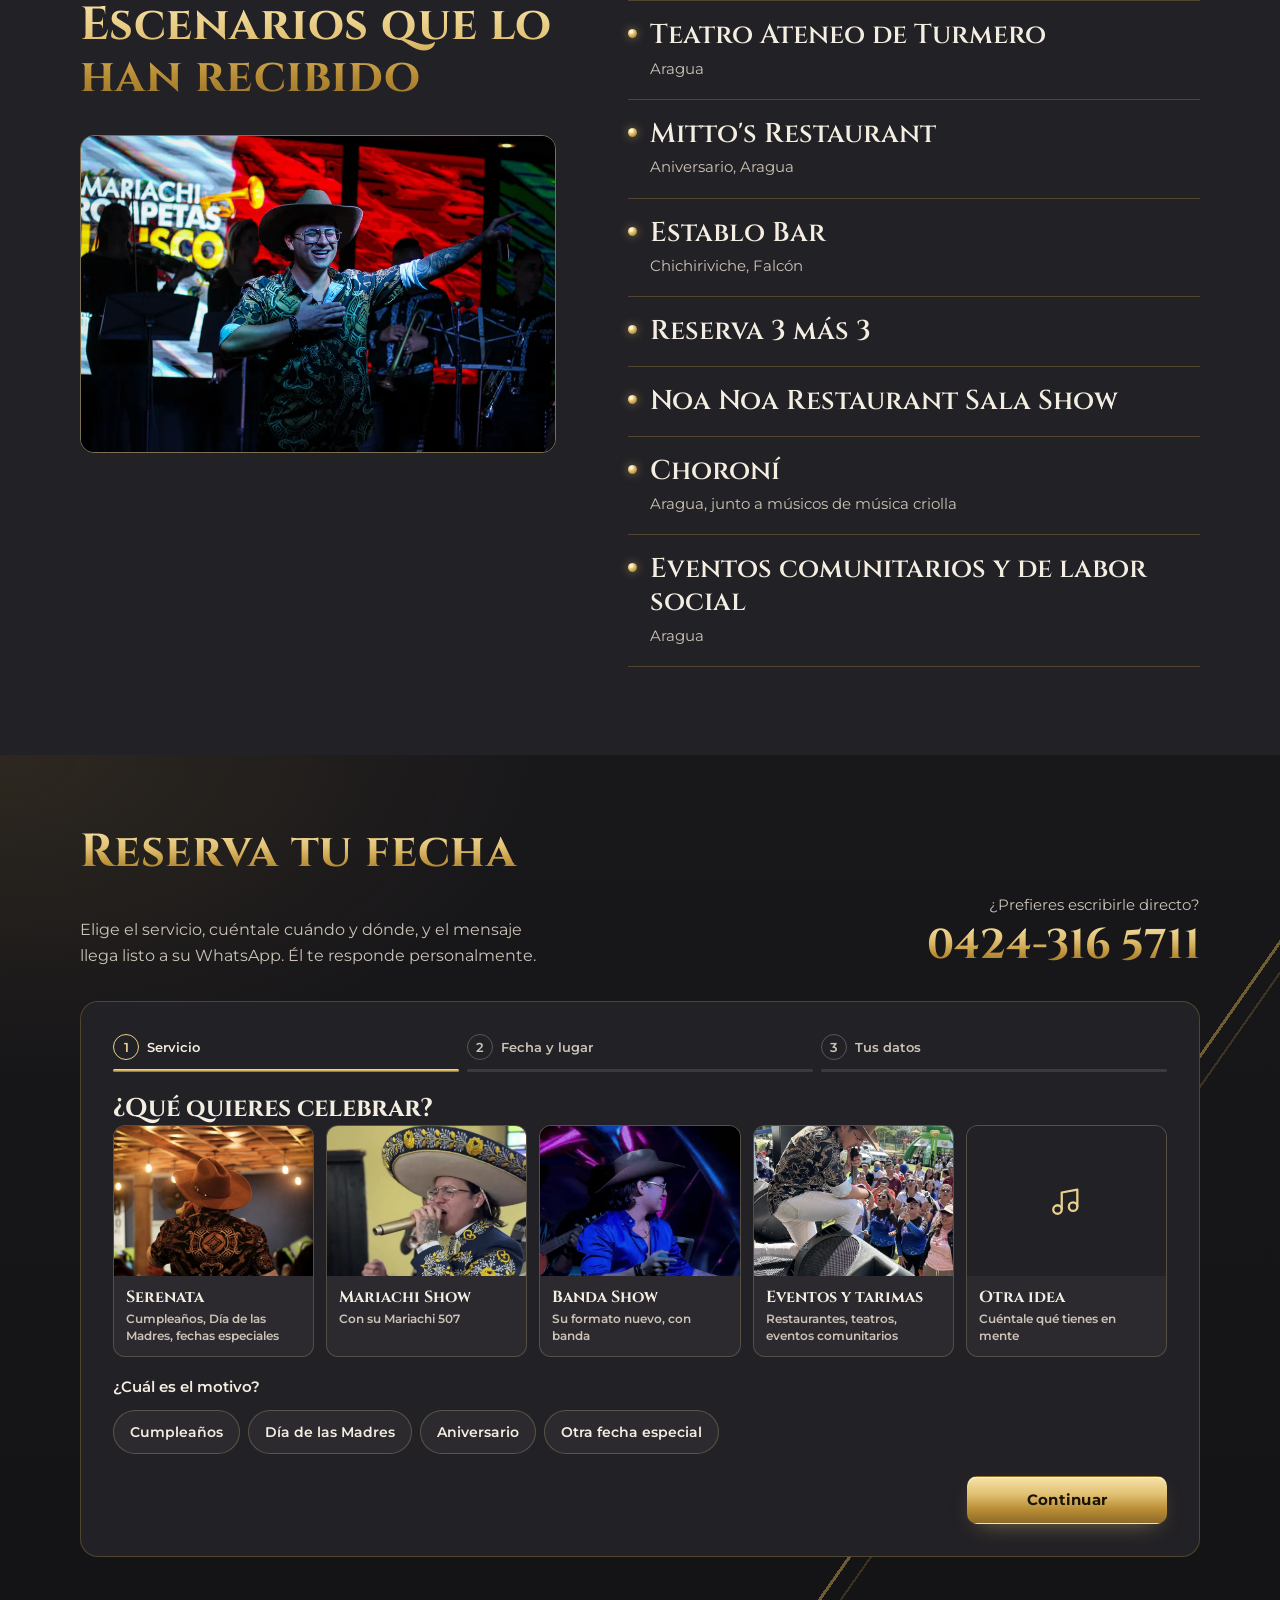
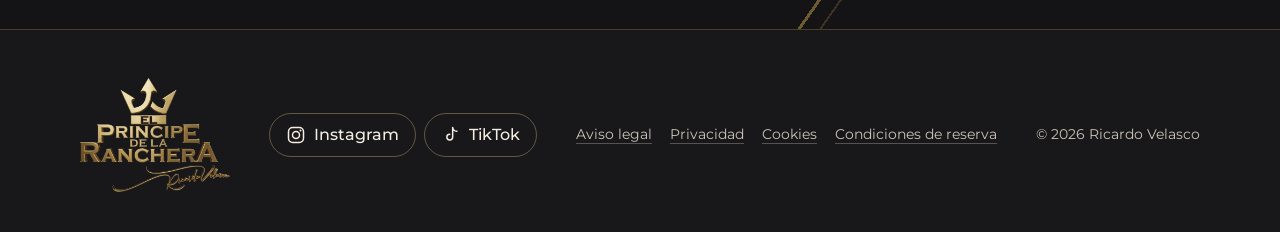
==== commit 0bae058d: "Título con el nombre de Ricardo Velasco para diferenciarlo de otros artistas Co-Authored-By: Claude " ====
--- a/index.html
+++ b/index.html
@@ -3,7 +3,7 @@
 <head>
   <meta charset="utf-8">
   <meta name="viewport" content="width=device-width, initial-scale=1">
-  <title>Mariachi y serenatas en Maracay | El Príncipe De La Ranchera</title>
+  <title>Ricardo Velasco, El Príncipe De La Ranchera | Mariachi en Maracay</title>
   <meta name="description" content="Ricardo Velasco, El Príncipe De La Ranchera, y su Mariachi 507: serenatas, Mariachi Show y Banda Show en Maracay, Aragua. Rancheras y música popular. Reserva por WhatsApp.">
   <meta name="robots" content="index, follow, max-image-preview:large">
   <meta name="theme-color" content="#18171A">
@@ -14,7 +14,7 @@
   <meta property="og:site_name" content="El Príncipe De La Ranchera">
   <meta property="og:url" content="https://elprincipedelaranchera.com/">
   <meta property="og:locale" content="es_VE">
-  <meta property="og:title" content="El Príncipe De La Ranchera · Mariachi y serenatas en Maracay">
+  <meta property="og:title" content="Ricardo Velasco, El Príncipe De La Ranchera · Mariachi en Maracay">
   <meta property="og:description" content="Ricardo Velasco y su Mariachi 507. Serenatas, Mariachi Show y Banda Show. Reserva tu fecha por WhatsApp.">
   <meta property="og:image" content="https://elprincipedelaranchera.com/og-image.jpg">
   <meta property="og:image:secure_url" content="https://elprincipedelaranchera.com/og-image.jpg">
@@ -23,7 +23,7 @@
   <meta property="og:image:height" content="630">
   <meta property="og:image:alt" content="El Príncipe De La Ranchera, Ricardo Velasco y su Mariachi 507">
   <meta name="twitter:card" content="summary_large_image">
-  <meta name="twitter:title" content="El Príncipe De La Ranchera · Mariachi y serenatas en Maracay">
+  <meta name="twitter:title" content="Ricardo Velasco, El Príncipe De La Ranchera · Mariachi en Maracay">
   <meta name="twitter:description" content="Ricardo Velasco y su Mariachi 507. Serenatas, Mariachi Show y Banda Show. Reserva tu fecha por WhatsApp.">
   <meta name="twitter:image" content="https://elprincipedelaranchera.com/og-image.jpg">
 
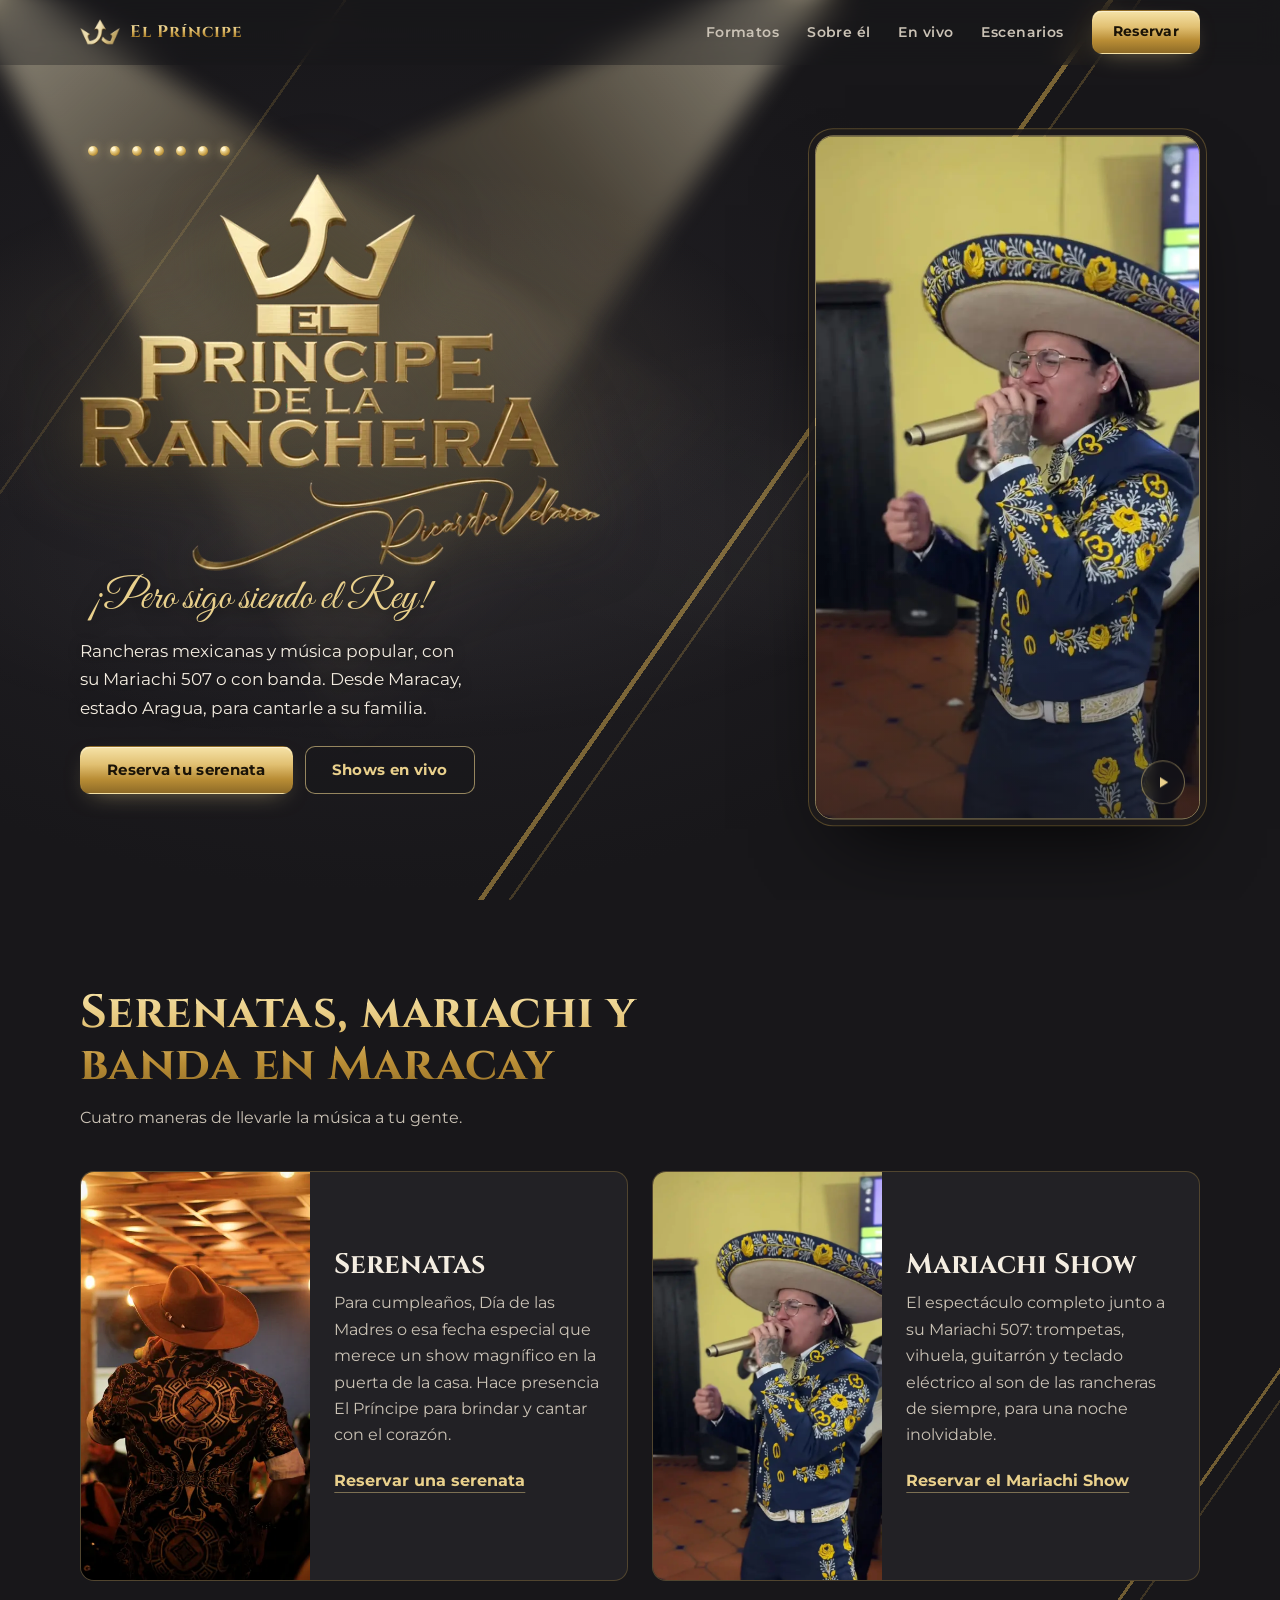
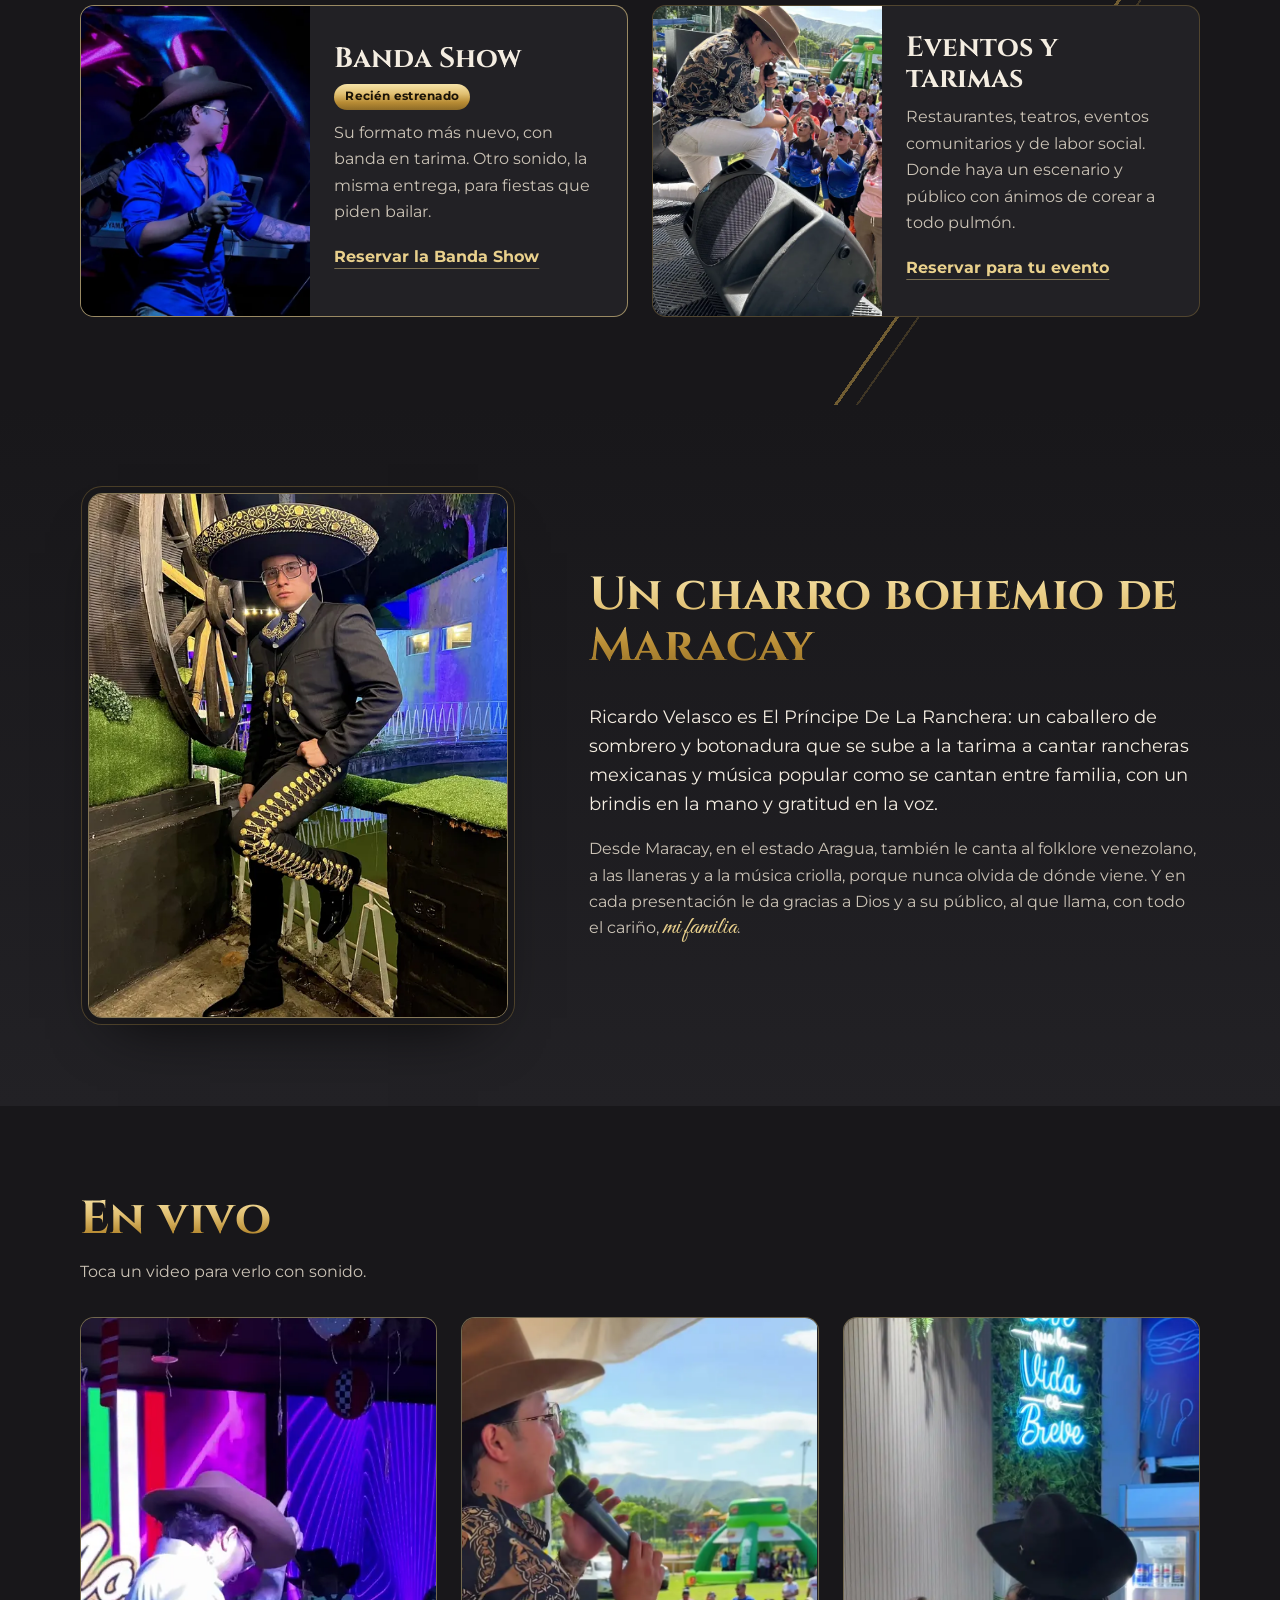
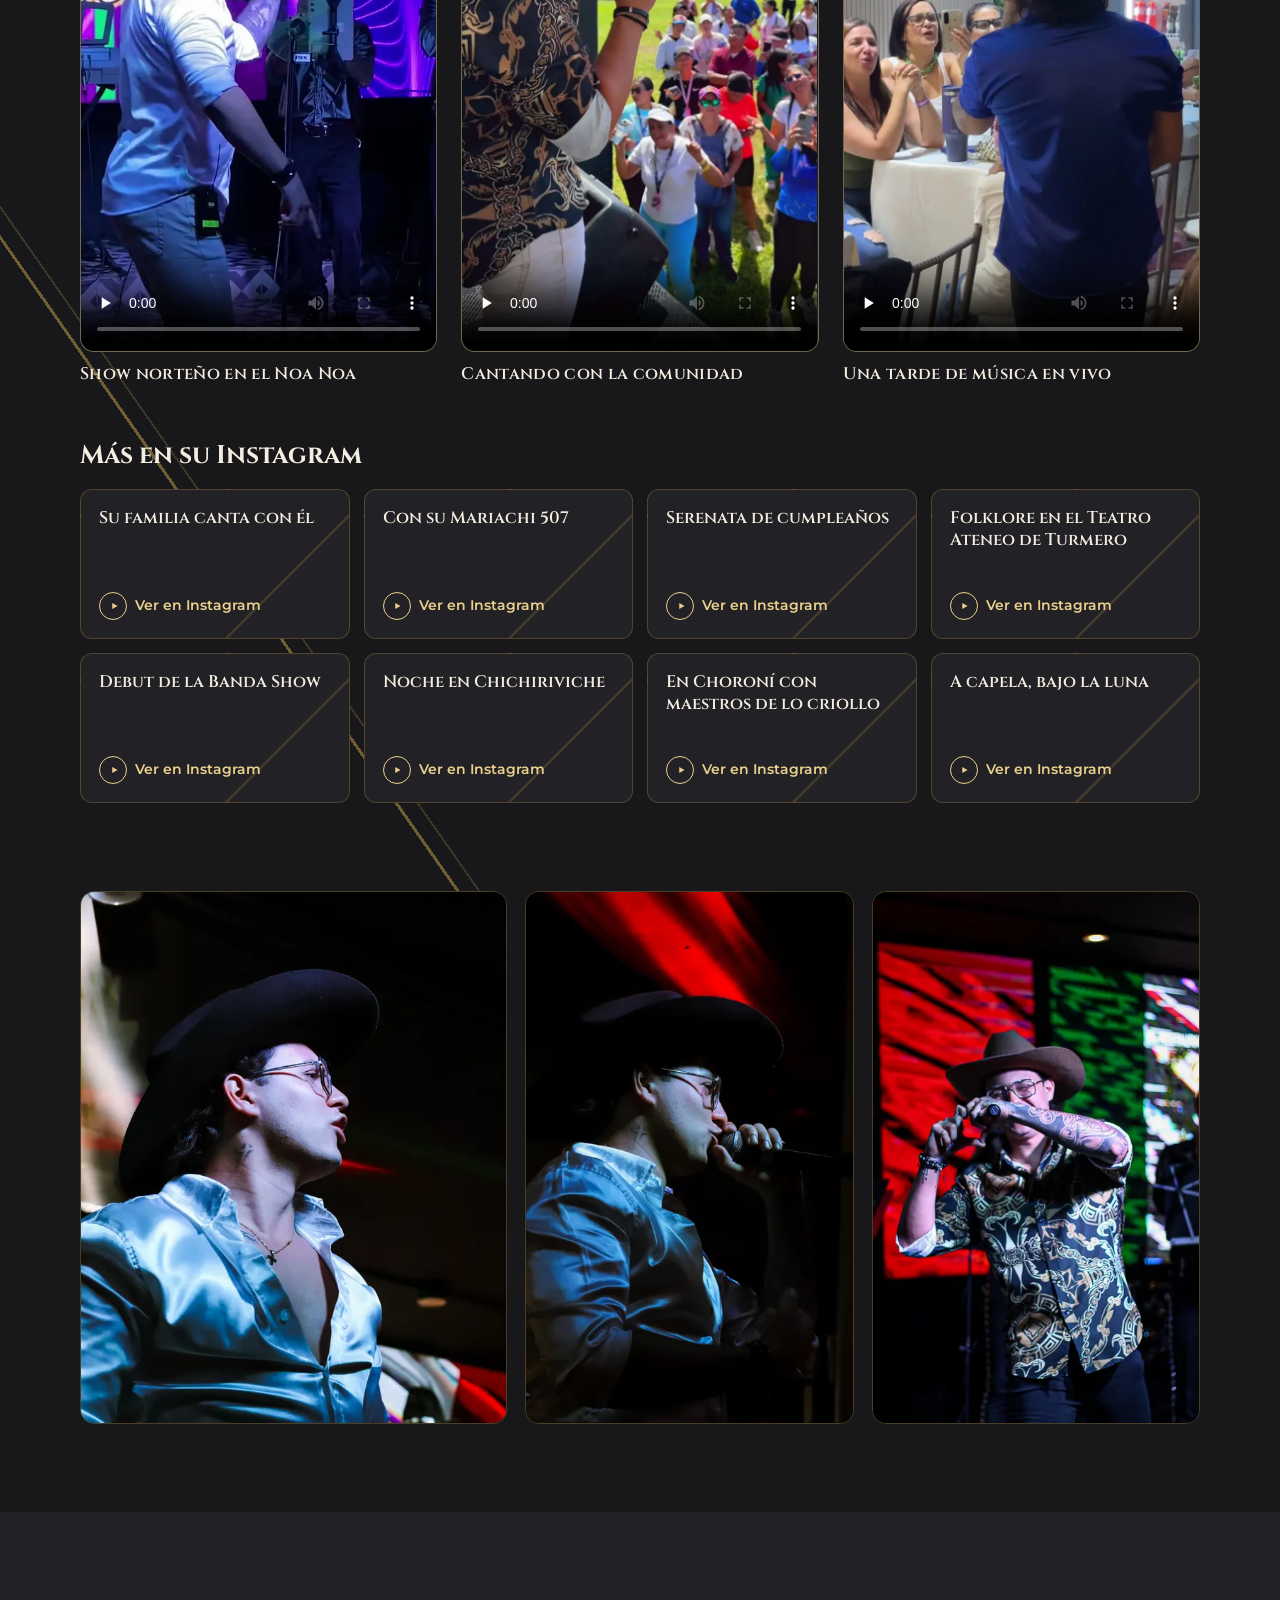
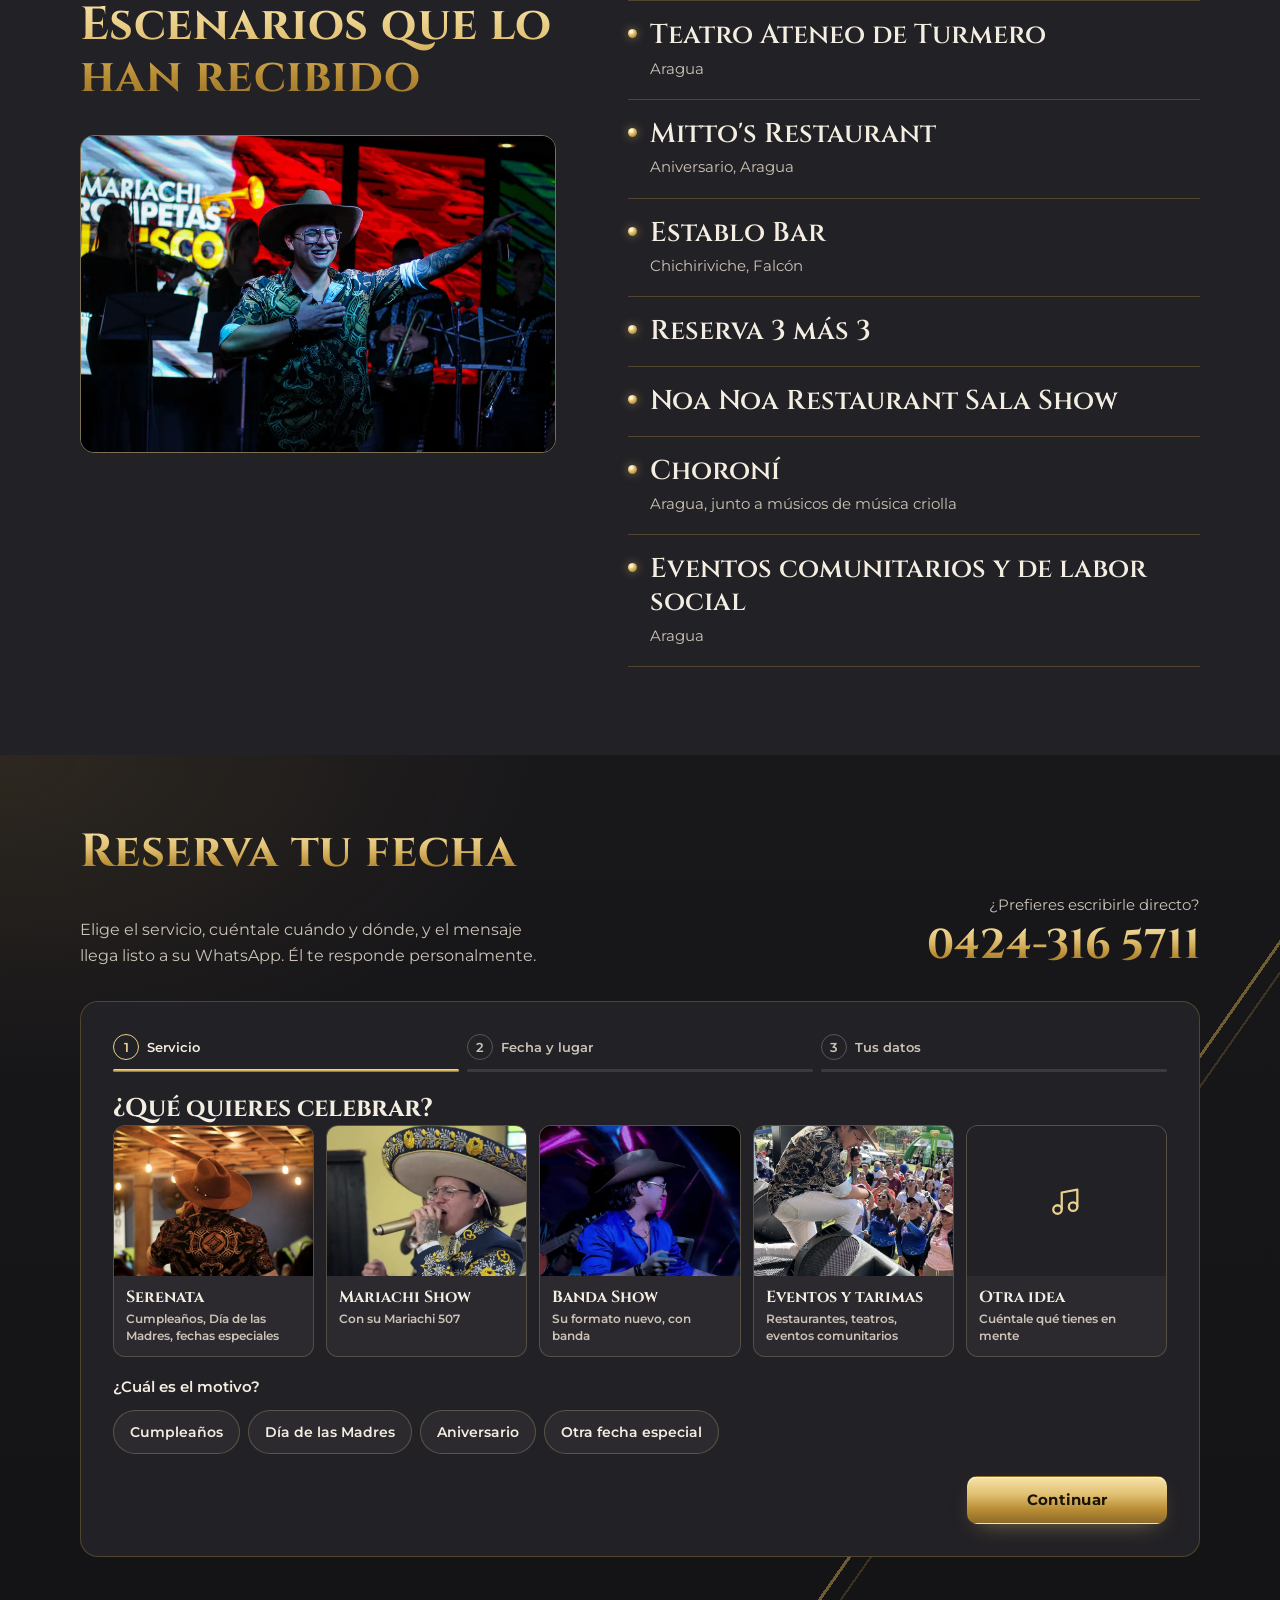
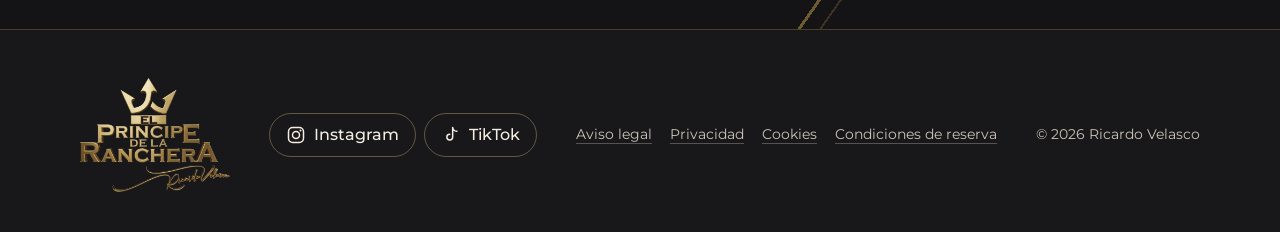
==== commit e06c2dfa: "Selector de hora con botones: hora, minutos y a. m./p. m. Reemplaza el campo de hora nativo, incómod" ====
--- a/index.html
+++ b/index.html
@@ -453,10 +453,37 @@
             </div>
 
             <div class="field">
-              <label class="mini-label" for="f-hora">Hora</label>
-              <div class="input-icon">
-                <svg viewBox="0 0 24 24" aria-hidden="true"><circle cx="12" cy="12" r="8.5" fill="none" stroke="currentColor" stroke-width="1.6"/><path d="M12 7.5V12l3 2" fill="none" stroke="currentColor" stroke-width="1.6" stroke-linecap="round" stroke-linejoin="round"/></svg>
-                <input id="f-hora" name="hora" type="time" step="900" aria-describedby="hora-texto">
+              <p class="mini-label" id="hora-label">Hora</p>
+              <div class="timepick" role="group" aria-labelledby="hora-label">
+                <input type="hidden" name="hora" id="f-hora">
+                <div class="tp-hour">
+                  <svg viewBox="0 0 24 24" aria-hidden="true"><circle cx="12" cy="12" r="8.5" fill="none" stroke="currentColor" stroke-width="1.6"/><path d="M12 7.5V12l3 2" fill="none" stroke="currentColor" stroke-width="1.6" stroke-linecap="round" stroke-linejoin="round"/></svg>
+                  <select id="tp-h" aria-label="Hora">
+                    <option value="">Hora</option>
+                    <option value="1">1</option>
+                    <option value="2">2</option>
+                    <option value="3">3</option>
+                    <option value="4">4</option>
+                    <option value="5">5</option>
+                    <option value="6">6</option>
+                    <option value="7">7</option>
+                    <option value="8">8</option>
+                    <option value="9">9</option>
+                    <option value="10">10</option>
+                    <option value="11">11</option>
+                    <option value="12">12</option>
+                  </select>
+                </div>
+                <div class="tp-seg" role="radiogroup" aria-label="Minutos">
+                  <label><input type="radio" name="tp-m" value="00" checked><span>:00</span></label>
+                  <label><input type="radio" name="tp-m" value="15"><span>:15</span></label>
+                  <label><input type="radio" name="tp-m" value="30"><span>:30</span></label>
+                  <label><input type="radio" name="tp-m" value="45"><span>:45</span></label>
+                </div>
+                <div class="tp-seg tp-ampm" role="radiogroup" aria-label="Mañana o tarde">
+                  <label><input type="radio" name="tp-ap" value="am"><span>a. m.</span></label>
+                  <label><input type="radio" name="tp-ap" value="pm" checked><span>p. m.</span></label>
+                </div>
               </div>
               <p class="date-pretty" id="hora-texto" aria-live="polite"></p>
             </div>
--- a/styles.css
+++ b/styles.css
@@ -805,3 +805,35 @@
 input[type="time"]::-webkit-calendar-picker-indicator {
   filter: invert(84%) sepia(30%) saturate(500%) hue-rotate(5deg); cursor: pointer; opacity: .9;
 }
+
+/* Selector de hora: menú de hora + segmentos de minutos y a. m./p. m. */
+.timepick { display: flex; flex-wrap: wrap; gap: 8px; align-items: stretch; }
+.tp-hour { position: relative; flex: 1 1 120px; }
+.tp-hour svg {
+  position: absolute; left: 14px; top: 50%; transform: translateY(-50%);
+  width: 20px; height: 20px; color: var(--oro-claro); pointer-events: none;
+}
+.tp-hour select { min-height: 52px; padding-left: 44px; font-weight: 700; font-size: 1.05rem; cursor: pointer; }
+.tp-seg {
+  display: inline-flex; flex: 1 1 auto; padding: 4px; gap: 4px; border-radius: 12px;
+  background: var(--piedra-3); border: 1px solid rgba(233,208,140,.3);
+}
+.tp-seg label { position: relative; flex: 1; cursor: pointer; }
+.tp-seg input { position: absolute; opacity: 0; pointer-events: none; }
+.tp-seg span {
+  display: grid; place-items: center; min-height: 42px; min-width: 44px; padding: 0 8px; border-radius: 8px;
+  font-weight: 700; font-size: .92rem; color: var(--marfil-suave); transition: background-color .2s, color .2s;
+}
+.tp-seg label:hover span { color: var(--marfil); }
+.tp-seg input:checked + span { background: var(--oro-grad); color: #1A1307; }
+.tp-seg input:focus-visible + span { outline: 2px solid var(--oro-claro); outline-offset: 1px; }
+.tp-ampm { flex: 0 0 auto; }
+.when-grid { align-items: start; }
+@media (min-width: 700px) { .when-grid { grid-template-columns: 1fr 1fr; } }
+/* Selector de hora: hora + a. m./p. m. en la primera fila, minutos debajo */
+.timepick { display: grid; grid-template-columns: 1fr auto; grid-template-areas: "hora ampm" "min min"; gap: 8px; }
+.tp-hour { grid-area: hora; }
+.tp-ampm { grid-area: ampm; }
+.timepick .tp-seg:not(.tp-ampm) { grid-area: min; }
+.tp-seg span { white-space: nowrap; }
+.tp-ampm span { min-width: 52px; }
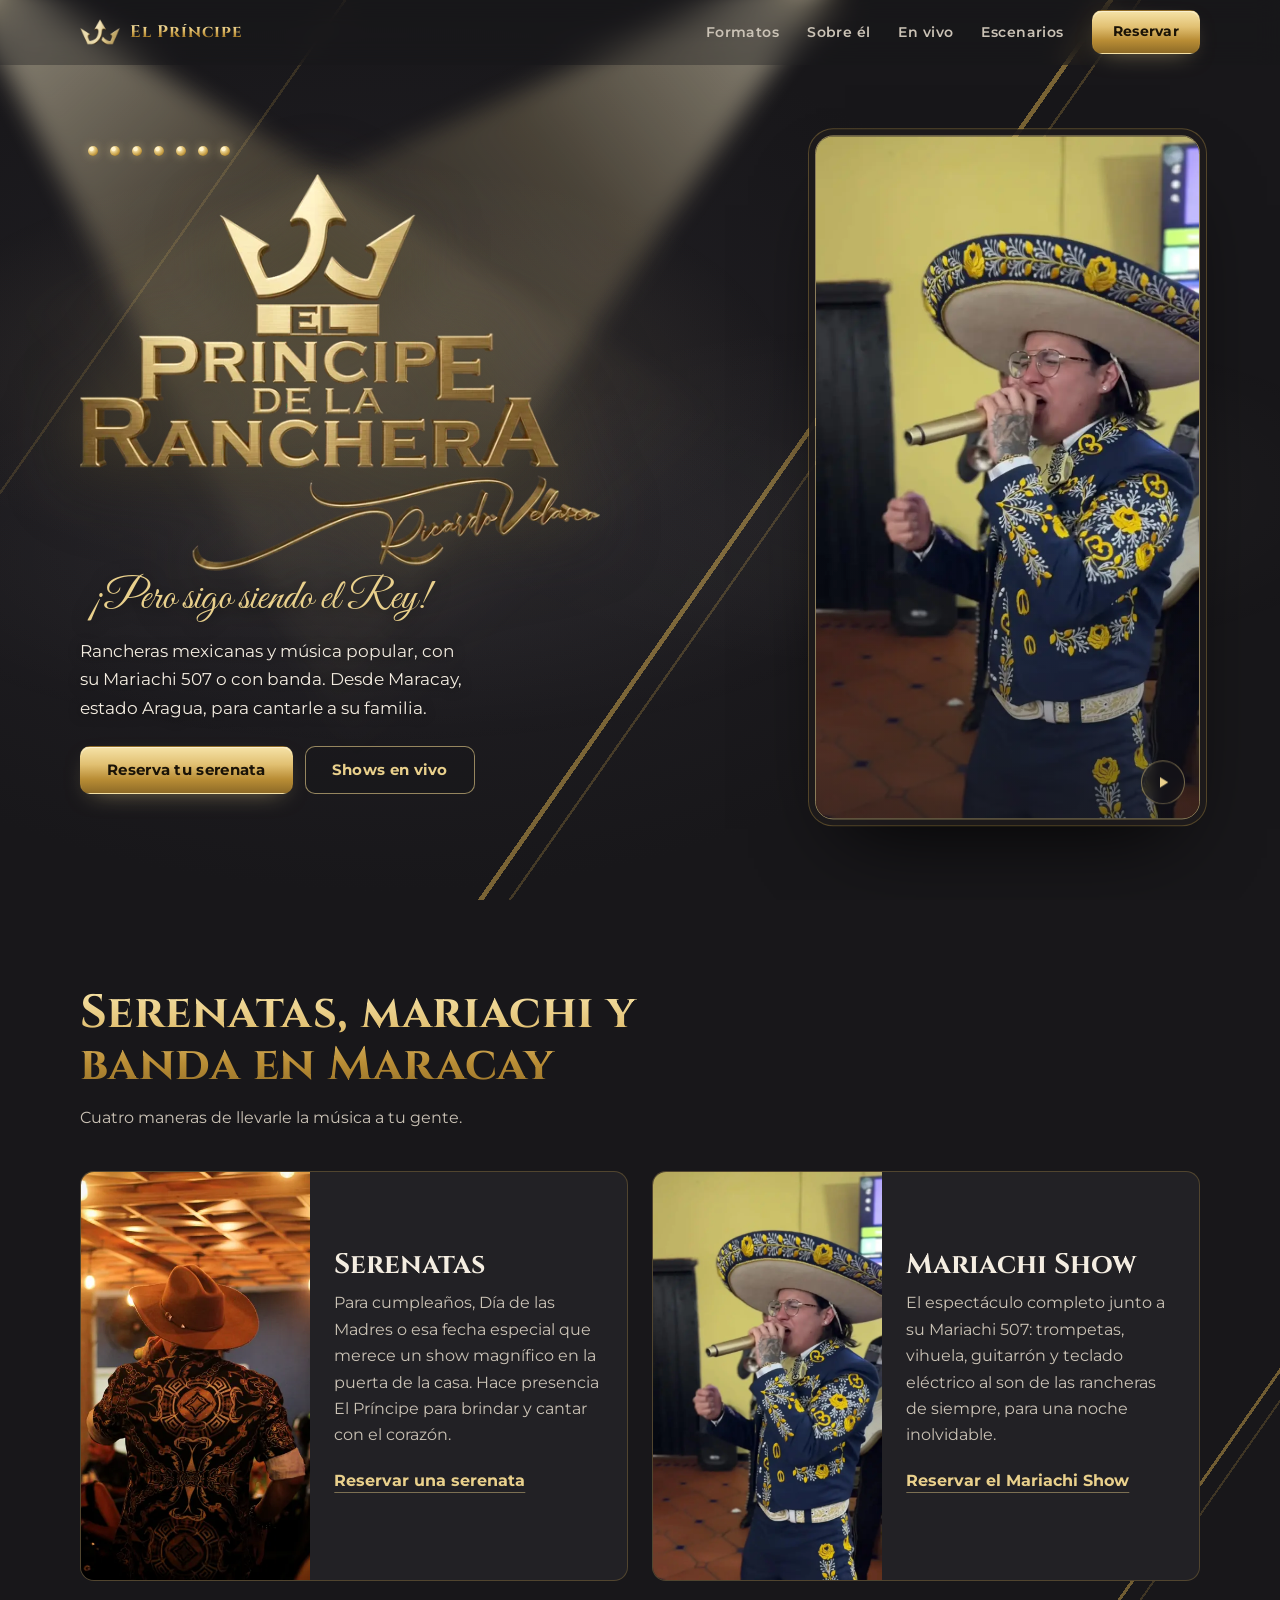
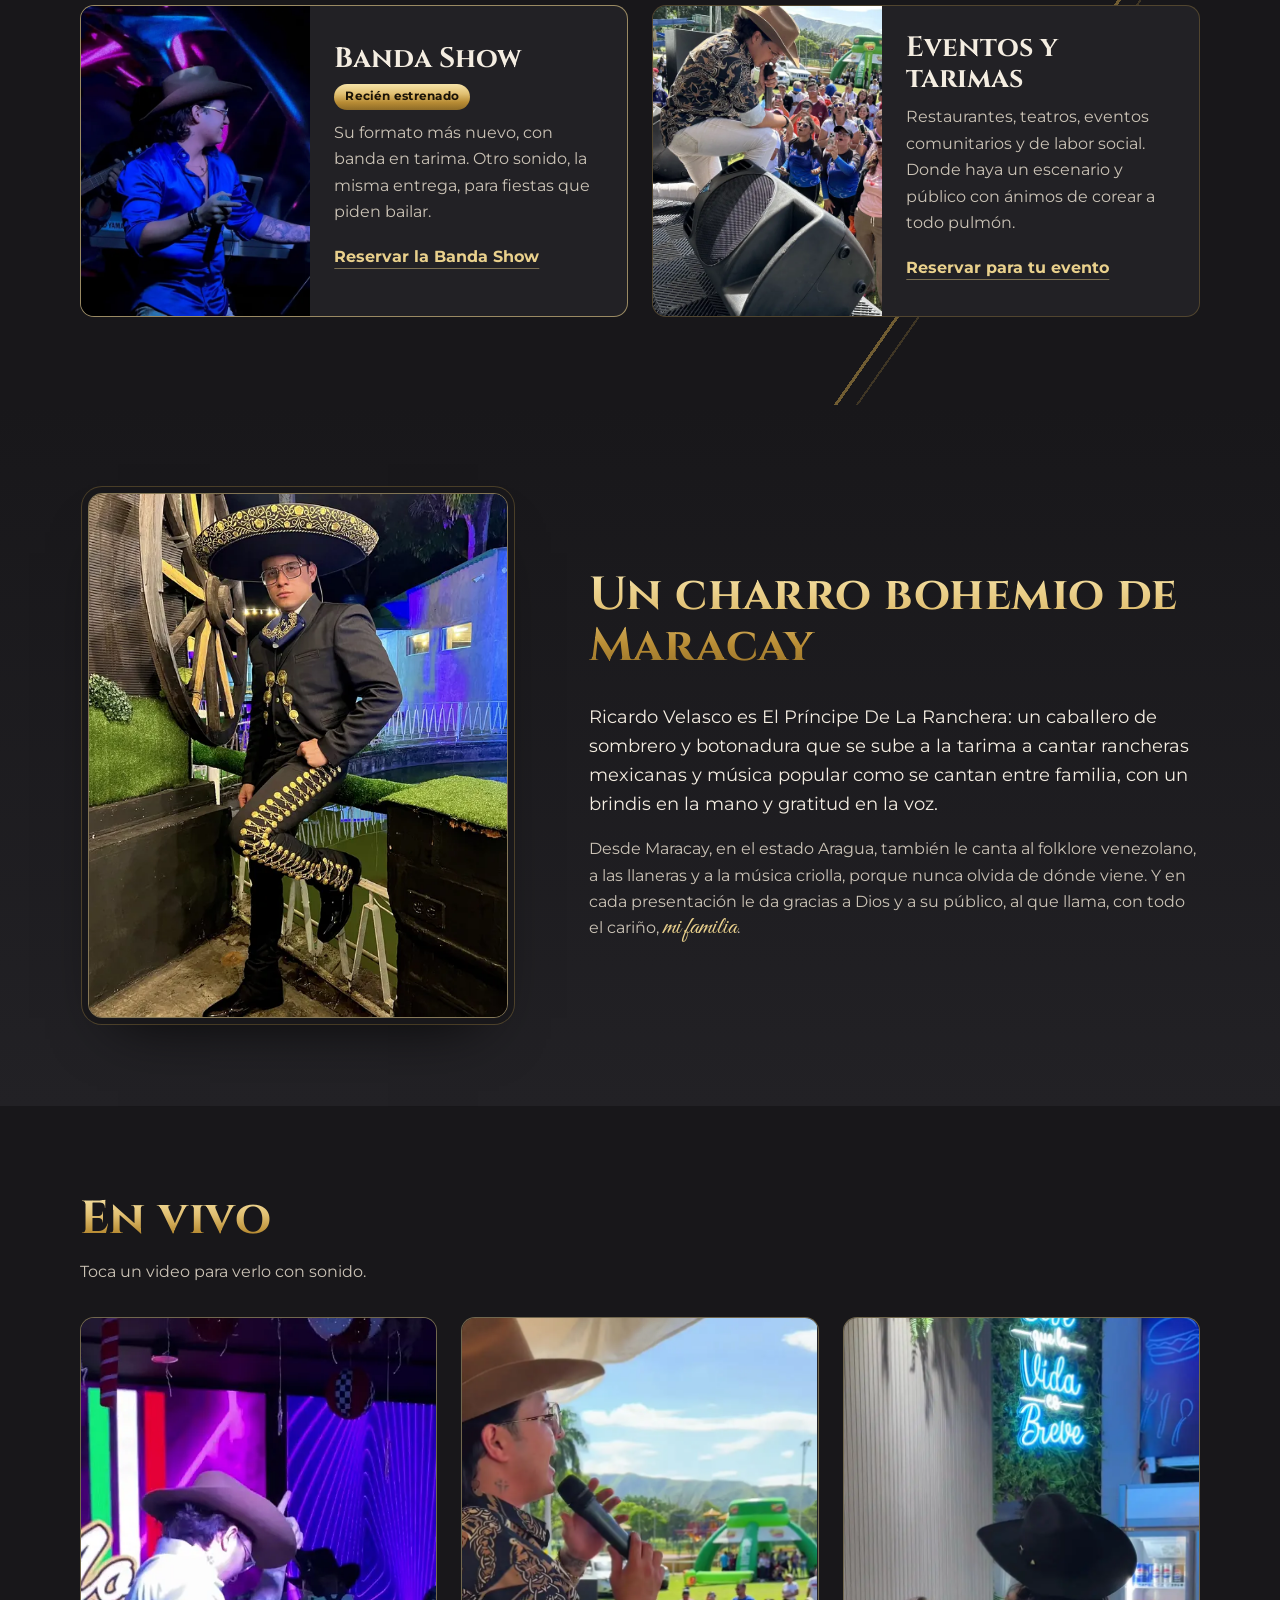
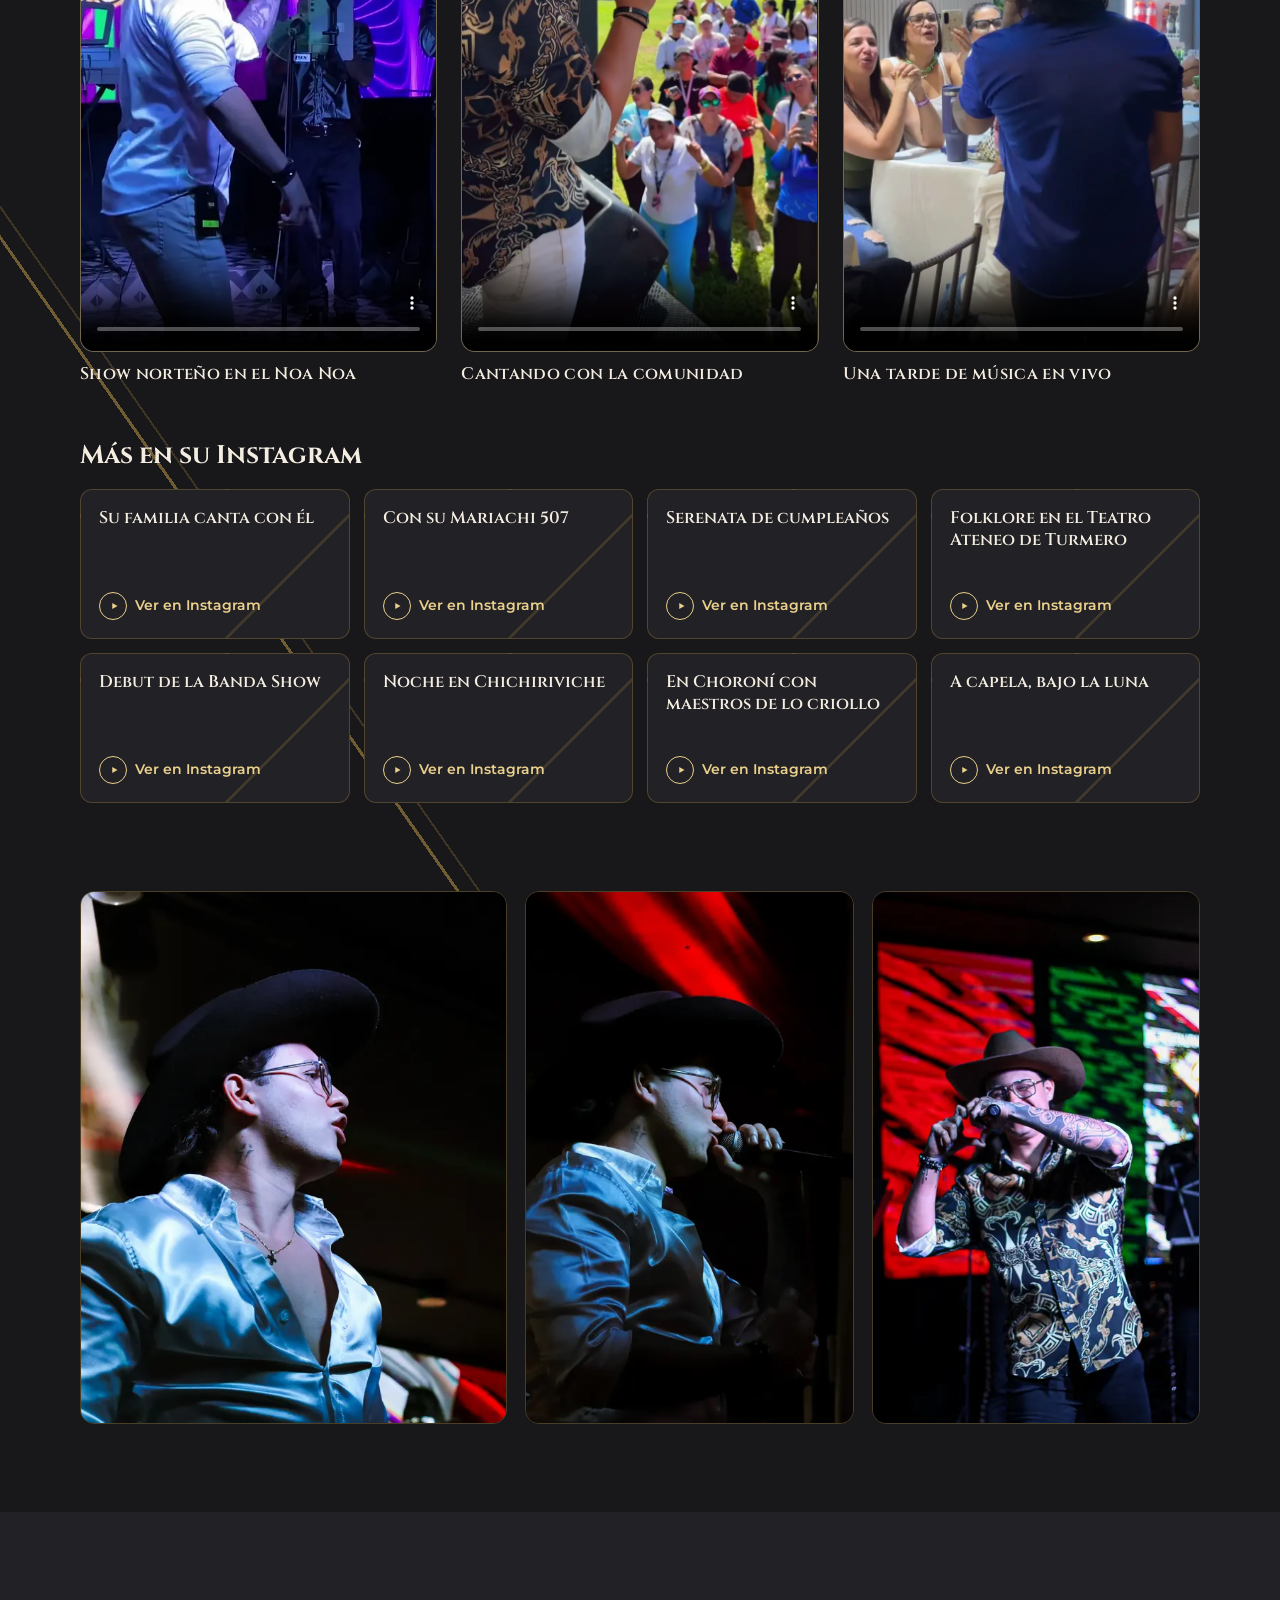
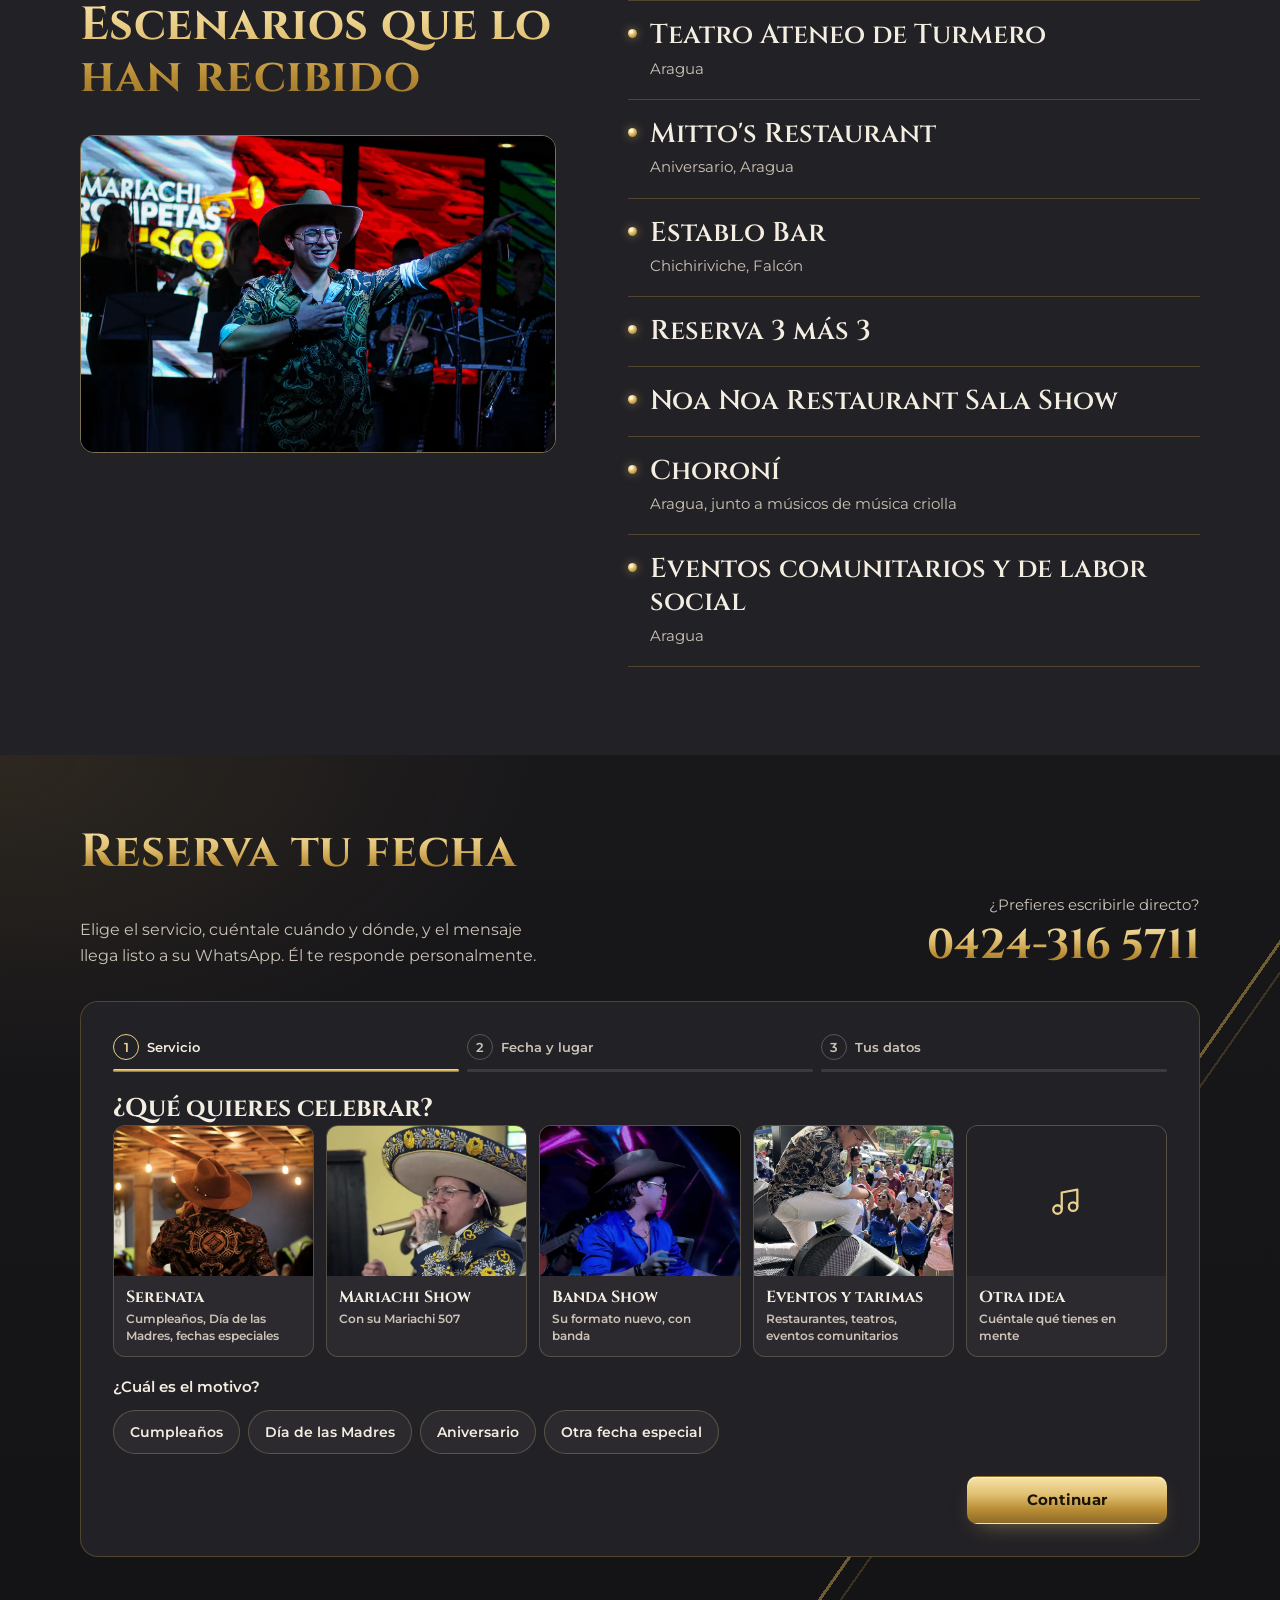
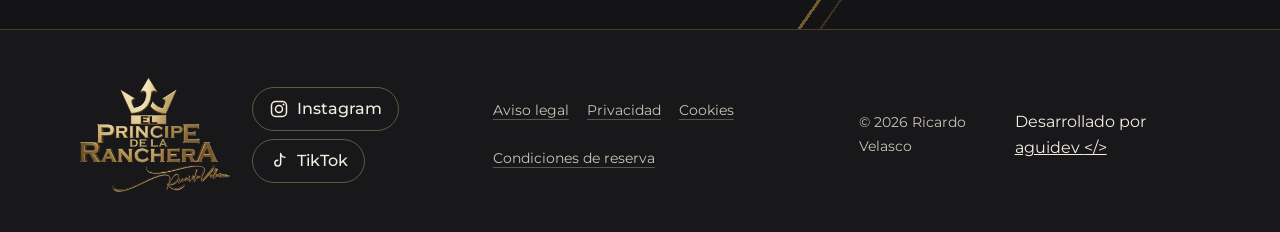
==== commit f43419dd: "Add aguidev development credit to artist website" ====
--- a/index.html
+++ b/index.html
@@ -210,7 +210,7 @@
           <p class="hero-tagline">¡Pero sigo siendo el Rey!</p>
           <p class="hero-lead">Rancheras mexicanas y música popular, con su Mariachi 507 o con banda. Desde Maracay, estado Aragua, para cantarle a su familia.</p>
           <div class="hero-ctas">
-            <a class="btn btn-gold" href="https://wa.me/584243165711?text=Hola%20Ricardo%2C%20quiero%20reservar%20una%20serenata." target="_blank" rel="noopener">Reserva tu serenata</a>
+            <a class="btn btn-gold" href="#reserva" data-tipo="Serenata">Reserva tu serenata</a>
             <a class="btn btn-ghost" href="#en-vivo">Shows en vivo</a>
           </div>
         </div>
@@ -589,6 +589,7 @@
       </ul>
       </nav>
       <p class="copy">© <span id="year">2026</span> Ricardo Velasco</p>
+      <p class="aguidev-credit">Desarrollado por <a href="https://aguilarzrw.github.io/portafolio-web/" target="_blank" rel="noopener noreferrer" aria-label="aguidev, soluciones digitales">aguidev <span aria-hidden="true">&lt;/&gt;</span></a></p>
     </div>
   </footer>
 
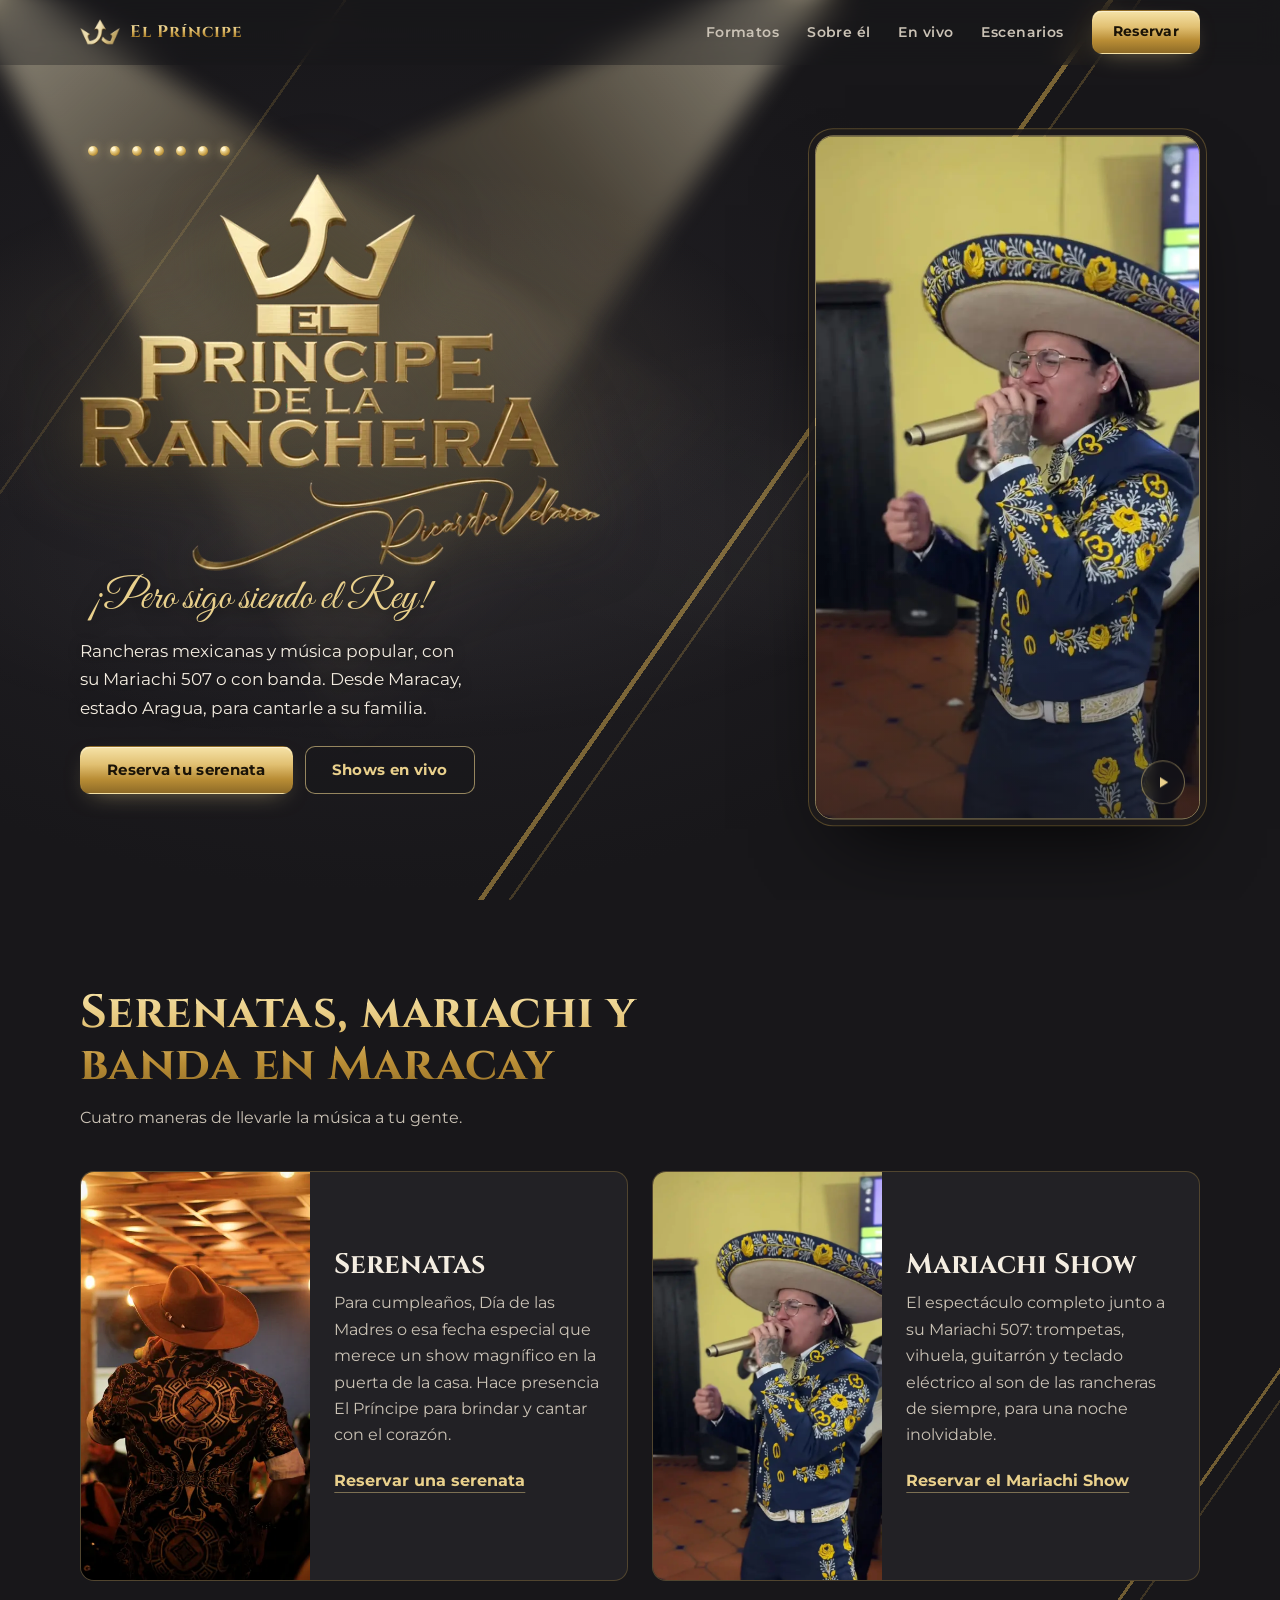
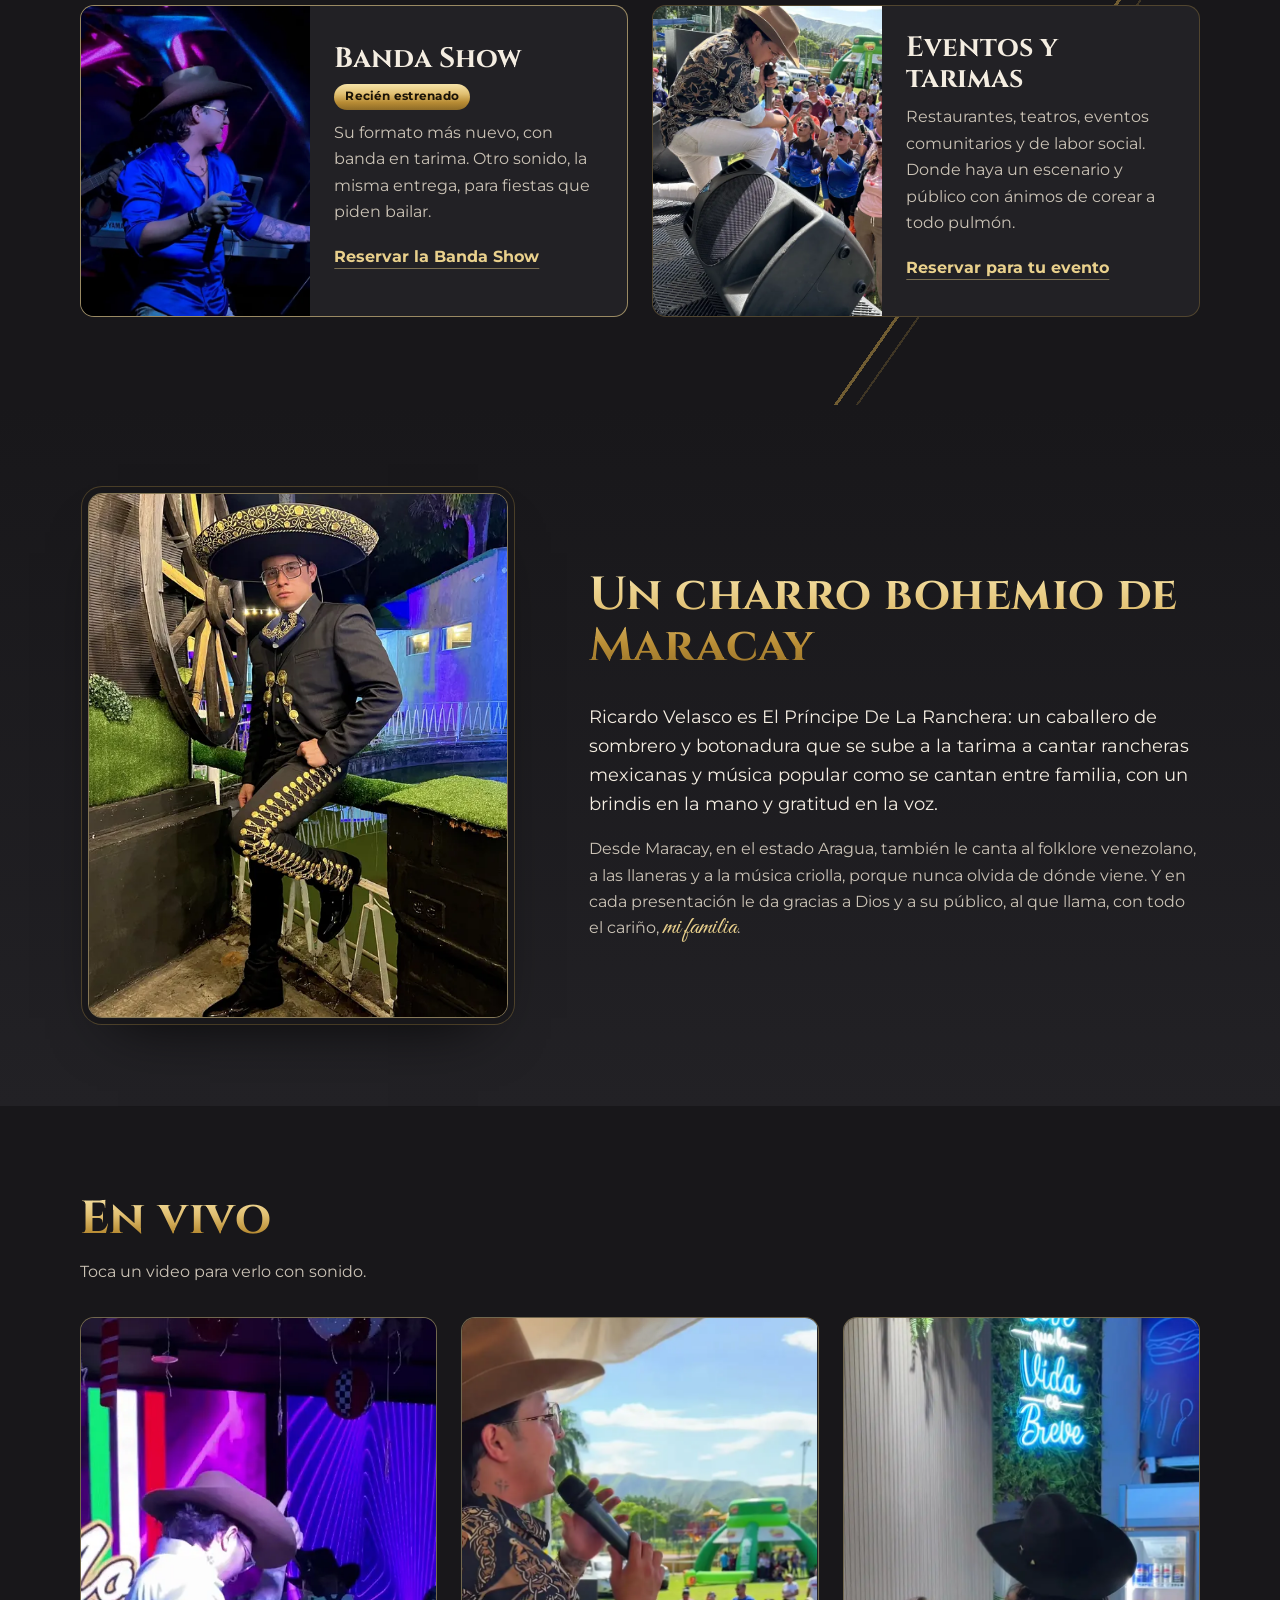
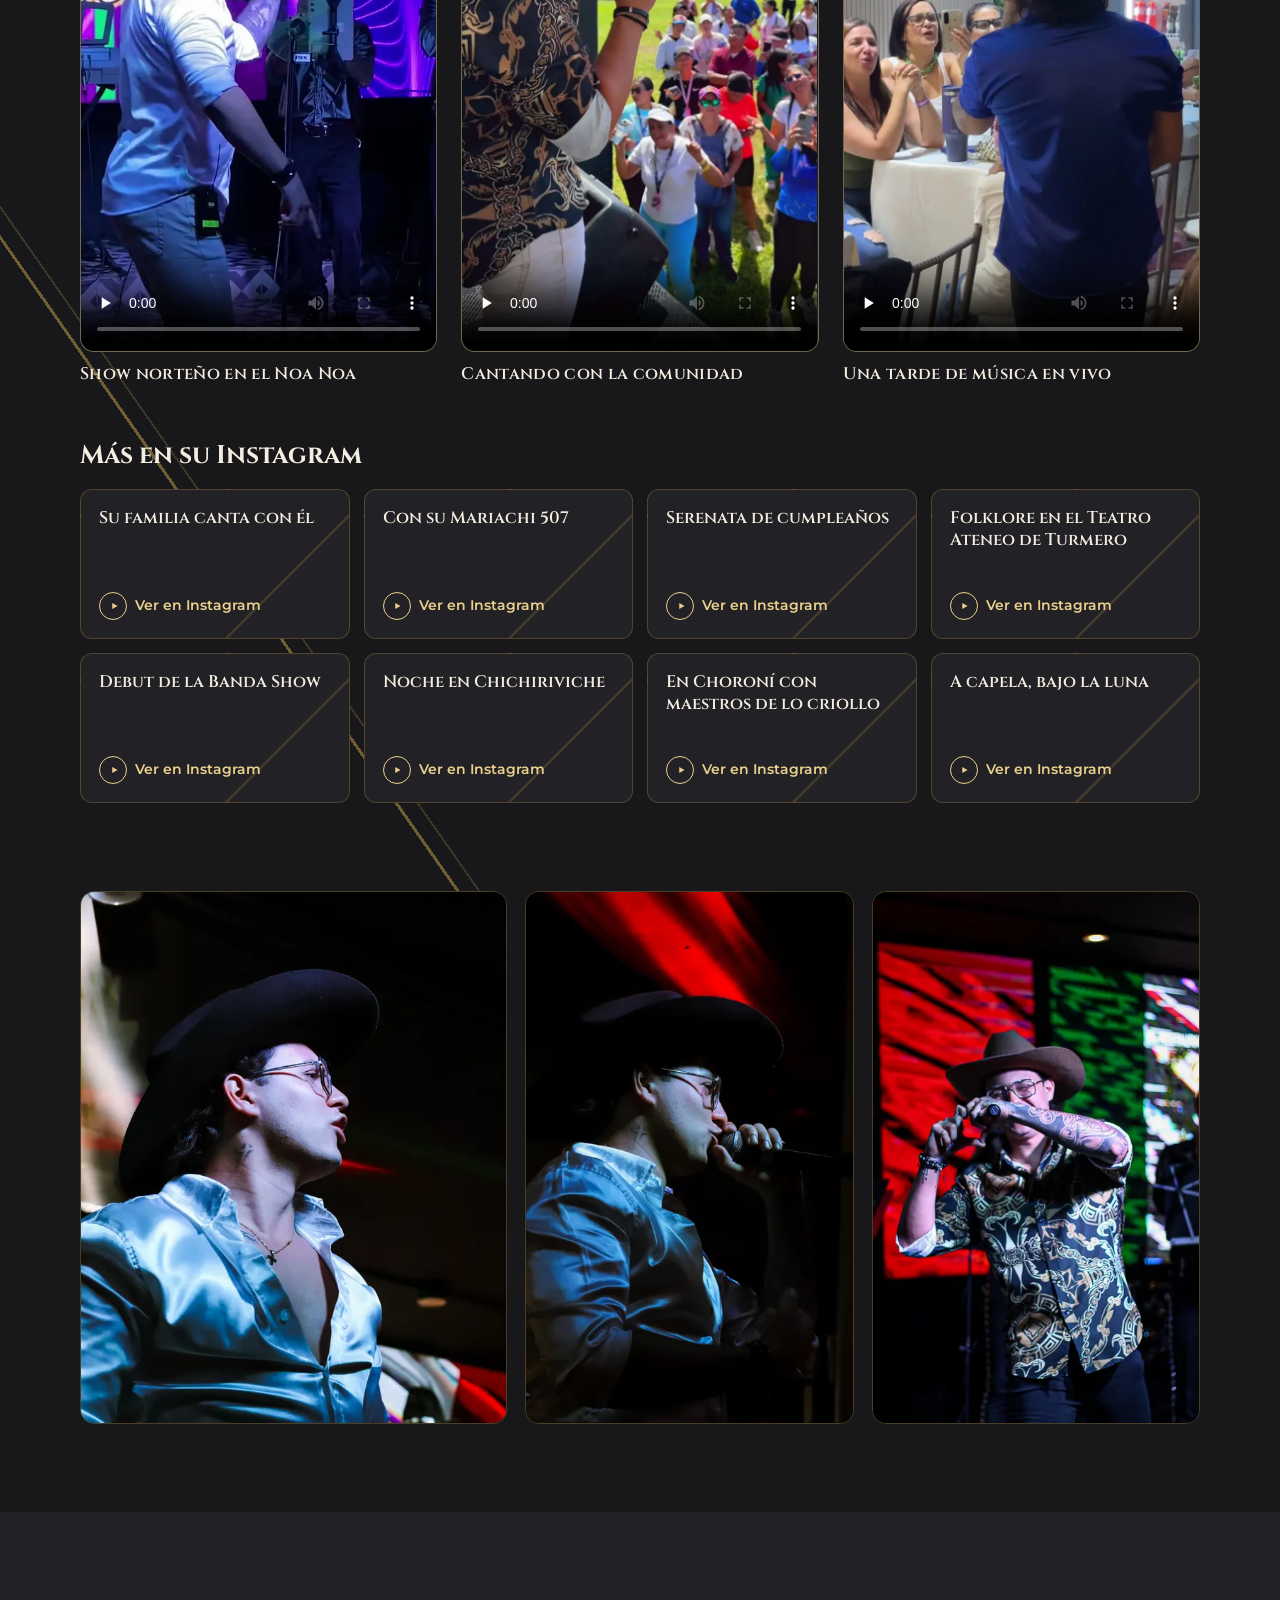
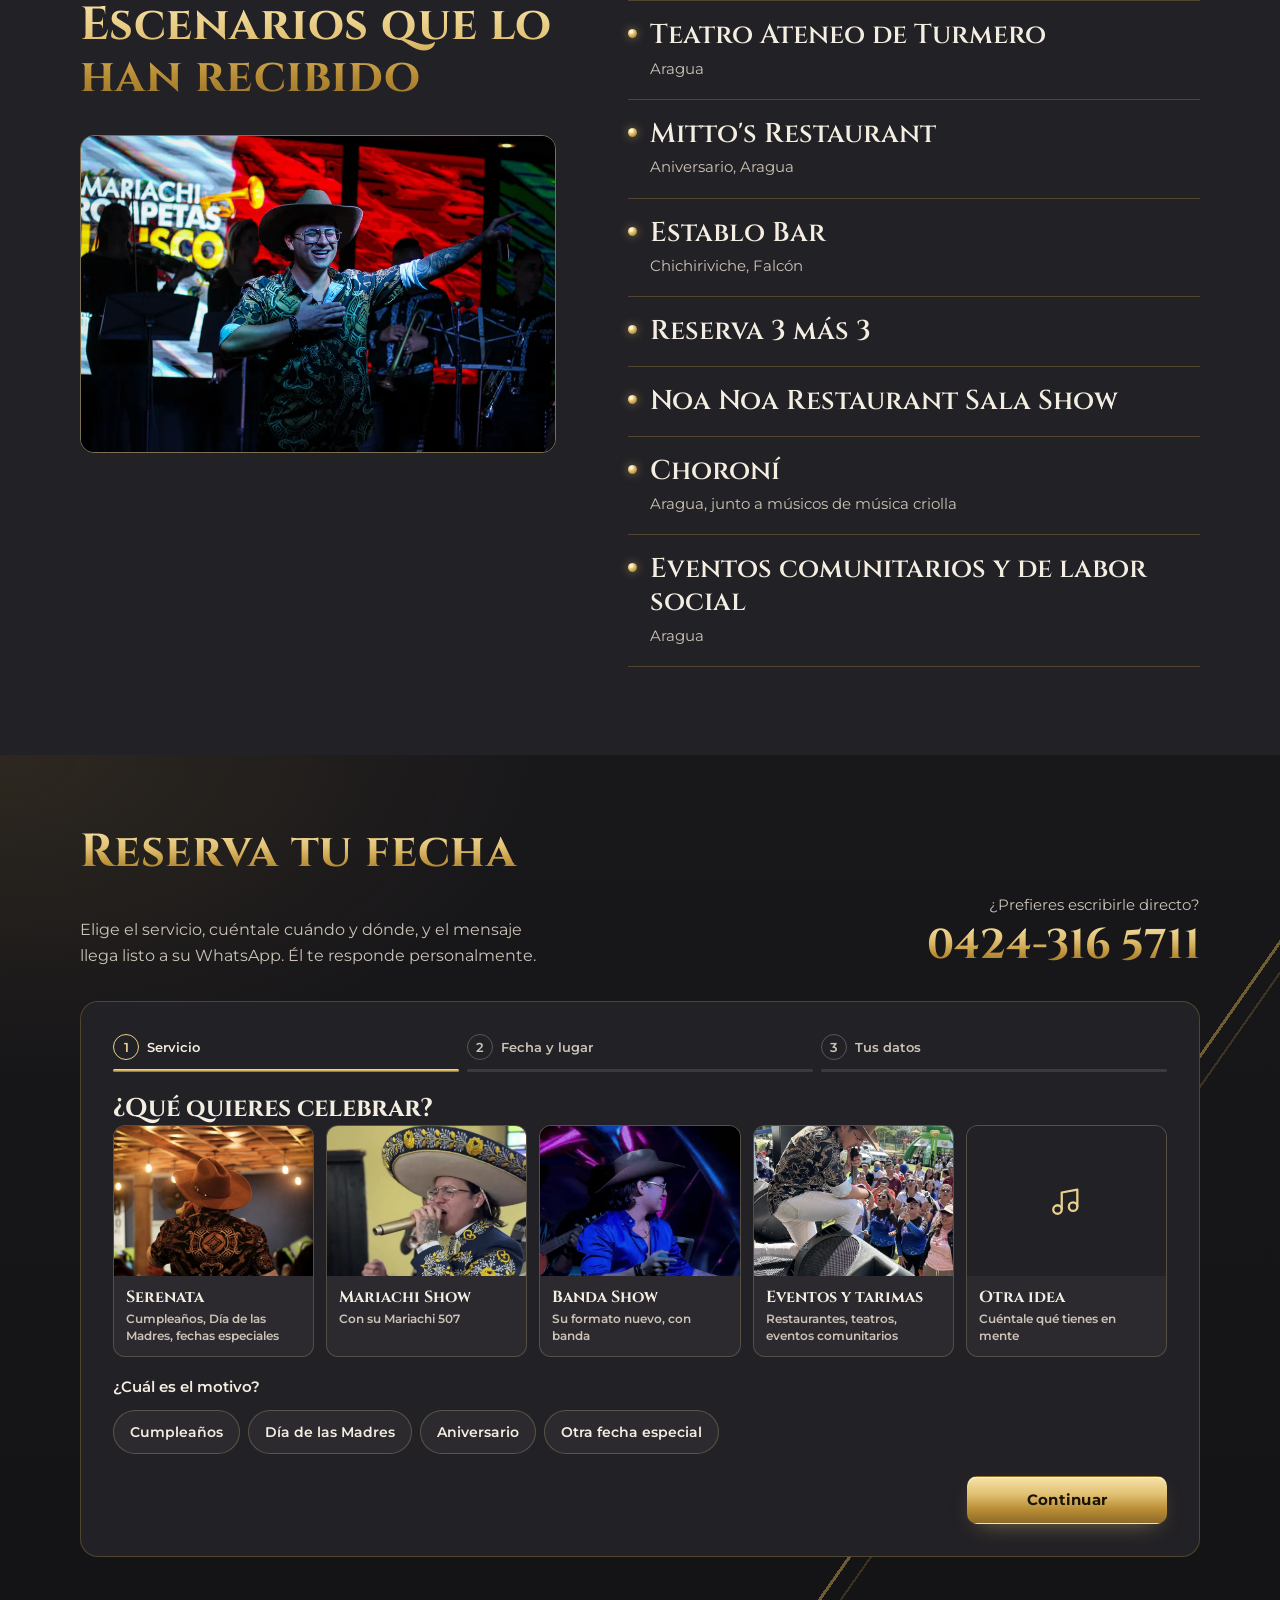
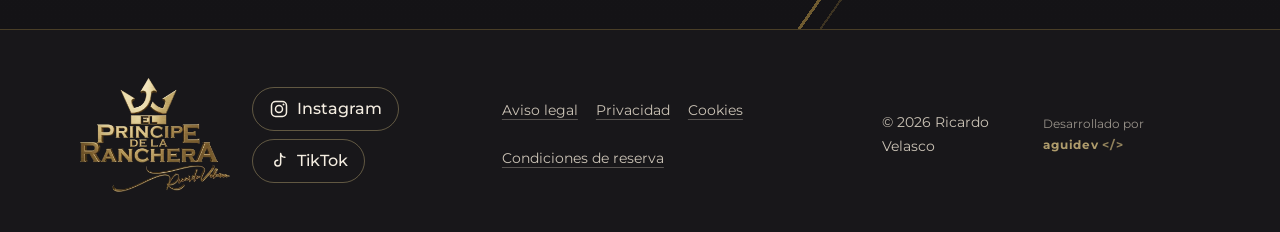
==== commit 11ef0a81: "Clarify WhatsApp consent notice on booking form" ====
--- a/index.html
+++ b/index.html
@@ -551,7 +551,7 @@
               </button>
             </div>
 
-            <p class="consent">Al enviar aceptas las <a href="condiciones">condiciones de reserva</a> y la <a href="privacidad">política de privacidad</a>. Tus datos solo viajan en el mensaje de WhatsApp; este sitio no los guarda.</p>
+            <p class="consent">Al enviar aceptas las <a href="condiciones">condiciones de reserva</a> y la <a href="privacidad">política de privacidad</a>. El formulario prepara el mensaje en tu dispositivo. Tus datos solo se envían cuando pulsas enviar en WhatsApp, que los trata según su propia política de privacidad.</p>
 
             <div class="form-status" id="form-status" role="status" hidden>
               <p class="form-status-title">¡Listo! Tu mensaje se abrió en WhatsApp.</p>
--- a/styles.css
+++ b/styles.css
@@ -837,3 +837,10 @@
 .timepick .tp-seg:not(.tp-ampm) { grid-area: min; }
 .tp-seg span { white-space: nowrap; }
 .tp-ampm span { min-width: 52px; }
+
+
+/* Crédito discreto de desarrollo: respeta la identidad dorada del sitio */
+.aguidev-credit { color: var(--marfil-suave); font-size: .78rem; opacity: .72; }
+.aguidev-credit a { color: var(--oro-claro); font-weight: 700; text-decoration: none; letter-spacing: .06em; }
+.aguidev-credit a:hover, .aguidev-credit a:focus-visible { text-decoration: underline; text-underline-offset: 4px; }
+.aguidev-credit a span { opacity: .8; }
